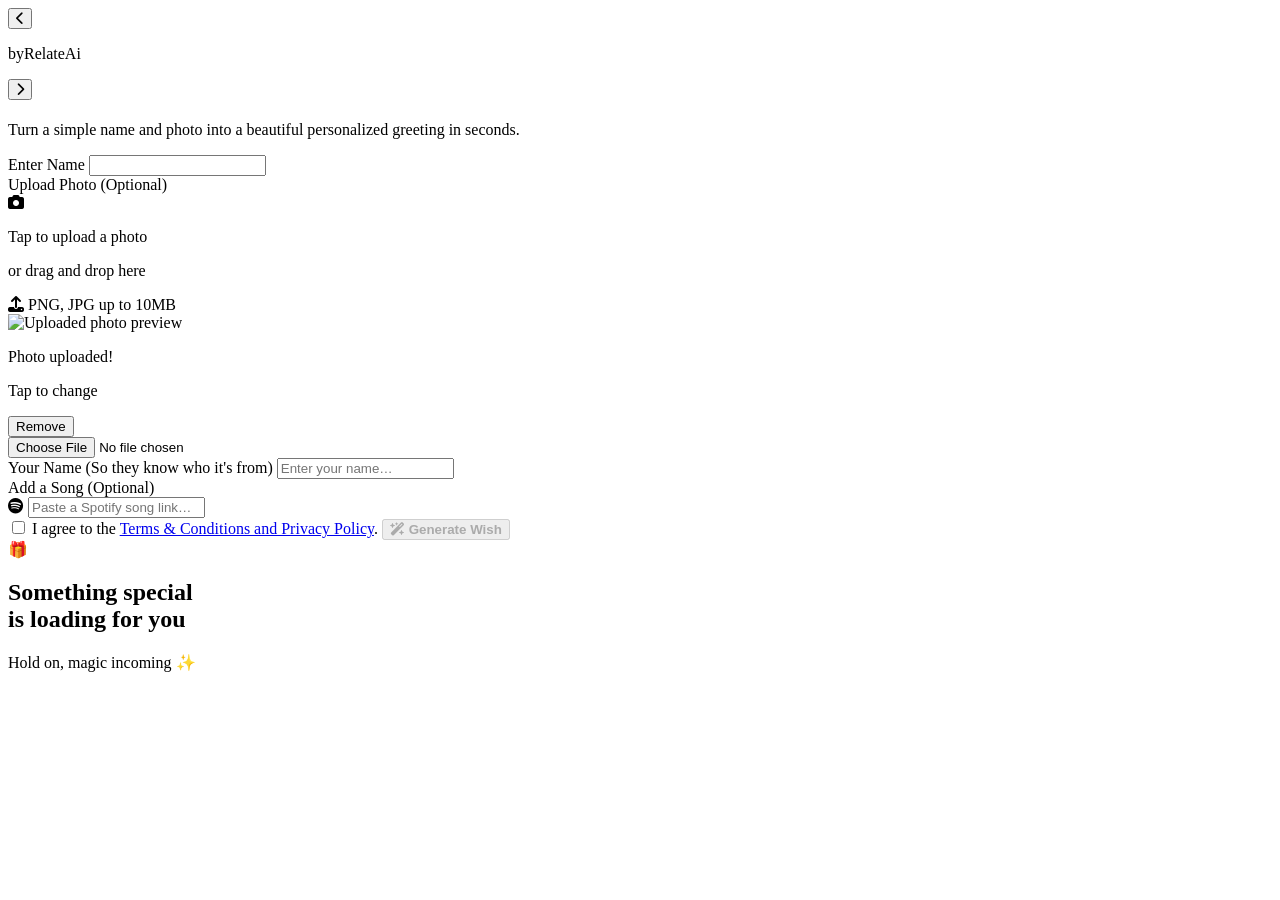
==== greetings-generator/index.html @ ff9b3c39 "Add initial implementation of the Greetings Generator App with create and reveal screens" ====
<!DOCTYPE html>
<html lang="en">
<head>
  <meta charset="UTF-8" />
  <meta name="viewport" content="width=device-width, initial-scale=1.0" />
  <title>Greetings Generator App</title>
  <meta name="description" content="Create personalized, elegant birthday and occasion wishes in seconds. Free, no sign-up required." />
  <meta name="theme-color" content="#0d1117" />
  <!-- Preconnect to external CDNs so connections start immediately -->
  <link rel="preconnect" href="https://fonts.googleapis.com" />
  <link rel="preconnect" href="https://fonts.gstatic.com" crossorigin />
  <link rel="preconnect" href="https://www.gstatic.com" crossorigin />
  <link rel="preconnect" href="https://cdn.jsdelivr.net" crossorigin />
  <!-- Google Fonts -->
  <link href="https://fonts.googleapis.com/css2?family=Playfair+Display:wght@700;800;900&family=Nunito:wght@400;500;600;700&display=swap" rel="stylesheet" />
  <!-- Font Awesome -->
  <link rel="stylesheet" href="https://cdnjs.cloudflare.com/ajax/libs/font-awesome/6.5.1/css/all.min.css" crossorigin="anonymous" />
  <!-- App styles -->
  <link rel="stylesheet" href="style.css" />
  <!-- Instantly hide create screen if this is a shared link — runs before first paint -->
  <script>if(location.search.includes('id='))document.documentElement.classList.add('is-shared');</script>
  <!-- Scripts — defer so they download in parallel without blocking render -->
  <script defer src="https://cdn.jsdelivr.net/npm/canvas-confetti@1.9.4/dist/confetti.browser.min.js"></script>
  <script defer src="https://www.gstatic.com/firebasejs/10.12.2/firebase-app-compat.js"></script>
  <script defer src="https://www.gstatic.com/firebasejs/10.12.2/firebase-firestore-compat.js"></script>
  <script defer src="firebase.js"></script>
  <script defer src="script.js"></script>
</head>
<body>
  <div id="app">

    <!-- ===================== CREATE SCREEN ===================== -->
    <div id="create-screen" class="screen">
      <div class="floating-elements" id="create-floats" aria-hidden="true"></div>

      <div class="screen-inner">
        <!-- Theme Carousel -->
        <div class="carousel-wrap" role="group" aria-label="Select occasion">
          <button class="carousel-btn" id="prev-btn" aria-label="Previous occasion theme">
            <i class="fa-solid fa-chevron-left" aria-hidden="true"></i>
          </button>
          <div class="carousel-label-wrap">
            <p class="by-relateai" id="by-relateai"><span class="by-word">by</span><span class="relateai-word">RelateAi</span></p>
            <div class="carousel-label" id="carousel-label">
              <span class="carousel-emoji" id="carousel-emoji"></span>
              <span class="carousel-text" id="carousel-text"></span>
            </div>
          </div>
          <button class="carousel-btn" id="next-btn" aria-label="Next occasion theme">
            <i class="fa-solid fa-chevron-right" aria-hidden="true"></i>
          </button>
        </div>
        <div class="carousel-dots" id="carousel-dots" role="tablist" aria-label="Occasion themes"></div>

        <!-- Heading -->
        <div class="heading-wrap">
          <h1 class="main-heading" id="create-heading">
            <span class="heading-line1" id="heading-line1"></span>
            <span class="heading-line2" id="heading-line2"></span>
          </h1>
          <p class="heading-sub" id="heading-sub">Turn a simple name and photo into a beautiful personalized greeting in seconds.</p>
        </div>

        <!-- Form Card -->
        <form class="glass-card create-form" id="create-form" novalidate>
          <!-- Name input -->
          <div class="form-group">
            <label class="field-label" for="name-input">Enter Name</label>
            <input
              type="text"
              class="name-input"
              id="name-input"
              maxlength="40"
              autocomplete="off"
              spellcheck="false"
              autocapitalize="words"
            />
            <span class="char-counter" id="char-counter" aria-live="polite"></span>
          </div>

          <!-- Photo upload -->
          <div class="form-group">
            <label class="field-label">
              Upload Photo
              <span class="optional-tag">(Optional)</span>
            </label>
            <div class="drop-zone" id="drop-zone" role="button" tabindex="0" aria-label="Upload photo by clicking or dragging a file here">
              <!-- Empty state -->
              <div class="dz-empty" id="dz-empty">
                <div class="dz-icon-wrap" id="dz-icon-wrap">
                  <i class="fa-solid fa-camera dz-camera-icon" id="dz-camera-icon" aria-hidden="true"></i>
                </div>
                <div class="dz-text">
                  <p class="dz-primary">Tap to upload a photo</p>
                  <p class="dz-secondary">or drag and drop here</p>
                </div>
                <div class="dz-hint" aria-hidden="true">
                  <i class="fa-solid fa-upload"></i>
                  <span>PNG, JPG up to 10MB</span>
                </div>
              </div>
              <!-- Preview state -->
              <div class="dz-preview" id="dz-preview">
                <img class="preview-img" id="preview-img" src="" alt="Uploaded photo preview" />
                <div class="preview-info">
                  <p class="preview-uploaded" id="preview-uploaded">Photo uploaded!</p>
                  <p class="preview-change">Tap to change</p>
                </div>
                <button type="button" class="preview-remove" id="preview-remove" aria-label="Remove uploaded photo">Remove</button>
              </div>
            </div>
            <input type="file" id="file-input" accept="image/*" aria-hidden="true" tabindex="-1" />
          </div>

          <!-- Sender name -->
          <div class="form-group">
            <label class="field-label" for="sender-input">
              Your Name
              <span class="optional-tag">(So they know who it's from)</span>
            </label>
            <input
              type="text"
              class="name-input"
              id="sender-input"
              maxlength="40"
              placeholder="Enter your name…"
              autocomplete="off"
              spellcheck="false"
              autocapitalize="words"
            />
          </div>

          <!-- Spotify link -->
          <div class="form-group">
            <label class="field-label" for="spotify-input">
              Add a Song
              <span class="optional-tag">(Optional)</span>
            </label>
            <div class="spotify-input-wrap">
              <i class="fa-brands fa-spotify spotify-input-icon" aria-hidden="true"></i>
              <input
                type="url"
                class="spotify-input"
                id="spotify-input"
                placeholder="Paste a Spotify song link…"
                autocomplete="off"
              />
            </div>
          </div>

          <!-- Terms checkbox -->
          <label class="terms-checkbox-wrap">
            <input type="checkbox" id="terms-checkbox" />
            <span class="terms-checkbox-text">I agree to the <a href="privacy.html" target="_blank" class="terms-link">Terms &amp; Conditions and Privacy Policy</a>.</span>
          </label>

          <!-- Generate Button -->
          <button type="submit" class="generate-btn" id="generate-btn" disabled>
            <i class="fa-solid fa-wand-magic-sparkles" aria-hidden="true"></i>
            <strong id="generate-label">Generate Wish</strong>
          </button>
        </form>
      </div>
    </div>

    <!-- ===================== REVEAL SCREEN ===================== -->
    <div id="reveal-screen" class="screen" style="display:none">
      <div class="floating-elements" id="reveal-floats" aria-hidden="true"></div>
      <div class="avatar-glow" id="avatar-glow" aria-hidden="true"></div>

      <div class="screen-inner reveal-inner">
        <!-- Avatar -->
        <div class="avatar-wrap" id="avatar-wrap">
          <div class="avatar-ring" id="avatar-ring" aria-hidden="true"></div>
          <div class="avatar-circle" id="avatar-circle">
            <img class="avatar-img" id="avatar-img" src="" alt="" />
            <i class="fa-solid fa-heart avatar-heart" id="avatar-heart" aria-hidden="true"></i>
          </div>
          <div class="emoji-badge" id="emoji-badge" aria-hidden="true"></div>
        </div>

        <!-- Greeting -->
        <div class="greeting-section">
          <h1 class="greeting-heading" id="greeting-heading"></h1>
        </div>

        <!-- Wish Card -->
        <div class="wish-card glass-card" id="wish-card">
          <div class="card-accent-line" id="card-accent-line" aria-hidden="true"></div>
          <div class="card-badge-row">
            <div class="card-emoji-box" id="card-emoji-box" aria-hidden="true"></div>
            <p class="card-badge-text" id="card-badge-text"></p>
          </div>
          <p class="wish-text" id="wish-text"></p>
            <div class="card-footer-row"></div>
        </div>

            <!-- Reserved AdSense area -->
            <div class="sponsor-zone" id="sponsor-zone">
                Sponsored Message
            </div>
        <!-- Spotify Player -->
        <div class="spotify-player-wrap" id="spotify-player-wrap" style="display:none">
          <p class="spotify-player-label">
            <i class="fa-brands fa-spotify" aria-hidden="true"></i>
            Now Playing
          </p>
          <div id="spotify-player-container"></div>
        </div>


        <!-- Action Buttons -->
        <div class="reveal-actions">
          <button class="btn-primary-action" id="share-btn">
            <i class="fa-solid fa-envelope" aria-hidden="true"></i>
            Share Your Wish
          </button>
          <button class="btn-secondary-action" id="new-wish-btn">
            <i class="fa-solid fa-rotate-right" aria-hidden="true"></i>
            Try a Different Message
          </button>
          <button class="btn-ghost-action" id="reset-btn">
            <i class="fa-solid fa-rotate-left" aria-hidden="true"></i>
            Start over
          </button>
        </div>
      </div>
    </div>

    <div class="toast" id="toast" role="status" aria-live="polite"></div>
  </div><!-- /#app -->

<!-- Shared-link loading overlay -->
<div class="shared-loader" id="shared-loader">
  <div class="loader-box">
    <span class="loader-icon" id="loader-icon">🎁</span>
    <h2 class="loader-heading">Something special<br>is loading for you</h2>
    <div class="l-spinner">
      <div class="l-bar"></div><div class="l-bar"></div><div class="l-bar"></div>
      <div class="l-bar"></div><div class="l-bar"></div><div class="l-bar"></div>
      <div class="l-bar"></div><div class="l-bar"></div><div class="l-bar"></div>
      <div class="l-bar"></div><div class="l-bar"></div><div class="l-bar"></div>
    </div>
    <p class="loader-sub" id="loader-sub">Hold on, magic incoming ✨</p>
  </div>
</div>


</body>
</html>
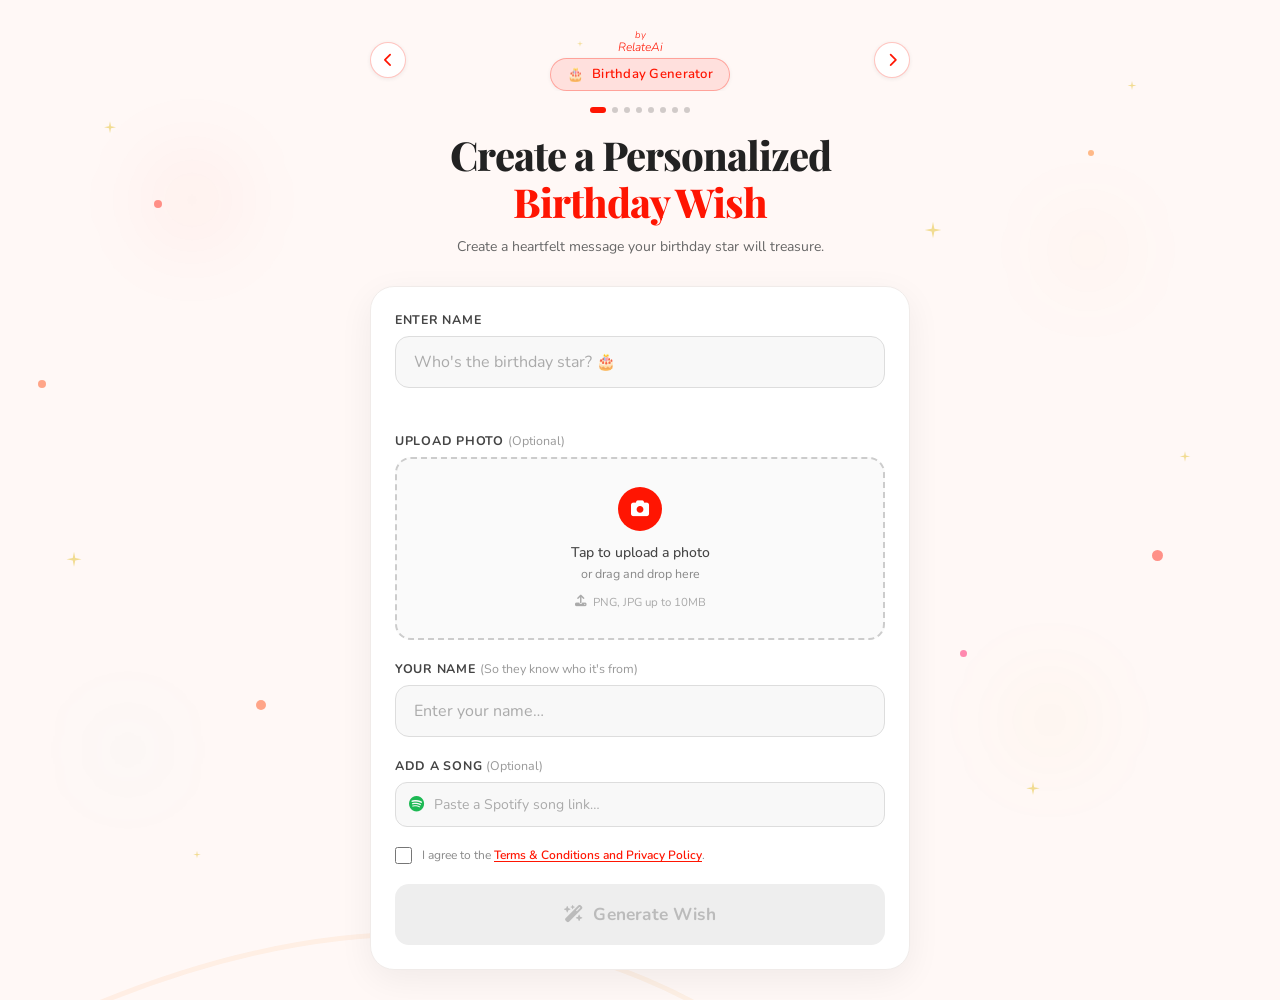
==== commit 43b48caa: "Add base href for Greetings Generator to ensure correct relative paths" ====
--- a/greetings-generator/index.html
+++ b/greetings-generator/index.html
@@ -6,6 +6,7 @@
   <title>Greetings Generator App</title>
   <meta name="description" content="Create personalized, elegant birthday and occasion wishes in seconds. Free, no sign-up required." />
   <meta name="theme-color" content="#0d1117" />
+  <base href="/greetings-generator/">
   <!-- Preconnect to external CDNs so connections start immediately -->
   <link rel="preconnect" href="https://fonts.googleapis.com" />
   <link rel="preconnect" href="https://fonts.gstatic.com" crossorigin />
--- a/greetings-generator/style.css
+++ b/greetings-generator/style.css
@@ -0,0 +1,1297 @@
+/* ============================================================
+   BRAND PALETTE & CUSTOM PROPERTIES
+   ============================================================ */
+:root {
+  --brand-red:      #ff1502;
+  --brand-orange:   #ff6d02;
+  --brand-coral:    #ff4002;
+  --brand-pink:     #ff0259;
+  --brand-darkred:  #d00416;
+  --brand-gold:     #dfb400;
+  --brand-gold-dark:#d37d00;
+  --brand-teal:     #00aeba;
+  --brand-green:    #0c8745;
+
+  /* Default theme vars — overridden per theme body class */
+  --page-bg:       #f3f3f3;
+  --card-bg:       #ffffff;
+  --card-border:   #e9e9e9;
+  --primary:       #ff1502;
+  --primary-hover: #d00416;
+  --secondary:     #ff6d02;
+  --accent:        #00aeba;
+
+  --font-display: 'Playfair Display', Georgia, 'Times New Roman', serif;
+  --font-body:    'Nunito', system-ui, -apple-system, sans-serif;
+  --ease-spring:  cubic-bezier(0.16, 1, 0.3, 1);
+}
+
+/* ============================================================
+   THEME BODY CLASSES — set by JS on <body>
+   ============================================================ */
+.theme-birthday {
+  --page-bg:       #fff8f6;
+  --card-bg:       #ffffff;
+  --card-border:   #f0ebe9;
+  --primary:       #ff1502;
+  --primary-hover: #d00416;
+  --secondary:     #ff6d02;
+  --accent:        #00aeba;
+  --floating1:     #ff150220;
+  --floating2:     #ff025920;
+  --floating3:     #dfb40020;
+}
+.theme-christmas {
+  --page-bg:       #fff5f5;
+  --card-bg:       #ffffff;
+  --card-border:   #fecdd3;
+  --primary:       #e11d48;
+  --primary-hover: #be123c;
+  --secondary:     #16a34a;
+  --accent:        #fbbf24;
+  --floating1:     #e11d4822;
+  --floating2:     #16a34a22;
+  --floating3:     #fbbf2420;
+}
+.theme-easter {
+  --page-bg:       #faf8f4;
+  --card-bg:       #ffffff;
+  --card-border:   #ede8e0;
+  --primary:       #ff6d02;
+  --primary-hover: #d37d00;
+  --secondary:     #00aeba;
+  --accent:        #ff0259;
+  --floating1:     #ff6d0220;
+  --floating2:     #00aeba20;
+  --floating3:     #ff025920;
+}
+.theme-mothers {
+  --page-bg:       #fff8fa;
+  --card-bg:       #ffffff;
+  --card-border:   #f0e8ec;
+  --primary:       #ff0259;
+  --primary-hover: #d00416;
+  --secondary:     #ff6d02;
+  --accent:        #dfb400;
+  --floating1:     #ff025920;
+  --floating2:     #ff6d0220;
+  --floating3:     #dfb40020;
+}
+.theme-fathers {
+  --page-bg:       #eff8ff;
+  --card-bg:       #ffffff;
+  --card-border:   #bfdbfe;
+  --primary:       #2563eb;
+  --primary-hover: #1d4ed8;
+  --secondary:     #f97316;
+  --accent:        #fbbf24;
+  --floating1:     #2563eb25;
+  --floating2:     #f9731625;
+  --floating3:     #fbbf2420;
+}
+.theme-eid {
+  --page-bg:       #f0f9ff;
+  --card-bg:       #ffffff;
+  --card-border:   #bae6fd;
+  --primary:       #0ea5e9;
+  --primary-hover: #0284c7;
+  --secondary:     #d4a017;
+  --accent:        #fbbf24;
+  --floating1:     #0ea5e922;
+  --floating2:     #d4a01722;
+  --floating3:     #fbbf2420;
+}
+.theme-newyear {
+  --page-bg:       #fdf4ff;
+  --card-bg:       #ffffff;
+  --card-border:   #e9d5ff;
+  --primary:       #9333ea;
+  --primary-hover: #7e22ce;
+  --secondary:     #f59e0b;
+  --accent:        #dc2626;
+  --floating1:     #9333ea25;
+  --floating2:     #f59e0b25;
+  --floating3:     #dc262620;
+}
+.theme-holidays {
+  --page-bg:       #f8f8f6;
+  --card-bg:       #ffffff;
+  --card-border:   #edeae4;
+  --primary:       #ff6d02;
+  --primary-hover: #d37d00;
+  --secondary:     #00aeba;
+  --accent:        #ff0259;
+  --floating1:     #ff6d0220;
+  --floating2:     #00aeba20;
+  --floating3:     #ff025920;
+}
+
+/* ============================================================
+   RESET
+   ============================================================ */
+*, *::before, *::after {
+  box-sizing: border-box;
+  margin: 0;
+  padding: 0;
+}
+
+html, body {
+  height: 100%;
+  scrollbar-width: none;
+}
+
+html::-webkit-scrollbar,
+body::-webkit-scrollbar { display: none; }
+
+body {
+  font-family: var(--font-body);
+  -webkit-font-smoothing: antialiased;
+  -moz-osx-font-smoothing: grayscale;
+  background: var(--page-bg);
+  color: #333333;
+  overflow-x: hidden;
+  transition: background 0.45s ease;
+}
+
+button { font-family: var(--font-body); cursor: pointer; }
+input  { font-family: var(--font-body); }
+
+/* ============================================================
+   APP SHELL
+   ============================================================ */
+#app {
+  position: relative;
+  min-height: 100vh;
+  width: 100%;
+  opacity: 0;
+}
+#app.app-ready {
+  opacity: 1;
+  transition: opacity 0.25s ease;
+}
+
+/* ============================================================
+   SCREENS
+   ============================================================ */
+.screen {
+  position: relative;
+  width: 100%;
+  min-height: 100vh;
+  padding: 30px;
+  display: flex;
+  flex-direction: column;
+  align-items: center;
+  justify-content: center;
+  overflow: hidden;
+  will-change: opacity, transform;
+}
+
+.screen-inner {
+  position: relative;
+  z-index: 10;
+  width: 100%;
+  max-width: 360px;
+  display: flex;
+  flex-direction: column;
+  align-items: center;
+}
+
+.reveal-inner { align-items: center; }
+
+.screen-fade-out { opacity: 0 !important; }
+
+/* ============================================================
+   FLOATING BACKGROUND ELEMENTS
+   ============================================================ */
+.floating-elements {
+  position: absolute;
+  inset: 0;
+  overflow: hidden;
+  pointer-events: none;
+  z-index: 1;
+}
+
+.float-blob {
+  position: absolute;
+  border-radius: 50%;
+  transform: translate(-50%, -50%);
+  filter: blur(40px);
+  animation: blobPulse ease-in-out infinite;
+}
+
+.float-sparkle {
+  position: absolute;
+  line-height: 0;
+  animation: sparkleTwinkle ease-in-out infinite;
+  opacity: 0.55;
+}
+
+/* dots are small, no glow on light bg */
+.float-dot {
+  position: absolute;
+  border-radius: 50%;
+  animation: dotFloat ease-in-out infinite;
+  box-shadow: none !important;
+  opacity: 0.45;
+}
+
+.float-dot.intense { animation-name: dotFloatIntense; }
+
+.float-ribbons {
+  position: absolute;
+  inset: 0;
+  width: 100%;
+  height: 100%;
+  opacity: 0.07;
+}
+
+/* ---- Floating keyframes — calm, no seizure triggers ---- */
+@keyframes blobPulse {
+  0%, 100% { transform: translate(-50%, -50%) scale(1);    opacity: 0.6; }
+  50%       { transform: translate(-50%, -50%) scale(1.15); opacity: 0.9; }
+}
+
+@keyframes sparkleTwinkle {
+  0%, 100% { transform: scale(0.8) rotate(0deg);   opacity: 0.35; }
+  50%       { transform: scale(1.2) rotate(15deg);  opacity: 0.7;  }
+}
+
+@keyframes dotFloat {
+  0%, 100% { transform: translateY(0);    }
+  50%       { transform: translateY(-8px); }
+}
+
+@keyframes dotFloatIntense {
+  0%, 100% { transform: translate(0, 0);        }
+  40%       { transform: translate(6px, -8px);   }
+  70%       { transform: translate(-5px, -14px); }
+}
+
+/* ============================================================
+   THEME CAROUSEL
+   ============================================================ */
+.carousel-wrap {
+  display: flex;
+  align-items: center;
+  justify-content: center;
+  gap: 12px;
+  width: 100%;
+  margin-bottom: 10px;
+}
+
+.carousel-btn {
+  width: 36px;
+  height: 36px;
+  border-radius: 50%;
+  display: flex;
+  align-items: center;
+  justify-content: center;
+  background: #ffffff;
+  border: 1px solid rgba(0,0,0,0.1);
+  flex-shrink: 0;
+  font-size: 14px;
+  box-shadow: 0 1px 4px rgba(0,0,0,0.07);
+  transition: border-color 0.4s, color 0.4s, transform 0.15s, background 0.2s;
+}
+
+.carousel-btn:hover  { transform: scale(1.08); background: #f8f8f8; }
+.carousel-btn:active { transform: scale(0.92); }
+
+.carousel-label-wrap {
+  flex: 1;
+  display: flex;
+  flex-direction: column;
+  align-items: center;
+  justify-content: center;
+  gap: 4px;
+  overflow: hidden;
+  min-width: 0;
+  position: relative;
+}
+
+/* "by RelateAi" — color driven by JS */
+.by-relateai {
+  display: flex;
+  flex-direction: column;
+  align-items: center;
+  line-height: 1.1;
+  text-align: center;
+  transition: color 0.4s;
+}
+
+.by-word    { font-size: 0.6rem;  font-weight: 300; font-style: italic; }
+.relateai-word { font-size: 0.75rem; font-weight: 300; font-style: italic; }
+
+.carousel-label {
+  display: inline-flex;
+  align-items: center;
+  gap: 8px;
+  padding: 6px 16px;
+  border-radius: 999px;
+  border: 1px solid;
+  background: #ffffff;
+  white-space: nowrap;
+  box-shadow: 0 1px 4px rgba(0,0,0,0.06);
+  transition: opacity 0.2s ease, transform 0.2s ease, background 0.4s, border-color 0.4s;
+}
+
+.carousel-label.fade-out { opacity: 0; transform: translateY(-6px); }
+.carousel-label.fade-in  { opacity: 0; transform: translateY(6px);  }
+
+.carousel-emoji { font-size: 0.85rem; }
+
+.carousel-text {
+  font-size: 0.82rem;
+  font-weight: 600;
+  letter-spacing: 0.02em;
+  transition: color 0.4s;
+}
+
+/* ============================================================
+   HEADING
+   ============================================================ */
+.heading-wrap {
+  text-align: center;
+  margin-bottom: 28px;
+  width: 100%;
+}
+
+.main-heading {
+  font-family: var(--font-display);
+  font-size: 2rem;
+  font-weight: 800;
+  line-height: 1.18;
+  letter-spacing: -0.025em;
+  margin-bottom: 10px;
+  transition: opacity 0.25s ease, transform 0.25s ease;
+}
+
+.heading-line1 {
+  display: block;
+  color: #222222;
+}
+
+.heading-line2 {
+  display: block;
+  color: var(--primary);
+  transition: color 0.4s;
+}
+
+.heading-sub {
+  color: #666666;
+  font-size: 0.875rem;
+  line-height: 1.65;
+}
+
+/* ============================================================
+   GLASS CARD — now a clean white card
+   ============================================================ */
+.glass-card {
+  background: var(--card-bg);
+  border-radius: 24px;
+  padding: 24px;
+  border: 1px solid var(--card-border);
+  box-shadow: 0 10px 35px rgba(0,0,0,0.06);
+  transition: background 0.4s, border-color 0.4s;
+}
+
+/* ============================================================
+   CREATE FORM
+   ============================================================ */
+.create-form {
+  display: flex;
+  flex-direction: column;
+  gap: 20px;
+  width: 100%;
+}
+
+.form-group {
+  display: flex;
+  flex-direction: column;
+  gap: 8px;
+}
+
+.field-label {
+  color: #444444;
+  font-size: 0.78rem;
+  font-weight: 700;
+  letter-spacing: 0.06em;
+  text-transform: uppercase;
+}
+
+.optional-tag {
+  color: #999999;
+  font-weight: 400;
+  text-transform: none;
+  letter-spacing: normal;
+  font-size: 0.78rem;
+}
+
+.name-input {
+  width: 100%;
+  padding: 14px 18px;
+  border-radius: 14px;
+  background: #f8f8f8;
+  border: 1.5px solid #dddddd;
+  color: #222222;
+  font-size: 1rem;
+  font-family: var(--font-body);
+  outline: none;
+  transition: border-color 0.22s, box-shadow 0.22s, background 0.22s;
+  -webkit-appearance: none;
+}
+
+.name-input::placeholder { color: #aaaaaa; }
+
+/* border/shadow on filled/focused state set by JS via theme.primaryColor */
+
+/* ============================================================
+   PHOTO DROP ZONE
+   ============================================================ */
+.drop-zone {
+  border-radius: 16px;
+  overflow: hidden;
+  cursor: pointer;
+  border: 2px dashed #cccccc;
+  background: #fafafa;
+  min-height: 110px;
+  transition: border-color 0.2s, background 0.2s;
+  position: relative;
+}
+
+.drop-zone:hover    { background: #f4f4f4; border-color: #bbbbbb; }
+.drop-zone.dragging { background: #f0f0f0; }
+.drop-zone:focus-visible { outline: 2px solid rgba(0,0,0,0.2); outline-offset: 2px; }
+
+.dz-empty {
+  display: flex;
+  flex-direction: column;
+  align-items: center;
+  justify-content: center;
+  gap: 12px;
+  padding: 28px 20px;
+}
+
+.dz-icon-wrap {
+  width: 44px;
+  height: 44px;
+  border-radius: 50%;
+  display: flex;
+  align-items: center;
+  justify-content: center;
+  font-size: 18px;
+  background: var(--primary);
+  transition: background 0.4s;
+}
+
+.dz-camera-icon { color: #ffffff; }
+
+.dz-text { text-align: center; }
+
+.dz-primary {
+  color: #444444;
+  font-size: 0.875rem;
+  font-weight: 500;
+}
+
+.dz-secondary {
+  color: #888888;
+  font-size: 0.78rem;
+  margin-top: 3px;
+}
+
+.dz-hint {
+  display: flex;
+  align-items: center;
+  gap: 6px;
+  color: #aaaaaa;
+  font-size: 0.72rem;
+}
+
+.dz-preview {
+  display: none;
+  align-items: center;
+  gap: 16px;
+  padding: 16px;
+}
+
+.dz-preview.visible { display: flex; }
+
+.preview-img {
+  width: 60px;
+  height: 60px;
+  border-radius: 50%;
+  object-fit: cover;
+  flex-shrink: 0;
+  border: 2px solid;
+  transition: border-color 0.4s;
+}
+
+.preview-info { flex: 1; min-width: 0; }
+
+/* preview-uploaded color set by JS via theme.primaryColor */
+.preview-uploaded {
+  font-size: 0.875rem;
+  font-weight: 600;
+  transition: color 0.4s;
+}
+
+.preview-change {
+  color: #999999;
+  font-size: 0.78rem;
+  margin-top: 2px;
+}
+
+.preview-remove {
+  background: none;
+  border: none;
+  color: #aaaaaa;
+  font-size: 0.8rem;
+  cursor: pointer;
+  padding: 4px 8px;
+  border-radius: 6px;
+  transition: color 0.2s, background 0.2s;
+  flex-shrink: 0;
+}
+
+.preview-remove:hover { color: #333333; background: rgba(0,0,0,0.06); }
+
+#file-input { display: none; }
+
+/* ============================================================
+   GENERATE BUTTON
+   ============================================================ */
+.generate-btn {
+  width: 100%;
+  padding: 19px 24px;
+  border-radius: 14px;
+  display: flex;
+  align-items: center;
+  justify-content: center;
+  gap: 10px;
+  font-size: 1.08rem;
+  font-weight: 700;
+  letter-spacing: 0.01em;
+  border: none;
+  color: #bbbbbb;
+  background: #eeeeee;
+  box-shadow: none;
+  transition: background 0.25s, color 0.25s, transform 0.15s;
+}
+
+.generate-btn:not(:disabled) {
+  background: var(--primary);
+  color: #ffffff;
+  cursor: pointer;
+}
+
+.generate-btn:not(:disabled):hover  { background: var(--primary-hover); transform: translateY(-2px); }
+.generate-btn:not(:disabled):active { transform: translateY(0) scale(0.98); }
+.generate-btn:disabled { cursor: not-allowed; }
+
+/* ============================================================
+   SPOTIFY INPUT
+   ============================================================ */
+.spotify-input-wrap {
+  position: relative;
+  display: flex;
+  align-items: center;
+}
+
+.spotify-input-icon {
+  position: absolute;
+  left: 14px;
+  color: #1DB954;
+  font-size: 1rem;
+  pointer-events: none;
+}
+
+.spotify-input {
+  width: 100%;
+  padding: 12px 16px 12px 38px;
+  border-radius: 12px;
+  border: 1.5px solid #dddddd;
+  background: #f8f8f8;
+  color: #222222;
+  font-size: 0.875rem;
+  font-family: var(--font-body);
+  transition: border 0.2s, box-shadow 0.2s;
+  outline: none;
+}
+
+.spotify-input:focus {
+  border-color: rgba(29,185,84,0.7);
+  box-shadow: 0 0 0 4px rgba(29,185,84,0.12);
+}
+
+.spotify-input::placeholder { color: #aaaaaa; }
+
+/* ============================================================
+   SPOTIFY REVEAL PLAYER
+   ============================================================ */
+.spotify-player-wrap {
+  width: 100%;
+  margin-top: 16px;
+}
+
+.spotify-player-label {
+  font-size: 0.72rem;
+  font-weight: 700;
+  letter-spacing: 0.06em;
+  text-transform: uppercase;
+  color: #1DB954;
+  margin-bottom: 8px;
+  display: flex;
+  align-items: center;
+  gap: 6px;
+}
+
+/* ============================================================
+   TERMS CHECKBOX
+   ============================================================ */
+.terms-checkbox-wrap {
+  display: flex;
+  align-items: center;
+  gap: 10px;
+  cursor: pointer;
+}
+
+.terms-checkbox-wrap input[type="checkbox"] {
+  width: 17px;
+  height: 17px;
+  flex-shrink: 0;
+  accent-color: var(--primary);
+  cursor: pointer;
+}
+
+.terms-checkbox-text {
+  color: #888888;
+  font-size: 0.75rem;
+  line-height: 1.4;
+  user-select: none;
+}
+
+.terms-link {
+  color: var(--primary);
+  font-weight: 600;
+  text-decoration: underline;
+  text-underline-offset: 2px;
+}
+
+.terms-link:hover { opacity: 0.8; }
+
+/* ============================================================
+   REVEAL — AVATAR GLOW (very subtle on light bg)
+   ============================================================ */
+.avatar-glow {
+  position: absolute;
+  top: 5%;
+  left: 50%;
+  transform: translateX(-50%);
+  width: 220px;
+  height: 220px;
+  filter: blur(50px);
+  pointer-events: none;
+  z-index: 2;
+  opacity: 0.45;
+  transition: background 0.4s;
+}
+
+/* ============================================================
+   AVATAR
+   ============================================================ */
+.avatar-wrap {
+  position: relative;
+  margin-bottom: 20px;
+  animation: avatarEntry 0.5s var(--ease-spring) 0.1s both;
+}
+
+@keyframes avatarEntry {
+  from { transform: scale(0) rotate(-12deg); opacity: 0; }
+  to   { transform: scale(1) rotate(0deg);   opacity: 1; }
+}
+
+.avatar-ring {
+  position: absolute;
+  inset: -4px;
+  border-radius: 50%;
+  background: conic-gradient(
+    var(--primary),
+    var(--secondary),
+    var(--primary)
+  );
+  animation: ringRotate 8s linear infinite;
+  transition: background 0.4s;
+}
+
+@keyframes ringRotate {
+  from { transform: rotate(0deg); }
+  to   { transform: rotate(360deg); }
+}
+
+.avatar-circle {
+  position: relative;
+  width: 108px;
+  height: 108px;
+  border-radius: 50%;
+  overflow: hidden;
+  display: flex;
+  align-items: center;
+  justify-content: center;
+  border: 3px solid rgba(255,255,255,0.9);
+  box-shadow: 0 4px 20px rgba(0,0,0,0.12);
+  z-index: 1;
+  transition: background 0.4s;
+}
+
+.avatar-img {
+  width: 100%;
+  height: 100%;
+  object-fit: cover;
+}
+
+/* heart icon color — white is fine since circle bg is brand gradient */
+.avatar-heart {
+  color: #ffffff;
+  font-size: 30px;
+}
+
+.emoji-badge {
+  position: absolute;
+  bottom: -4px;
+  right: -4px;
+  width: 32px;
+  height: 32px;
+  border-radius: 50%;
+  display: flex;
+  align-items: center;
+  justify-content: center;
+  border: 2px solid #ffffff;
+  box-shadow: 0 2px 8px rgba(0,0,0,0.15);
+  font-size: 0.9rem;
+  z-index: 2;
+  animation: badgePulse 2s ease-in-out infinite;
+  transition: background 0.4s;
+  user-select: none;
+}
+
+@keyframes badgePulse {
+  0%, 100% { transform: scale(1);    }
+  50%       { transform: scale(1.12); }
+}
+
+/* ============================================================
+   REVEAL — GREETING
+   ============================================================ */
+.greeting-section {
+  text-align: center;
+  margin-bottom: 4px;
+  animation: fadeSlideUp 0.6s var(--ease-spring) 0.3s both;
+}
+
+@keyframes fadeSlideUp {
+  from { opacity: 0; transform: translateY(16px); }
+  to   { opacity: 1; transform: translateY(0);    }
+}
+
+.greeting-heading {
+  font-family: var(--font-display);
+  font-size: 2.3rem;
+  font-weight: 900;
+  line-height: 1.15;
+  letter-spacing: -0.025em;
+  background-clip: text;
+  -webkit-background-clip: text;
+  -webkit-text-fill-color: transparent;
+  word-break: break-word;
+}
+
+/* ============================================================
+   REVEAL — WISH CARD
+   ============================================================ */
+.wish-card {
+  width: 100%;
+  margin-top: 16px;
+  position: relative;
+  box-shadow: 0 6px 30px rgba(0,0,0,0.08), 0 1px 4px rgba(0,0,0,0.04);
+  animation: wishCardEntry 0.65s var(--ease-spring) 0.45s both;
+}
+
+@keyframes wishCardEntry {
+  from { opacity: 0; transform: translateY(24px) scale(0.97); }
+  to   { opacity: 1; transform: translateY(0)     scale(1);   }
+}
+
+.card-accent-line {
+  position: absolute;
+  top: 0;
+  left: 24px;
+  right: 24px;
+  height: 4px;
+  border-radius: 0 0 4px 4px;
+  background: var(--primary);
+  transition: background 0.4s;
+}
+
+.card-badge-row {
+  display: flex;
+  align-items: center;
+  gap: 12px;
+  margin-bottom: 16px;
+}
+
+/* emoji box bg/border set by JS */
+.card-emoji-box {
+  width: 36px;
+  height: 36px;
+  border-radius: 10px;
+  display: flex;
+  align-items: center;
+  justify-content: center;
+  font-size: 1rem;
+  flex-shrink: 0;
+  border: 1px solid;
+  transition: background 0.4s, border-color 0.4s;
+  user-select: none;
+}
+
+.card-badge-text {
+  font-size: 0.72rem;
+  font-weight: 700;
+  letter-spacing: 0.1em;
+  text-transform: uppercase;
+  color: var(--primary);
+  transition: color 0.4s;
+}
+
+.wish-text {
+  color: #444444;
+  font-size: 0.97rem;
+  line-height: 1.82;
+  font-weight: 400;
+  transition: opacity 0.2s ease;
+}
+
+.card-footer-row {
+  margin-top: 18px;
+  padding-top: 14px;
+  border-top: 1px solid #f0f0f0;
+  display: flex;
+  align-items: center;
+  justify-content: flex-end;
+  gap: 8px;
+}
+
+/* ============================================================
+   REVEAL — ACTION BUTTONS
+   ============================================================ */
+.reveal-actions {
+  width: 100%;
+  display: flex;
+  flex-direction: column;
+  gap: 10px;
+  margin-top: 16px;
+  animation: fadeSlideUp 0.45s var(--ease-spring) 0.7s both;
+}
+
+.btn-primary-action {
+  width: 100%;
+  padding: 15px 24px;
+  border-radius: 14px;
+  display: flex;
+  align-items: center;
+  justify-content: center;
+  gap: 10px;
+  font-size: 1rem;
+  font-weight: 700;
+  letter-spacing: 0.01em;
+  border: none;
+  color: #ffffff;
+  background: var(--primary);
+  transition: background 0.4s, transform 0.15s;
+}
+
+.btn-primary-action:hover  { background: var(--primary-hover); transform: translateY(-2px); }
+.btn-primary-action:active { transform: translateY(0) scale(0.98); }
+
+.btn-secondary-action {
+  width: 100%;
+  padding: 14px 24px;
+  border-radius: 14px;
+  display: flex;
+  align-items: center;
+  justify-content: center;
+  gap: 10px;
+  font-size: 0.95rem;
+  font-weight: 600;
+  letter-spacing: 0.01em;
+  background: #ffffff;
+  border: 2px solid #dddddd;
+  color: #444444;
+  transition: transform 0.15s, background 0.2s, border-color 0.2s;
+}
+
+.btn-secondary-action:hover  { transform: translateY(-1px); background: #f8f8f8; }
+.btn-secondary-action:active { transform: scale(0.98); }
+
+.btn-ghost-action {
+  background: none;
+  border: none;
+  color: #aaaaaa;
+  font-size: 0.82rem;
+  font-family: var(--font-body);
+  display: flex;
+  align-items: center;
+  justify-content: center;
+  gap: 6px;
+  padding-top: 4px;
+  width: 100%;
+  transition: color 0.2s;
+}
+
+.btn-ghost-action:hover { color: #555555; }
+
+/* ============================================================
+   RESPONSIVE — Tablet
+   ============================================================ */
+@media (min-width: 480px) {
+  .screen-inner      { max-width: 384px; }
+  .main-heading      { font-size: 2.2rem; }
+  .greeting-heading  { font-size: 2.5rem; }
+}
+
+/* ============================================================
+   RESPONSIVE — Small desktop
+   ============================================================ */
+@media (min-width: 768px) {
+  .screen-inner     { max-width: 420px; }
+  .main-heading     { font-size: 2.4rem; }
+  .greeting-heading { font-size: 2.7rem; }
+  .wish-text        { font-size: 1rem; }
+}
+
+/* ============================================================
+   RESPONSIVE — Desktop
+   ============================================================ */
+@media (min-width: 1024px) {
+  .screen-inner { max-width: 540px; }
+  .main-heading { font-size: 2.5rem; }
+}
+
+/* ============================================================
+   CAROUSEL DOTS
+   ============================================================ */
+.carousel-dots {
+  display: flex;
+  align-items: center;
+  justify-content: center;
+  gap: 6px;
+  margin-top: 6px;
+  margin-bottom: 18px;
+}
+
+.carousel-dot {
+  width: 6px;
+  height: 6px;
+  border-radius: 50%;
+  background: rgba(0,0,0,0.18);
+  border: none;
+  padding: 0;
+  cursor: pointer;
+  transition: background 0.3s, width 0.25s, border-radius 0.25s;
+  flex-shrink: 0;
+}
+
+/* active dot background set by JS via theme.primaryColor */
+.carousel-dot.active { width: 16px; border-radius: 3px; }
+.carousel-dot:hover:not(.active) { background: rgba(0,0,0,0.35); }
+
+/* ============================================================
+   CHARACTER COUNTER
+   ============================================================ */
+.char-counter {
+  display: block;
+  text-align: right;
+  font-size: 0.72rem;
+  color: #aaaaaa;
+  opacity: 0;
+  transition: opacity 0.2s;
+  margin-top: 4px;
+  min-height: 1em;
+}
+
+/* ============================================================
+   DROP ZONE ERROR
+   ============================================================ */
+.dz-error {
+  color: #cc2200;
+  font-size: 0.78rem;
+  font-weight: 500;
+  text-align: center;
+  margin-top: 4px;
+  animation: fadeSlideUp 0.2s ease both;
+}
+
+/* ============================================================
+   CARD COPY BUTTON
+   ============================================================ */
+.card-copy-btn {
+  margin-left: 0;
+  background: none;
+  border: none;
+  color: #cccccc;
+  font-size: 0.8rem;
+  cursor: pointer;
+  padding: 4px 6px;
+  border-radius: 6px;
+  flex-shrink: 0;
+  transition: color 0.2s, background 0.2s;
+}
+
+.card-copy-btn:hover { color: #555555; background: rgba(0,0,0,0.06); }
+
+/* ============================================================
+   TOAST NOTIFICATION
+   ============================================================ */
+.toast {
+  position: fixed;
+  bottom: 32px;
+  left: 50%;
+  transform: translateX(-50%) translateY(12px);
+  background: #222222;
+  border: 1px solid rgba(255,255,255,0.08);
+  color: #f5f5f5;
+  font-size: 0.875rem;
+  font-weight: 500;
+  padding: 11px 20px;
+  border-radius: 999px;
+  pointer-events: none;
+  opacity: 0;
+  transition: opacity 0.22s ease, transform 0.22s var(--ease-spring);
+  z-index: 1000;
+  white-space: nowrap;
+  box-shadow: 0 8px 24px rgba(0,0,0,0.22);
+}
+
+.toast.toast-visible {
+  opacity: 1;
+  transform: translateX(-50%) translateY(0);
+}
+
+/* ============================================================
+   SHARED-LINK LOADER — instant overlay while Firestore loads
+   ============================================================ */
+html.is-shared #create-screen { opacity: 0; pointer-events: none; }
+
+.shared-loader {
+  display: none;
+  position: fixed;
+  inset: 0;
+  z-index: 9998;
+  background: linear-gradient(160deg, #fff8f6 0%, #fff0f8 55%, #f6f0ff 100%);
+  align-items: center;
+  justify-content: center;
+  opacity: 1;
+  transition: opacity 0.5s ease;
+}
+html.is-shared .shared-loader { display: flex; }
+.shared-loader.loader-out    { opacity: 0; pointer-events: none; }
+
+.loader-box {
+  display: flex;
+  flex-direction: column;
+  align-items: center;
+  gap: 18px;
+  text-align: center;
+  padding: 40px 32px;
+}
+
+.loader-icon {
+  font-size: 4rem;
+  animation: loaderFloat 2s ease-in-out infinite;
+  display: block;
+  filter: drop-shadow(0 8px 24px rgba(255,21,2,0.18));
+}
+@keyframes loaderFloat {
+  0%, 100% { transform: translateY(0) scale(1); }
+  50%       { transform: translateY(-12px) scale(1.06); }
+}
+
+.loader-heading {
+  font-family: var(--font-display, 'Playfair Display', serif);
+  font-size: 1.65rem;
+  font-weight: 800;
+  line-height: 1.25;
+  margin: 0;
+  background: linear-gradient(135deg, #ff1502 0%, #ff4002 50%, #ff6d02 100%);
+  -webkit-background-clip: text;
+  -webkit-text-fill-color: transparent;
+  background-clip: text;
+}
+
+/* iOS-style radiating bars spinner */
+.l-spinner {
+  position: relative;
+  width: 48px;
+  height: 48px;
+}
+.l-bar {
+  position: absolute;
+  width: 3.5px;
+  height: 12px;
+  background: linear-gradient(180deg, #ff1502, #ff6d02);
+  border-radius: 3px;
+  left: calc(50% - 1.75px);
+  top: 3px;
+  transform-origin: 1.75px 21px;
+  animation: lBarFade 1.2s linear infinite;
+}
+.l-bar:nth-child(1)  { transform: rotate(0deg);   animation-delay: -1.10s; }
+.l-bar:nth-child(2)  { transform: rotate(30deg);  animation-delay: -1.00s; }
+.l-bar:nth-child(3)  { transform: rotate(60deg);  animation-delay: -0.90s; }
+.l-bar:nth-child(4)  { transform: rotate(90deg);  animation-delay: -0.80s; }
+.l-bar:nth-child(5)  { transform: rotate(120deg); animation-delay: -0.70s; }
+.l-bar:nth-child(6)  { transform: rotate(150deg); animation-delay: -0.60s; }
+.l-bar:nth-child(7)  { transform: rotate(180deg); animation-delay: -0.50s; }
+.l-bar:nth-child(8)  { transform: rotate(210deg); animation-delay: -0.40s; }
+.l-bar:nth-child(9)  { transform: rotate(240deg); animation-delay: -0.30s; }
+.l-bar:nth-child(10) { transform: rotate(270deg); animation-delay: -0.20s; }
+.l-bar:nth-child(11) { transform: rotate(300deg); animation-delay: -0.10s; }
+.l-bar:nth-child(12) { transform: rotate(330deg); animation-delay:  0.00s; }
+@keyframes lBarFade {
+  0%   { opacity: 1; }
+  100% { opacity: 0.08; }
+}
+
+.loader-sub {
+  font-size: 0.875rem;
+  font-weight: 600;
+  color: #aaaaaa;
+  margin: 0;
+  transition: opacity 0.2s ease;
+  letter-spacing: 0.01em;
+}
+
+/* ============================================================
+   AD SPACE — inline between wish card and Spotify player
+   ============================================================ */
+.sponsor-zone {
+  width: 100%;
+  min-height: 80px;
+  border-radius: 16px;
+  margin-top: 16px;
+  margin-bottom: 4px;
+  background: rgba(255, 255, 255, 0.5);
+  border: 1.5px dashed #c0b4b4;
+  display: flex;
+  align-items: center;
+  justify-content: center;
+  font-size: 0.62rem;
+  font-weight: 700;
+  letter-spacing: 0.14em;
+  text-transform: uppercase;
+  color: #c0b4b4;
+}
+
+
+/* ============================================================
+   WISH CARD BOUNCE (on regenerate)
+   ============================================================ */
+@keyframes cardBounce {
+  0%   { transform: translateY(0)    scale(1);    }
+  35%  { transform: translateY(-5px) scale(1.02); }
+  70%  { transform: translateY(1px)  scale(0.99); }
+  100% { transform: translateY(0)    scale(1);    }
+}
+
+.wish-card.bouncing { animation: cardBounce 0.42s var(--ease-spring); }
+
+/* ============================================================
+   MOBILE — hide drag-and-drop copy on pure touch
+   ============================================================ */
+@media (hover: none) {
+  .dz-secondary { display: none; }
+}
+
+/* ============================================================
+   VERY SMALL SCREENS (≤ 360px  — iPhone SE, Galaxy A)
+   Reduce padding so content is never clipped
+   ============================================================ */
+@media (max-width: 360px) {
+  .screen { padding: 20px 16px; }
+
+  .glass-card { padding: 20px 16px; }
+
+  .screen-inner { width: 100%; }
+
+  .main-heading {
+    font-size: 1.6rem;
+    line-height: 1.25;
+  }
+
+  .greeting-heading {
+    font-size: 1.8rem;
+  }
+
+  /* Tighter carousel on narrow screens */
+  .carousel-wrap { gap: 8px; }
+  .carousel-label-wrap { min-width: 0; overflow: hidden; }
+  .carousel-text { font-size: 0.8rem; }
+
+  /* Smaller form inputs */
+  .name-input,
+  .spotify-input {
+    font-size: 0.88rem;
+    padding: 12px 14px;
+  }
+
+  /* Generate button */
+  .generate-btn {
+    padding: 14px 20px;
+    font-size: 0.92rem;
+  }
+
+  /* Reveal screen heading */
+  .greeting-heading {
+    font-size: 1.75rem;
+  }
+
+  /* Wish text */
+  .wish-text {
+    font-size: 0.85rem;
+    line-height: 1.65;
+  }
+
+  /* Action buttons */
+  .btn-primary-action,
+  .btn-secondary-action {
+    padding: 13px 16px;
+    font-size: 0.88rem;
+  }
+
+  /* Drop zone */
+  .drop-zone {
+    padding: 16px 12px;
+  }
+
+  /* Toast — avoid home indicator overlap */
+  .toast { bottom: 20px; }
+
+  /* Loader box on narrow screens */
+  .loader-box {
+    padding: 32px 20px;
+    gap: 14px;
+  }
+
+  .loader-heading { font-size: 1.3rem; }
+}
+
+/* ============================================================
+   REDUCED MOTION
+   ============================================================ */
+@media (prefers-reduced-motion: reduce) {
+  *, *::before, *::after {
+    animation-duration: 0.01ms !important;
+    transition-duration: 0.01ms !important;
+  }
+}
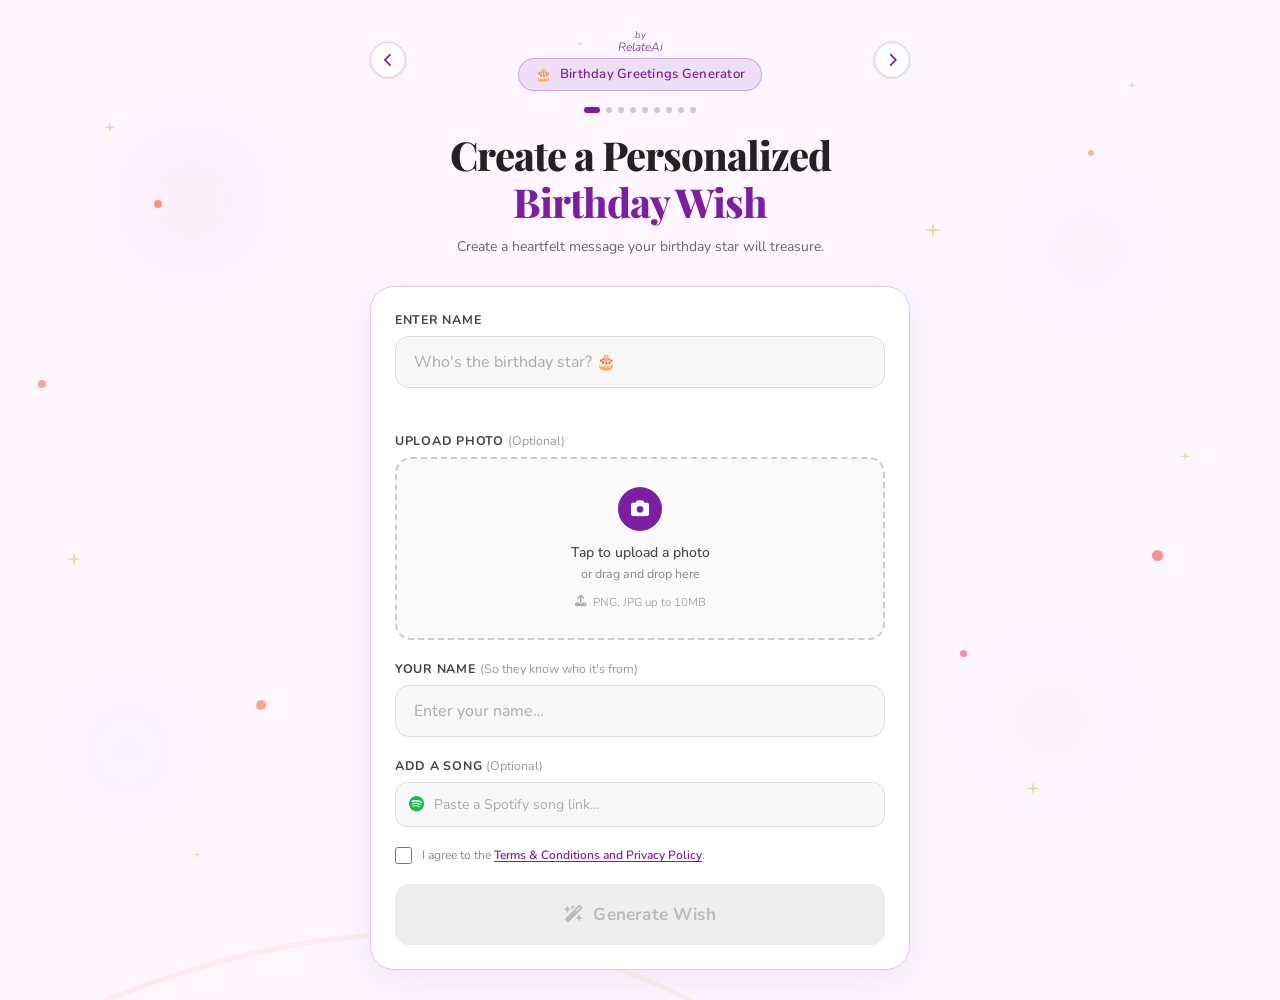
==== commit cb87c3de: "Change button label from 'Generate Wish' to 'Generate Greetings'" ====
--- a/greetings-generator/index.html
+++ b/greetings-generator/index.html
@@ -158,7 +158,7 @@
           <!-- Generate Button -->
           <button type="submit" class="generate-btn" id="generate-btn" disabled>
             <i class="fa-solid fa-wand-magic-sparkles" aria-hidden="true"></i>
-            <strong id="generate-label">Generate Wish</strong>
+            <strong id="generate-label">Generate Greetings</strong>
           </button>
         </form>
       </div>
--- a/greetings-generator/style.css
+++ b/greetings-generator/style.css
@@ -30,100 +30,112 @@
    THEME BODY CLASSES — set by JS on <body>
    ============================================================ */
 .theme-birthday {
-  --page-bg:       #fff8f6;
+  --page-bg:       #fdf5ff;
   --card-bg:       #ffffff;
-  --card-border:   #f0ebe9;
-  --primary:       #ff1502;
-  --primary-hover: #d00416;
-  --secondary:     #ff6d02;
-  --accent:        #00aeba;
-  --floating1:     #ff150220;
-  --floating2:     #ff025920;
-  --floating3:     #dfb40020;
+  --card-border:   #e4c4f0;
+  --primary:       #7B1FA2;
+  --primary-hover: #6a1b9a;
+  --secondary:     #ff8c00;
+  --accent:        #ff8c00;
+  --floating1:     #7B1FA222;
+  --floating2:     #ff8c0020;
+  --floating3:     #7B1FA215;
 }
 .theme-christmas {
   --page-bg:       #fff5f5;
   --card-bg:       #ffffff;
   --card-border:   #fecdd3;
-  --primary:       #e11d48;
-  --primary-hover: #be123c;
+  --primary:       #C8102E;
+  --primary-hover: #a00d25;
   --secondary:     #16a34a;
   --accent:        #fbbf24;
-  --floating1:     #e11d4822;
+  --floating1:     #C8102E22;
   --floating2:     #16a34a22;
   --floating3:     #fbbf2420;
 }
 .theme-easter {
-  --page-bg:       #faf8f4;
+  --page-bg:       #f3fbfa;
   --card-bg:       #ffffff;
-  --card-border:   #ede8e0;
-  --primary:       #ff6d02;
-  --primary-hover: #d37d00;
-  --secondary:     #00aeba;
-  --accent:        #ff0259;
-  --floating1:     #ff6d0220;
-  --floating2:     #00aeba20;
-  --floating3:     #ff025920;
+  --card-border:   #b2dfdb;
+  --primary:       #00897B;
+  --primary-hover: #00695C;
+  --secondary:     #dfb400;
+  --accent:        #dfb400;
+  --floating1:     #00897B22;
+  --floating2:     #dfb40020;
+  --floating3:     #00897B15;
 }
 .theme-mothers {
-  --page-bg:       #fff8fa;
+  --page-bg:       #fff5f8;
   --card-bg:       #ffffff;
-  --card-border:   #f0e8ec;
-  --primary:       #ff0259;
-  --primary-hover: #d00416;
+  --card-border:   #f8c8d8;
+  --primary:       #E91E63;
+  --primary-hover: #c2185b;
   --secondary:     #ff6d02;
   --accent:        #dfb400;
-  --floating1:     #ff025920;
+  --floating1:     #E91E6322;
   --floating2:     #ff6d0220;
   --floating3:     #dfb40020;
 }
 .theme-fathers {
-  --page-bg:       #eff8ff;
+  --page-bg:       #f5f7fc;
   --card-bg:       #ffffff;
-  --card-border:   #bfdbfe;
-  --primary:       #2563eb;
-  --primary-hover: #1d4ed8;
+  --card-border:   #c8d8f0;
+  --primary:       #003DA5;
+  --primary-hover: #002d7a;
   --secondary:     #f97316;
-  --accent:        #fbbf24;
-  --floating1:     #2563eb25;
-  --floating2:     #f9731625;
-  --floating3:     #fbbf2420;
+  --accent:        #f97316;
+  --floating1:     #003DA520;
+  --floating2:     #f9731620;
+  --floating3:     #003DA515;
 }
 .theme-eid {
-  --page-bg:       #f0f9ff;
+  --page-bg:       #f5fbf7;
   --card-bg:       #ffffff;
-  --card-border:   #bae6fd;
-  --primary:       #0ea5e9;
-  --primary-hover: #0284c7;
-  --secondary:     #d4a017;
-  --accent:        #fbbf24;
-  --floating1:     #0ea5e922;
-  --floating2:     #d4a01722;
-  --floating3:     #fbbf2420;
+  --card-border:   #b8e0ca;
+  --primary:       #00843D;
+  --primary-hover: #006630;
+  --secondary:     #dfb400;
+  --accent:        #dfb400;
+  --floating1:     #00843D22;
+  --floating2:     #dfb40020;
+  --floating3:     #00843D18;
 }
 .theme-newyear {
-  --page-bg:       #fdf4ff;
+  --page-bg:       #fff8f0;
   --card-bg:       #ffffff;
-  --card-border:   #e9d5ff;
-  --primary:       #9333ea;
-  --primary-hover: #7e22ce;
-  --secondary:     #f59e0b;
-  --accent:        #dc2626;
-  --floating1:     #9333ea25;
-  --floating2:     #f59e0b25;
-  --floating3:     #dc262620;
+  --card-border:   #ffe0b2;
+  --primary:       #FF8F00;
+  --primary-hover: #e65100;
+  --secondary:     #ff4500;
+  --accent:        #ff4500;
+  --floating1:     #FF8F0025;
+  --floating2:     #e6510020;
+  --floating3:     #FF8F0018;
 }
 .theme-holidays {
-  --page-bg:       #f8f8f6;
+  --page-bg:       #fdf5f8;
   --card-bg:       #ffffff;
-  --card-border:   #edeae4;
-  --primary:       #ff6d02;
-  --primary-hover: #d37d00;
-  --secondary:     #00aeba;
-  --accent:        #ff0259;
-  --floating1:     #ff6d0220;
-  --floating2:     #00aeba20;
-  --floating3:     #ff025920;
+  --card-border:   #f0c0d0;
+  --primary:       #AD1457;
+  --primary-hover: #880e4f;
+  --secondary:     #dfb400;
+  --accent:        #dfb400;
+  --floating1:     #AD145722;
+  --floating2:     #dfb40020;
+  --floating3:     #AD145715;
+}
+.theme-vday {
+  --page-bg:       #fff5f8;
+  --card-bg:       #ffffff;
+  --card-border:   #f8c8d8;
+  --primary:       #C2185B;
+  --primary-hover: #880e4f;
+  --secondary:     #FF8F00;
+  --accent:        #FF8F00;
+  --floating1:     #C2185B22;
+  --floating2:     #FF8F0020;
+  --floating3:     #C2185B15;
 }
 
 /* ============================================================
@@ -583,6 +595,10 @@
   background: var(--primary);
   color: #ffffff;
   cursor: pointer;
+}
+/* Light-background themes need dark button text */
+.theme-newyear   .generate-btn:not(:disabled) {
+  color: #1a1a1a;
 }
 
 .generate-btn:not(:disabled):hover  { background: var(--primary-hover); transform: translateY(-2px); }
@@ -913,6 +929,7 @@
 
 .btn-primary-action:hover  { background: var(--primary-hover); transform: translateY(-2px); }
 .btn-primary-action:active { transform: translateY(0) scale(0.98); }
+.theme-newyear   .btn-primary-action { color: #1a1a1a; }
 
 .btn-secondary-action {
   width: 100%;
@@ -937,7 +954,7 @@
 .btn-ghost-action {
   background: none;
   border: none;
-  color: #aaaaaa;
+  color: var(--primary);
   font-size: 0.82rem;
   font-family: var(--font-body);
   display: flex;
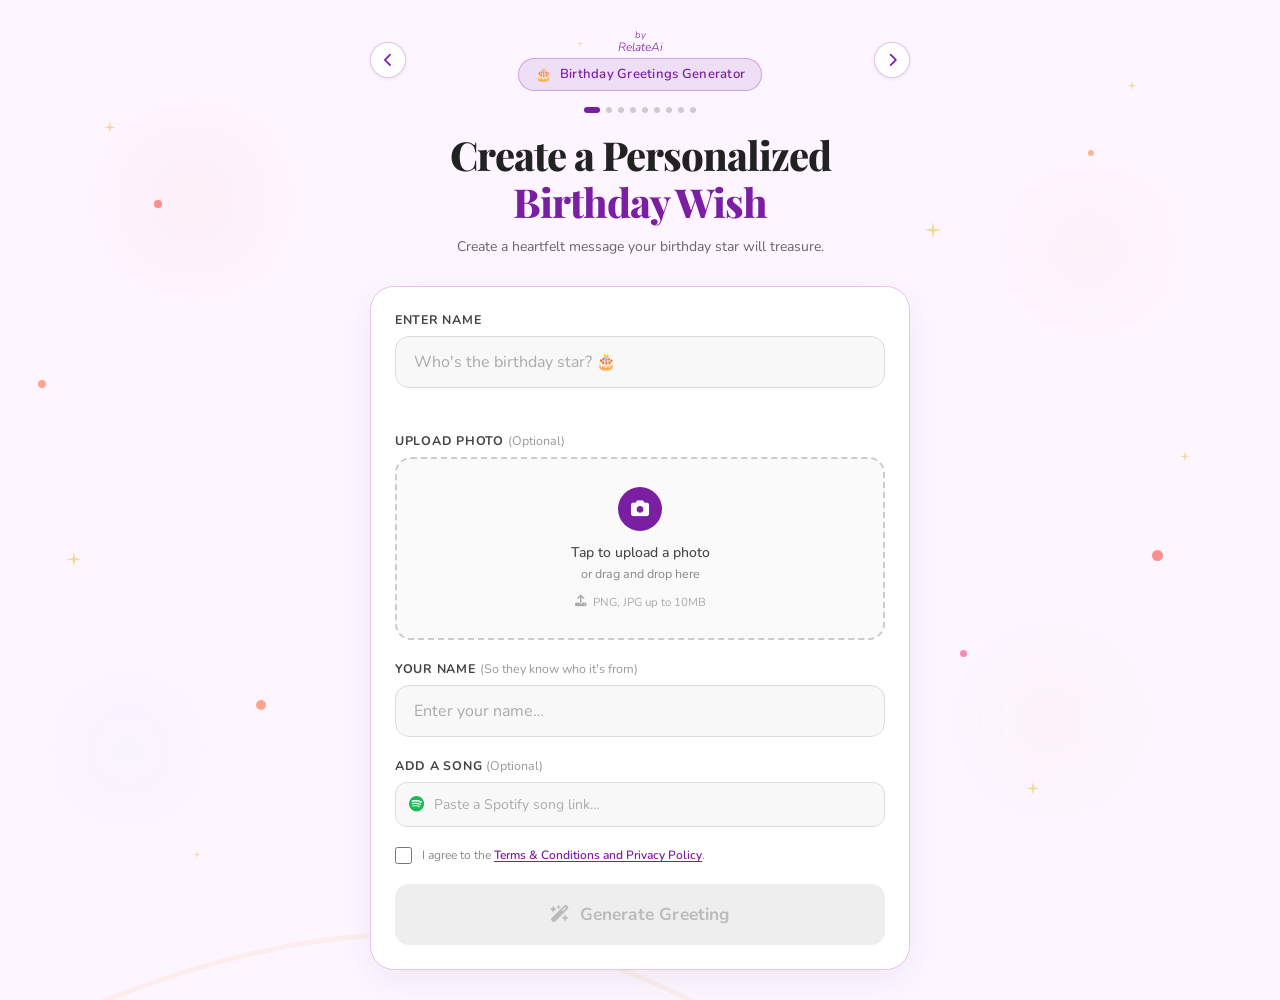
==== commit 24e408e2: "Refactor HTML structure for improved readability and consistency" ====
--- a/greetings-generator/index.html
+++ b/greetings-generator/index.html
@@ -1,252 +1,309 @@
-<!DOCTYPE html>
+<!doctype html>
 <html lang="en">
-<head>
-  <meta charset="UTF-8" />
-  <meta name="viewport" content="width=device-width, initial-scale=1.0" />
-  <title>Greetings Generator App</title>
-  <meta name="description" content="Create personalized, elegant birthday and occasion wishes in seconds. Free, no sign-up required." />
-  <meta name="theme-color" content="#0d1117" />
-  <base href="/greetings-generator/">
-  <!-- Preconnect to external CDNs so connections start immediately -->
-  <link rel="preconnect" href="https://fonts.googleapis.com" />
-  <link rel="preconnect" href="https://fonts.gstatic.com" crossorigin />
-  <link rel="preconnect" href="https://www.gstatic.com" crossorigin />
-  <link rel="preconnect" href="https://cdn.jsdelivr.net" crossorigin />
-  <!-- Google Fonts -->
-  <link href="https://fonts.googleapis.com/css2?family=Playfair+Display:wght@700;800;900&family=Nunito:wght@400;500;600;700&display=swap" rel="stylesheet" />
-  <!-- Font Awesome -->
-  <link rel="stylesheet" href="https://cdnjs.cloudflare.com/ajax/libs/font-awesome/6.5.1/css/all.min.css" crossorigin="anonymous" />
-  <!-- App styles -->
-  <link rel="stylesheet" href="style.css" />
-  <!-- Instantly hide create screen if this is a shared link — runs before first paint -->
-  <script>if(location.search.includes('id='))document.documentElement.classList.add('is-shared');</script>
-  <!-- Scripts — defer so they download in parallel without blocking render -->
-  <script defer src="https://cdn.jsdelivr.net/npm/canvas-confetti@1.9.4/dist/confetti.browser.min.js"></script>
-  <script defer src="https://www.gstatic.com/firebasejs/10.12.2/firebase-app-compat.js"></script>
-  <script defer src="https://www.gstatic.com/firebasejs/10.12.2/firebase-firestore-compat.js"></script>
-  <script defer src="firebase.js"></script>
-  <script defer src="script.js"></script>
-</head>
-<body>
-  <div id="app">
-
-    <!-- ===================== CREATE SCREEN ===================== -->
-    <div id="create-screen" class="screen">
-      <div class="floating-elements" id="create-floats" aria-hidden="true"></div>
-
-      <div class="screen-inner">
-        <!-- Theme Carousel -->
-        <div class="carousel-wrap" role="group" aria-label="Select occasion">
-          <button class="carousel-btn" id="prev-btn" aria-label="Previous occasion theme">
-            <i class="fa-solid fa-chevron-left" aria-hidden="true"></i>
-          </button>
-          <div class="carousel-label-wrap">
-            <p class="by-relateai" id="by-relateai"><span class="by-word">by</span><span class="relateai-word">RelateAi</span></p>
-            <div class="carousel-label" id="carousel-label">
-              <span class="carousel-emoji" id="carousel-emoji"></span>
-              <span class="carousel-text" id="carousel-text"></span>
-            </div>
-          </div>
-          <button class="carousel-btn" id="next-btn" aria-label="Next occasion theme">
-            <i class="fa-solid fa-chevron-right" aria-hidden="true"></i>
-          </button>
-        </div>
-        <div class="carousel-dots" id="carousel-dots" role="tablist" aria-label="Occasion themes"></div>
-
-        <!-- Heading -->
-        <div class="heading-wrap">
-          <h1 class="main-heading" id="create-heading">
-            <span class="heading-line1" id="heading-line1"></span>
-            <span class="heading-line2" id="heading-line2"></span>
-          </h1>
-          <p class="heading-sub" id="heading-sub">Turn a simple name and photo into a beautiful personalized greeting in seconds.</p>
-        </div>
-
-        <!-- Form Card -->
-        <form class="glass-card create-form" id="create-form" novalidate>
-          <!-- Name input -->
-          <div class="form-group">
-            <label class="field-label" for="name-input">Enter Name</label>
-            <input
-              type="text"
-              class="name-input"
-              id="name-input"
-              maxlength="40"
-              autocomplete="off"
-              spellcheck="false"
-              autocapitalize="words"
-            />
-            <span class="char-counter" id="char-counter" aria-live="polite"></span>
-          </div>
-
-          <!-- Photo upload -->
-          <div class="form-group">
-            <label class="field-label">
-              Upload Photo
-              <span class="optional-tag">(Optional)</span>
-            </label>
-            <div class="drop-zone" id="drop-zone" role="button" tabindex="0" aria-label="Upload photo by clicking or dragging a file here">
-              <!-- Empty state -->
-              <div class="dz-empty" id="dz-empty">
-                <div class="dz-icon-wrap" id="dz-icon-wrap">
-                  <i class="fa-solid fa-camera dz-camera-icon" id="dz-camera-icon" aria-hidden="true"></i>
+  <head>
+    <meta charset="UTF-8" />
+    <meta name="viewport" content="width=device-width, initial-scale=1.0" />
+    <title>Greetings Generator App</title>
+    <meta
+      name="description"
+      content="Create personalized, elegant birthday and occasion greetings in seconds. Free, no sign-up required."
+    />
+    <meta name="theme-color" content="#0d1117" />
+    <base href="/greetings-generator/" />
+    <!-- Preconnect to external CDNs so connections start immediately -->
+    <link rel="preconnect" href="https://fonts.googleapis.com" />
+    <link rel="preconnect" href="https://fonts.gstatic.com" crossorigin />
+    <link rel="preconnect" href="https://www.gstatic.com" crossorigin />
+    <link rel="preconnect" href="https://cdn.jsdelivr.net" crossorigin />
+    <!-- Google Fonts -->
+    <link
+      href="https://fonts.googleapis.com/css2?family=Playfair+Display:wght@700;800;900&family=Nunito:wght@400;500;600;700&display=swap"
+      rel="stylesheet"
+    />
+    <!-- Font Awesome -->
+    <link
+      rel="stylesheet"
+      href="https://cdnjs.cloudflare.com/ajax/libs/font-awesome/6.5.1/css/all.min.css"
+      crossorigin="anonymous"
+    />
+    <!-- App styles -->
+    <link rel="stylesheet" href="style.css" />
+    <!-- Instantly hide create screen if this is a shared link — runs before first paint -->
+    <script>
+      if (location.search.includes("id=")) document.documentElement.classList.add("is-shared");
+    </script>
+    <!-- Scripts — defer so they download in parallel without blocking render -->
+    <script
+      defer
+      src="https://cdn.jsdelivr.net/npm/canvas-confetti@1.9.4/dist/confetti.browser.min.js"
+    ></script>
+    <script defer src="https://www.gstatic.com/firebasejs/10.12.2/firebase-app-compat.js"></script>
+    <script
+      defer
+      src="https://www.gstatic.com/firebasejs/10.12.2/firebase-firestore-compat.js"
+    ></script>
+    <script defer src="firebase.js"></script>
+    <script defer src="script.js"></script>
+  </head>
+  <body>
+    <div id="app">
+      <!-- ===================== CREATE SCREEN ===================== -->
+      <div id="create-screen" class="screen">
+        <div class="floating-elements" id="create-floats" aria-hidden="true"></div>
+
+        <div class="screen-inner">
+          <!-- Theme Carousel -->
+          <div class="carousel-wrap" role="group" aria-label="Select occasion">
+            <button class="carousel-btn" id="prev-btn" aria-label="Previous occasion theme">
+              <i class="fa-solid fa-chevron-left" aria-hidden="true"></i>
+            </button>
+            <div class="carousel-label-wrap">
+              <p class="by-relateai" id="by-relateai">
+                <span class="by-word">by</span><span class="relateai-word">RelateAi</span>
+              </p>
+              <div class="carousel-label" id="carousel-label">
+                <span class="carousel-emoji" id="carousel-emoji"></span>
+                <span class="carousel-text" id="carousel-text"></span>
+              </div>
+            </div>
+            <button class="carousel-btn" id="next-btn" aria-label="Next occasion theme">
+              <i class="fa-solid fa-chevron-right" aria-hidden="true"></i>
+            </button>
+          </div>
+          <div
+            class="carousel-dots"
+            id="carousel-dots"
+            role="tablist"
+            aria-label="Occasion themes"
+          ></div>
+
+          <!-- Heading -->
+          <div class="heading-wrap">
+            <h1 class="main-heading" id="create-heading">
+              <span class="heading-line1" id="heading-line1"></span>
+              <span class="heading-line2" id="heading-line2"></span>
+            </h1>
+            <p class="heading-sub" id="heading-sub">
+              Turn a simple name and photo into a beautiful personalized greeting in seconds.
+            </p>
+          </div>
+
+          <!-- Form Card -->
+          <form class="glass-card create-form" id="create-form" novalidate>
+            <!-- Name input -->
+            <div class="form-group">
+              <label class="field-label" for="name-input">Enter Name</label>
+              <input
+                type="text"
+                class="name-input"
+                id="name-input"
+                maxlength="40"
+                autocomplete="off"
+                spellcheck="false"
+                autocapitalize="words"
+              />
+              <span class="char-counter" id="char-counter" aria-live="polite"></span>
+            </div>
+
+            <!-- Photo upload -->
+            <div class="form-group">
+              <label class="field-label">
+                Upload Photo
+                <span class="optional-tag">(Optional)</span>
+              </label>
+              <div
+                class="drop-zone"
+                id="drop-zone"
+                role="button"
+                tabindex="0"
+                aria-label="Upload photo by clicking or dragging a file here"
+              >
+                <!-- Empty state -->
+                <div class="dz-empty" id="dz-empty">
+                  <div class="dz-icon-wrap" id="dz-icon-wrap">
+                    <i
+                      class="fa-solid fa-camera dz-camera-icon"
+                      id="dz-camera-icon"
+                      aria-hidden="true"
+                    ></i>
+                  </div>
+                  <div class="dz-text">
+                    <p class="dz-primary">Tap to upload a photo</p>
+                    <p class="dz-secondary">or drag and drop here</p>
+                  </div>
+                  <div class="dz-hint" aria-hidden="true">
+                    <i class="fa-solid fa-upload"></i>
+                    <span>PNG, JPG up to 10MB</span>
+                  </div>
                 </div>
-                <div class="dz-text">
-                  <p class="dz-primary">Tap to upload a photo</p>
-                  <p class="dz-secondary">or drag and drop here</p>
-                </div>
-                <div class="dz-hint" aria-hidden="true">
-                  <i class="fa-solid fa-upload"></i>
-                  <span>PNG, JPG up to 10MB</span>
+                <!-- Preview state -->
+                <div class="dz-preview" id="dz-preview">
+                  <img class="preview-img" id="preview-img" src="" alt="Uploaded photo preview" />
+                  <div class="preview-info">
+                    <p class="preview-uploaded" id="preview-uploaded">Photo uploaded!</p>
+                    <p class="preview-change">Tap to change</p>
+                  </div>
+                  <button
+                    type="button"
+                    class="preview-remove"
+                    id="preview-remove"
+                    aria-label="Remove uploaded photo"
+                  >
+                    Remove
+                  </button>
                 </div>
               </div>
-              <!-- Preview state -->
-              <div class="dz-preview" id="dz-preview">
-                <img class="preview-img" id="preview-img" src="" alt="Uploaded photo preview" />
-                <div class="preview-info">
-                  <p class="preview-uploaded" id="preview-uploaded">Photo uploaded!</p>
-                  <p class="preview-change">Tap to change</p>
-                </div>
-                <button type="button" class="preview-remove" id="preview-remove" aria-label="Remove uploaded photo">Remove</button>
+              <input
+                type="file"
+                id="file-input"
+                accept="image/*"
+                aria-hidden="true"
+                tabindex="-1"
+              />
+            </div>
+
+            <!-- Sender name -->
+            <div class="form-group">
+              <label class="field-label" for="sender-input">
+                Your Name
+                <span class="optional-tag">(So they know who it's from)</span>
+              </label>
+              <input
+                type="text"
+                class="name-input"
+                id="sender-input"
+                maxlength="40"
+                placeholder="Enter your name…"
+                autocomplete="off"
+                spellcheck="false"
+                autocapitalize="words"
+              />
+            </div>
+
+            <!-- Spotify link -->
+            <div class="form-group">
+              <label class="field-label" for="spotify-input">
+                Add a Song
+                <span class="optional-tag">(Optional)</span>
+              </label>
+              <div class="spotify-input-wrap">
+                <i class="fa-brands fa-spotify spotify-input-icon" aria-hidden="true"></i>
+                <input
+                  type="url"
+                  class="spotify-input"
+                  id="spotify-input"
+                  placeholder="Paste a Spotify song link…"
+                  autocomplete="off"
+                />
               </div>
             </div>
-            <input type="file" id="file-input" accept="image/*" aria-hidden="true" tabindex="-1" />
-          </div>
-
-          <!-- Sender name -->
-          <div class="form-group">
-            <label class="field-label" for="sender-input">
-              Your Name
-              <span class="optional-tag">(So they know who it's from)</span>
+
+            <!-- Terms checkbox -->
+            <label class="terms-checkbox-wrap">
+              <input type="checkbox" id="terms-checkbox" />
+              <span class="terms-checkbox-text"
+                >I agree to the
+                <a href="privacy.html" target="_blank" class="terms-link"
+                  >Terms &amp; Conditions and Privacy Policy</a
+                >.</span
+              >
             </label>
-            <input
-              type="text"
-              class="name-input"
-              id="sender-input"
-              maxlength="40"
-              placeholder="Enter your name…"
-              autocomplete="off"
-              spellcheck="false"
-              autocapitalize="words"
-            />
-          </div>
-
-          <!-- Spotify link -->
-          <div class="form-group">
-            <label class="field-label" for="spotify-input">
-              Add a Song
-              <span class="optional-tag">(Optional)</span>
-            </label>
-            <div class="spotify-input-wrap">
-              <i class="fa-brands fa-spotify spotify-input-icon" aria-hidden="true"></i>
-              <input
-                type="url"
-                class="spotify-input"
-                id="spotify-input"
-                placeholder="Paste a Spotify song link…"
-                autocomplete="off"
-              />
-            </div>
-          </div>
-
-          <!-- Terms checkbox -->
-          <label class="terms-checkbox-wrap">
-            <input type="checkbox" id="terms-checkbox" />
-            <span class="terms-checkbox-text">I agree to the <a href="privacy.html" target="_blank" class="terms-link">Terms &amp; Conditions and Privacy Policy</a>.</span>
-          </label>
-
-          <!-- Generate Button -->
-          <button type="submit" class="generate-btn" id="generate-btn" disabled>
-            <i class="fa-solid fa-wand-magic-sparkles" aria-hidden="true"></i>
-            <strong id="generate-label">Generate Greetings</strong>
-          </button>
-        </form>
+
+            <!-- Generate Button -->
+            <button type="submit" class="generate-btn" id="generate-btn" disabled>
+              <i class="fa-solid fa-wand-magic-sparkles" aria-hidden="true"></i>
+              <strong id="generate-label">Generate Greetings</strong>
+            </button>
+          </form>
+        </div>
+      </div>
+
+      <!-- ===================== REVEAL SCREEN ===================== -->
+      <div id="reveal-screen" class="screen" style="display: none">
+        <div class="floating-elements" id="reveal-floats" aria-hidden="true"></div>
+        <div class="avatar-glow" id="avatar-glow" aria-hidden="true"></div>
+
+        <div class="screen-inner reveal-inner">
+          <!-- Avatar -->
+          <div class="avatar-wrap" id="avatar-wrap">
+            <div class="avatar-ring" id="avatar-ring" aria-hidden="true"></div>
+            <div class="avatar-circle" id="avatar-circle">
+              <img class="avatar-img" id="avatar-img" src="" alt="" />
+              <i class="fa-solid fa-heart avatar-heart" id="avatar-heart" aria-hidden="true"></i>
+            </div>
+            <div class="emoji-badge" id="emoji-badge" aria-hidden="true"></div>
+          </div>
+
+          <!-- Greeting -->
+          <div class="greeting-section">
+            <h1 class="greeting-heading" id="greeting-heading"></h1>
+          </div>
+
+          <!-- Greeting Card -->
+          <div class="greeting-card glass-card" id="greeting-card">
+            <div class="card-accent-line" id="card-accent-line" aria-hidden="true"></div>
+            <div class="card-badge-row">
+              <div class="card-emoji-box" id="card-emoji-box" aria-hidden="true"></div>
+              <p class="card-badge-text" id="card-badge-text"></p>
+            </div>
+            <p class="greeting-text" id="greeting-text"></p>
+            <div class="card-footer-row"></div>
+          </div>
+
+          <!-- Reserved AdSense area -->
+          <div class="sponsor-zone" id="sponsor-zone">Sponsored Message</div>
+          <!-- Spotify Player -->
+          <div class="spotify-player-wrap" id="spotify-player-wrap" style="display: none">
+            <p class="spotify-player-label">
+              <i class="fa-brands fa-spotify" aria-hidden="true"></i>
+              Now Playing
+            </p>
+            <div id="spotify-player-container"></div>
+          </div>
+
+          <!-- Action Buttons -->
+          <div class="reveal-actions">
+            <button class="btn-primary-action" id="share-btn">
+              <i class="fa-solid fa-envelope" aria-hidden="true"></i>
+              Share Your Greeting
+            </button>
+            <button class="btn-secondary-action" id="new-greeting-btn">
+              <i class="fa-solid fa-rotate-right" aria-hidden="true"></i>
+              Try a Different Message
+            </button>
+            <button class="btn-ghost-action" id="reset-btn">
+              <i class="fa-solid fa-rotate-left" aria-hidden="true"></i>
+              Start over
+            </button>
+          </div>
+        </div>
+      </div>
+
+      <div class="toast" id="toast" role="status" aria-live="polite"></div>
+    </div>
+    <!-- /#app -->
+
+    <!-- Shared-link loading overlay -->
+    <div class="shared-loader" id="shared-loader">
+      <div class="loader-box">
+        <span class="loader-icon" id="loader-icon">🎁</span>
+        <h2 class="loader-heading">Something special<br />is loading for you</h2>
+        <div class="l-spinner">
+          <div class="l-bar"></div>
+          <div class="l-bar"></div>
+          <div class="l-bar"></div>
+          <div class="l-bar"></div>
+          <div class="l-bar"></div>
+          <div class="l-bar"></div>
+          <div class="l-bar"></div>
+          <div class="l-bar"></div>
+          <div class="l-bar"></div>
+          <div class="l-bar"></div>
+          <div class="l-bar"></div>
+          <div class="l-bar"></div>
+        </div>
+        <p class="loader-sub" id="loader-sub">Hold on, magic incoming ✨</p>
       </div>
     </div>
-
-    <!-- ===================== REVEAL SCREEN ===================== -->
-    <div id="reveal-screen" class="screen" style="display:none">
-      <div class="floating-elements" id="reveal-floats" aria-hidden="true"></div>
-      <div class="avatar-glow" id="avatar-glow" aria-hidden="true"></div>
-
-      <div class="screen-inner reveal-inner">
-        <!-- Avatar -->
-        <div class="avatar-wrap" id="avatar-wrap">
-          <div class="avatar-ring" id="avatar-ring" aria-hidden="true"></div>
-          <div class="avatar-circle" id="avatar-circle">
-            <img class="avatar-img" id="avatar-img" src="" alt="" />
-            <i class="fa-solid fa-heart avatar-heart" id="avatar-heart" aria-hidden="true"></i>
-          </div>
-          <div class="emoji-badge" id="emoji-badge" aria-hidden="true"></div>
-        </div>
-
-        <!-- Greeting -->
-        <div class="greeting-section">
-          <h1 class="greeting-heading" id="greeting-heading"></h1>
-        </div>
-
-        <!-- Wish Card -->
-        <div class="wish-card glass-card" id="wish-card">
-          <div class="card-accent-line" id="card-accent-line" aria-hidden="true"></div>
-          <div class="card-badge-row">
-            <div class="card-emoji-box" id="card-emoji-box" aria-hidden="true"></div>
-            <p class="card-badge-text" id="card-badge-text"></p>
-          </div>
-          <p class="wish-text" id="wish-text"></p>
-            <div class="card-footer-row"></div>
-        </div>
-
-            <!-- Reserved AdSense area -->
-            <div class="sponsor-zone" id="sponsor-zone">
-                Sponsored Message
-            </div>
-        <!-- Spotify Player -->
-        <div class="spotify-player-wrap" id="spotify-player-wrap" style="display:none">
-          <p class="spotify-player-label">
-            <i class="fa-brands fa-spotify" aria-hidden="true"></i>
-            Now Playing
-          </p>
-          <div id="spotify-player-container"></div>
-        </div>
-
-
-        <!-- Action Buttons -->
-        <div class="reveal-actions">
-          <button class="btn-primary-action" id="share-btn">
-            <i class="fa-solid fa-envelope" aria-hidden="true"></i>
-            Share Your Wish
-          </button>
-          <button class="btn-secondary-action" id="new-wish-btn">
-            <i class="fa-solid fa-rotate-right" aria-hidden="true"></i>
-            Try a Different Message
-          </button>
-          <button class="btn-ghost-action" id="reset-btn">
-            <i class="fa-solid fa-rotate-left" aria-hidden="true"></i>
-            Start over
-          </button>
-        </div>
-      </div>
-    </div>
-
-    <div class="toast" id="toast" role="status" aria-live="polite"></div>
-  </div><!-- /#app -->
-
-<!-- Shared-link loading overlay -->
-<div class="shared-loader" id="shared-loader">
-  <div class="loader-box">
-    <span class="loader-icon" id="loader-icon">🎁</span>
-    <h2 class="loader-heading">Something special<br>is loading for you</h2>
-    <div class="l-spinner">
-      <div class="l-bar"></div><div class="l-bar"></div><div class="l-bar"></div>
-      <div class="l-bar"></div><div class="l-bar"></div><div class="l-bar"></div>
-      <div class="l-bar"></div><div class="l-bar"></div><div class="l-bar"></div>
-      <div class="l-bar"></div><div class="l-bar"></div><div class="l-bar"></div>
-    </div>
-    <p class="loader-sub" id="loader-sub">Hold on, magic incoming ✨</p>
-  </div>
-</div>
-
-
-</body>
+  </body>
 </html>
-
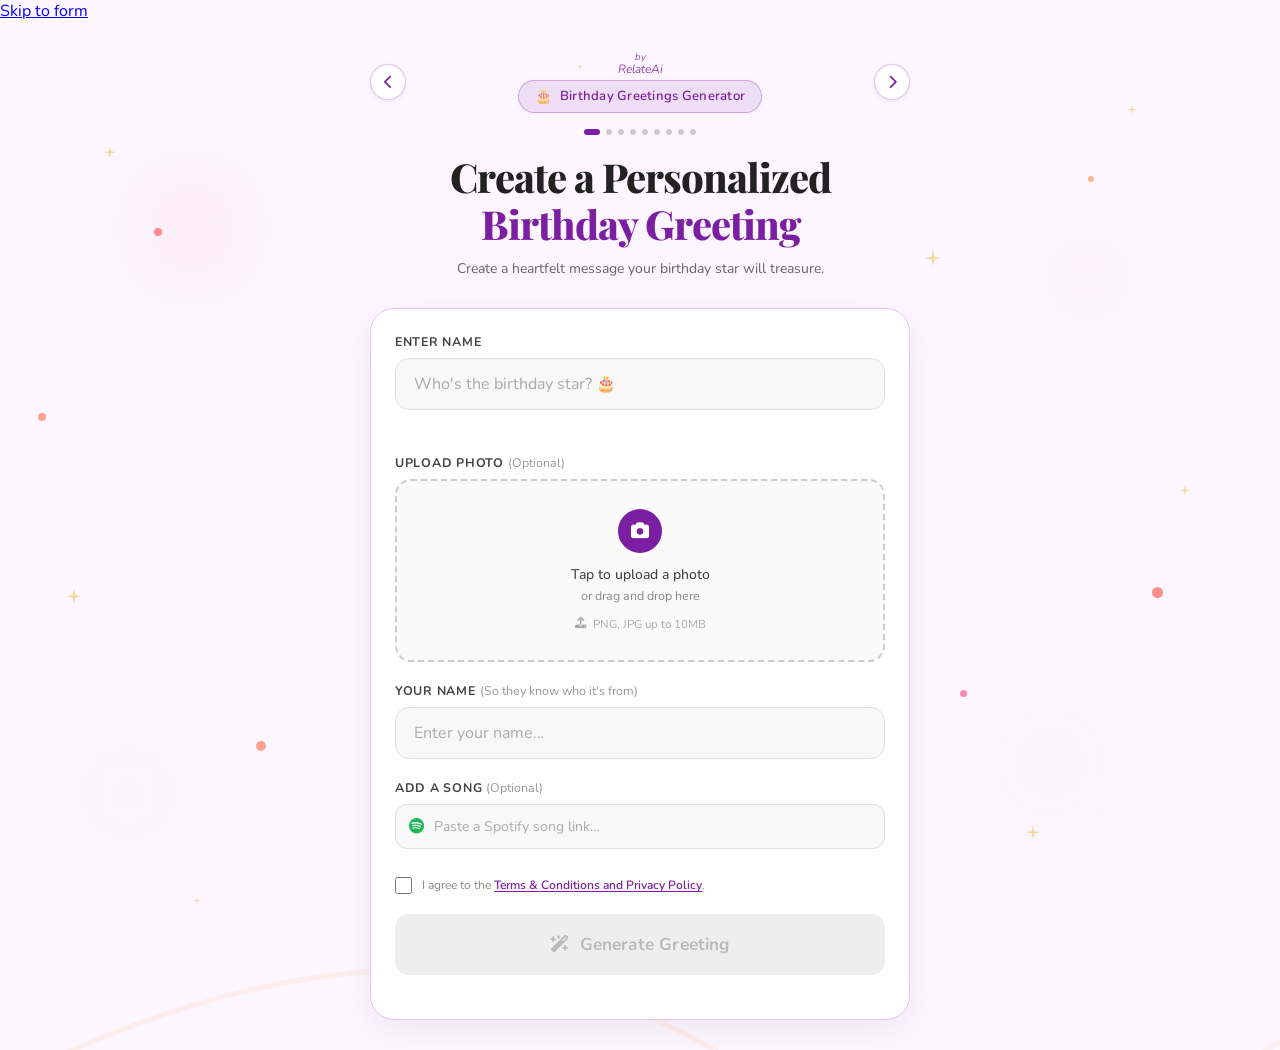
==== commit ec5017b5: "Enhance HTML structure with Open Graph and Twitter metadata; add noscript message and accessibility " ====
--- a/greetings-generator/index.html
+++ b/greetings-generator/index.html
@@ -9,6 +9,10 @@
       content="Create personalized, elegant birthday and occasion greetings in seconds. Free, no sign-up required."
     />
     <meta name="theme-color" content="#0d1117" />
+    <meta property="og:title" content="Greetings Generator by RelateAi" />
+    <meta property="og:description" content="Create personalized, heartfelt greetings in seconds. Free, no sign-up required." />
+    <meta property="og:type" content="website" />
+    <meta name="twitter:card" content="summary_large_image" />
     <base href="/greetings-generator/" />
     <!-- Preconnect to external CDNs so connections start immediately -->
     <link rel="preconnect" href="https://fonts.googleapis.com" />
@@ -17,7 +21,7 @@
     <link rel="preconnect" href="https://cdn.jsdelivr.net" crossorigin />
     <!-- Google Fonts -->
     <link
-      href="https://fonts.googleapis.com/css2?family=Playfair+Display:wght@700;800;900&family=Nunito:wght@400;500;600;700&display=swap"
+      href="https://fonts.googleapis.com/css2?family=Playfair+Display:ital,wght@0,700;0,800;0,900;1,700&family=Nunito:wght@400;500;600;700;800&display=swap"
       rel="stylesheet"
     />
     <!-- Font Awesome -->
@@ -46,6 +50,15 @@
     <script defer src="script.js"></script>
   </head>
   <body>
+    <noscript>
+      <div style="padding:60px 24px;text-align:center;font-family:sans-serif;background:#fff8f6;min-height:100vh;display:flex;align-items:center;justify-content:center;flex-direction:column;gap:16px">
+        <p style="font-size:2rem">💌</p>
+        <p style="font-size:1.1rem;font-weight:700;color:#333">JavaScript is required</p>
+        <p style="font-size:0.9rem;color:#666;max-width:300px;line-height:1.6">Please enable JavaScript in your browser settings to use the Greetings Generator.</p>
+      </div>
+    </noscript>
+    <a href="#create-form" class="skip-link">Skip to form</a>
+    <div id="theme-announce" class="sr-only" aria-live="assertive" aria-atomic="true"></div>
     <div id="app">
       <!-- ===================== CREATE SCREEN ===================== -->
       <div id="create-screen" class="screen">
@@ -189,13 +202,15 @@
               <div class="spotify-input-wrap">
                 <i class="fa-brands fa-spotify spotify-input-icon" aria-hidden="true"></i>
                 <input
-                  type="url"
+                  type="text"
                   class="spotify-input"
                   id="spotify-input"
                   placeholder="Paste a Spotify song link…"
                   autocomplete="off"
+                  spellcheck="false"
                 />
               </div>
+              <p class="spotify-hint" id="spotify-hint" aria-live="polite"></p>
             </div>
 
             <!-- Terms checkbox -->
@@ -214,6 +229,7 @@
               <i class="fa-solid fa-wand-magic-sparkles" aria-hidden="true"></i>
               <strong id="generate-label">Generate Greetings</strong>
             </button>
+            <p class="generate-hint" id="generate-hint" aria-live="polite"></p>
           </form>
         </div>
       </div>
@@ -243,15 +259,19 @@
           <div class="greeting-card glass-card" id="greeting-card">
             <div class="card-accent-line" id="card-accent-line" aria-hidden="true"></div>
             <div class="card-badge-row">
-              <div class="card-emoji-box" id="card-emoji-box" aria-hidden="true"></div>
-              <p class="card-badge-text" id="card-badge-text"></p>
+              <div class="card-badge-pill" id="card-badge-pill">
+                <div class="card-emoji-box" id="card-emoji-box" aria-hidden="true"></div>
+                <p class="card-badge-text" id="card-badge-text"></p>
+              </div>
             </div>
             <p class="greeting-text" id="greeting-text"></p>
             <div class="card-footer-row"></div>
           </div>
 
           <!-- Reserved AdSense area -->
-          <div class="sponsor-zone" id="sponsor-zone">Sponsored Message</div>
+          <div class="sponsor-zone" id="sponsor-zone">
+            <span class="sponsor-label">Sponsored</span>
+          </div>
           <!-- Spotify Player -->
           <div class="spotify-player-wrap" id="spotify-player-wrap" style="display: none">
             <p class="spotify-player-label">
@@ -285,7 +305,7 @@
 
     <!-- Shared-link loading overlay -->
     <div class="shared-loader" id="shared-loader">
-      <div class="loader-box">
+      <div class="loader-box" tabindex="-1">
         <span class="loader-icon" id="loader-icon">🎁</span>
         <h2 class="loader-heading">Something special<br />is loading for you</h2>
         <div class="l-spinner">
--- a/greetings-generator/style.css
+++ b/greetings-generator/style.css
@@ -2,158 +2,163 @@
    BRAND PALETTE & CUSTOM PROPERTIES
    ============================================================ */
 :root {
-  --brand-red:      #ff1502;
-  --brand-orange:   #ff6d02;
-  --brand-coral:    #ff4002;
-  --brand-pink:     #ff0259;
-  --brand-darkred:  #d00416;
-  --brand-gold:     #dfb400;
-  --brand-gold-dark:#d37d00;
-  --brand-teal:     #00aeba;
-  --brand-green:    #0c8745;
+  --brand-red: #ff1502;
+  --brand-orange: #ff6d02;
+  --brand-coral: #ff4002;
+  --brand-pink: #ff0259;
+  --brand-darkred: #d00416;
+  --brand-gold: #dfb400;
+  --brand-gold-dark: #d37d00;
+  --brand-teal: #00aeba;
+  --brand-green: #0c8745;
 
   /* Default theme vars — overridden per theme body class */
-  --page-bg:       #f3f3f3;
-  --card-bg:       #ffffff;
-  --card-border:   #e9e9e9;
-  --primary:       #ff1502;
+  --page-bg: #f3f3f3;
+  --card-bg: #ffffff;
+  --card-border: #e9e9e9;
+  --primary: #ff1502;
   --primary-hover: #d00416;
-  --secondary:     #ff6d02;
-  --accent:        #00aeba;
-
-  --font-display: 'Playfair Display', Georgia, 'Times New Roman', serif;
-  --font-body:    'Nunito', system-ui, -apple-system, sans-serif;
-  --ease-spring:  cubic-bezier(0.16, 1, 0.3, 1);
+  --secondary: #ff6d02;
+  --accent: #00aeba;
+
+  --font-display: "Playfair Display", Georgia, "Times New Roman", serif;
+  --font-body: "Nunito", system-ui, -apple-system, sans-serif;
+  --ease-spring: cubic-bezier(0.16, 1, 0.3, 1);
 }
 
 /* ============================================================
    THEME BODY CLASSES — set by JS on <body>
    ============================================================ */
 .theme-birthday {
-  --page-bg:       #fdf5ff;
-  --card-bg:       #ffffff;
-  --card-border:   #e4c4f0;
-  --primary:       #7B1FA2;
+  --page-bg: #fdf5ff;
+  --card-bg: #ffffff;
+  --card-border: #e4c4f0;
+  --primary: #7b1fa2;
   --primary-hover: #6a1b9a;
-  --secondary:     #ff8c00;
-  --accent:        #ff8c00;
-  --floating1:     #7B1FA222;
-  --floating2:     #ff8c0020;
-  --floating3:     #7B1FA215;
+  --secondary: #ff8c00;
+  --accent: #ff8c00;
+  --floating1: #7b1fa222;
+  --floating2: #ff8c0020;
+  --floating3: #7b1fa215;
 }
 .theme-christmas {
-  --page-bg:       #fff5f5;
-  --card-bg:       #ffffff;
-  --card-border:   #fecdd3;
-  --primary:       #C8102E;
+  --page-bg: #fff5f5;
+  --card-bg: #ffffff;
+  --card-border: #fecdd3;
+  --primary: #c8102e;
   --primary-hover: #a00d25;
-  --secondary:     #16a34a;
-  --accent:        #fbbf24;
-  --floating1:     #C8102E22;
-  --floating2:     #16a34a22;
-  --floating3:     #fbbf2420;
+  --secondary: #16a34a;
+  --accent: #fbbf24;
+  --floating1: #c8102e22;
+  --floating2: #16a34a22;
+  --floating3: #fbbf2420;
 }
 .theme-easter {
-  --page-bg:       #f3fbfa;
-  --card-bg:       #ffffff;
-  --card-border:   #b2dfdb;
-  --primary:       #00897B;
-  --primary-hover: #00695C;
-  --secondary:     #dfb400;
-  --accent:        #dfb400;
-  --floating1:     #00897B22;
-  --floating2:     #dfb40020;
-  --floating3:     #00897B15;
+  --page-bg: #f3fbfa;
+  --card-bg: #ffffff;
+  --card-border: #b2dfdb;
+  --primary: #00897b;
+  --primary-hover: #00695c;
+  --secondary: #dfb400;
+  --accent: #dfb400;
+  --floating1: #00897b22;
+  --floating2: #dfb40020;
+  --floating3: #00897b15;
 }
 .theme-mothers {
-  --page-bg:       #fff5f8;
-  --card-bg:       #ffffff;
-  --card-border:   #f8c8d8;
-  --primary:       #E91E63;
+  --page-bg: #fff5f8;
+  --card-bg: #ffffff;
+  --card-border: #f8c8d8;
+  --primary: #e91e63;
   --primary-hover: #c2185b;
-  --secondary:     #ff6d02;
-  --accent:        #dfb400;
-  --floating1:     #E91E6322;
-  --floating2:     #ff6d0220;
-  --floating3:     #dfb40020;
+  --secondary: #ff6d02;
+  --accent: #dfb400;
+  --floating1: #e91e6322;
+  --floating2: #ff6d0220;
+  --floating3: #dfb40020;
 }
 .theme-fathers {
-  --page-bg:       #f5f7fc;
-  --card-bg:       #ffffff;
-  --card-border:   #c8d8f0;
-  --primary:       #003DA5;
+  --page-bg: #f5f7fc;
+  --card-bg: #ffffff;
+  --card-border: #c8d8f0;
+  --primary: #003da5;
   --primary-hover: #002d7a;
-  --secondary:     #f97316;
-  --accent:        #f97316;
-  --floating1:     #003DA520;
-  --floating2:     #f9731620;
-  --floating3:     #003DA515;
+  --secondary: #f97316;
+  --accent: #f97316;
+  --floating1: #003da520;
+  --floating2: #f9731620;
+  --floating3: #003da515;
 }
 .theme-eid {
-  --page-bg:       #f5fbf7;
-  --card-bg:       #ffffff;
-  --card-border:   #b8e0ca;
-  --primary:       #00843D;
+  --page-bg: #f5fbf7;
+  --card-bg: #ffffff;
+  --card-border: #b8e0ca;
+  --primary: #00843d;
   --primary-hover: #006630;
-  --secondary:     #dfb400;
-  --accent:        #dfb400;
-  --floating1:     #00843D22;
-  --floating2:     #dfb40020;
-  --floating3:     #00843D18;
+  --secondary: #dfb400;
+  --accent: #dfb400;
+  --floating1: #00843d22;
+  --floating2: #dfb40020;
+  --floating3: #00843d18;
 }
 .theme-newyear {
-  --page-bg:       #fff8f0;
-  --card-bg:       #ffffff;
-  --card-border:   #ffe0b2;
-  --primary:       #FF8F00;
+  --page-bg: #fff8f0;
+  --card-bg: #ffffff;
+  --card-border: #ffe0b2;
+  --primary: #ff8f00;
   --primary-hover: #e65100;
-  --secondary:     #ff4500;
-  --accent:        #ff4500;
-  --floating1:     #FF8F0025;
-  --floating2:     #e6510020;
-  --floating3:     #FF8F0018;
+  --secondary: #ff4500;
+  --accent: #ff4500;
+  --floating1: #ff8f0025;
+  --floating2: #e6510020;
+  --floating3: #ff8f0018;
 }
 .theme-holidays {
-  --page-bg:       #fdf5f8;
-  --card-bg:       #ffffff;
-  --card-border:   #f0c0d0;
-  --primary:       #AD1457;
+  --page-bg: #fdf5f8;
+  --card-bg: #ffffff;
+  --card-border: #f0c0d0;
+  --primary: #ad1457;
   --primary-hover: #880e4f;
-  --secondary:     #dfb400;
-  --accent:        #dfb400;
-  --floating1:     #AD145722;
-  --floating2:     #dfb40020;
-  --floating3:     #AD145715;
+  --secondary: #dfb400;
+  --accent: #dfb400;
+  --floating1: #ad145722;
+  --floating2: #dfb40020;
+  --floating3: #ad145715;
 }
 .theme-vday {
-  --page-bg:       #fff5f8;
-  --card-bg:       #ffffff;
-  --card-border:   #f8c8d8;
-  --primary:       #C2185B;
+  --page-bg: #fff5f8;
+  --card-bg: #ffffff;
+  --card-border: #f8c8d8;
+  --primary: #c2185b;
   --primary-hover: #880e4f;
-  --secondary:     #FF8F00;
-  --accent:        #FF8F00;
-  --floating1:     #C2185B22;
-  --floating2:     #FF8F0020;
-  --floating3:     #C2185B15;
+  --secondary: #ff8f00;
+  --accent: #ff8f00;
+  --floating1: #c2185b22;
+  --floating2: #ff8f0020;
+  --floating3: #c2185b15;
 }
 
 /* ============================================================
    RESET
    ============================================================ */
-*, *::before, *::after {
+*,
+*::before,
+*::after {
   box-sizing: border-box;
   margin: 0;
   padding: 0;
 }
 
-html, body {
+html,
+body {
   height: 100%;
   scrollbar-width: none;
 }
 
 html::-webkit-scrollbar,
-body::-webkit-scrollbar { display: none; }
+body::-webkit-scrollbar {
+  display: none;
+}
 
 body {
   font-family: var(--font-body);
@@ -165,8 +170,13 @@
   transition: background 0.45s ease;
 }
 
-button { font-family: var(--font-body); cursor: pointer; }
-input  { font-family: var(--font-body); }
+button {
+  font-family: var(--font-body);
+  cursor: pointer;
+}
+input {
+  font-family: var(--font-body);
+}
 
 /* ============================================================
    APP SHELL
@@ -208,9 +218,13 @@
   align-items: center;
 }
 
-.reveal-inner { align-items: center; }
-
-.screen-fade-out { opacity: 0 !important; }
+.reveal-inner {
+  align-items: center;
+}
+
+.screen-fade-out {
+  opacity: 0 !important;
+}
 
 /* ============================================================
    FLOATING BACKGROUND ELEMENTS
@@ -247,7 +261,9 @@
   opacity: 0.45;
 }
 
-.float-dot.intense { animation-name: dotFloatIntense; }
+.float-dot.intense {
+  animation-name: dotFloatIntense;
+}
 
 .float-ribbons {
   position: absolute;
@@ -259,24 +275,50 @@
 
 /* ---- Floating keyframes — calm, no seizure triggers ---- */
 @keyframes blobPulse {
-  0%, 100% { transform: translate(-50%, -50%) scale(1);    opacity: 0.6; }
-  50%       { transform: translate(-50%, -50%) scale(1.15); opacity: 0.9; }
+  0%,
+  100% {
+    transform: translate(-50%, -50%) scale(1);
+    opacity: 0.6;
+  }
+  50% {
+    transform: translate(-50%, -50%) scale(1.15);
+    opacity: 0.9;
+  }
 }
 
 @keyframes sparkleTwinkle {
-  0%, 100% { transform: scale(0.8) rotate(0deg);   opacity: 0.35; }
-  50%       { transform: scale(1.2) rotate(15deg);  opacity: 0.7;  }
+  0%,
+  100% {
+    transform: scale(0.8) rotate(0deg);
+    opacity: 0.35;
+  }
+  50% {
+    transform: scale(1.2) rotate(15deg);
+    opacity: 0.7;
+  }
 }
 
 @keyframes dotFloat {
-  0%, 100% { transform: translateY(0);    }
-  50%       { transform: translateY(-8px); }
+  0%,
+  100% {
+    transform: translateY(0);
+  }
+  50% {
+    transform: translateY(-8px);
+  }
 }
 
 @keyframes dotFloatIntense {
-  0%, 100% { transform: translate(0, 0);        }
-  40%       { transform: translate(6px, -8px);   }
-  70%       { transform: translate(-5px, -14px); }
+  0%,
+  100% {
+    transform: translate(0, 0);
+  }
+  40% {
+    transform: translate(6px, -8px);
+  }
+  70% {
+    transform: translate(-5px, -14px);
+  }
 }
 
 /* ============================================================
@@ -299,15 +341,24 @@
   align-items: center;
   justify-content: center;
   background: #ffffff;
-  border: 1px solid rgba(0,0,0,0.1);
+  border: 1px solid rgba(0, 0, 0, 0.1);
   flex-shrink: 0;
   font-size: 14px;
-  box-shadow: 0 1px 4px rgba(0,0,0,0.07);
-  transition: border-color 0.4s, color 0.4s, transform 0.15s, background 0.2s;
-}
-
-.carousel-btn:hover  { transform: scale(1.08); background: #f8f8f8; }
-.carousel-btn:active { transform: scale(0.92); }
+  box-shadow: 0 1px 4px rgba(0, 0, 0, 0.07);
+  transition:
+    border-color 0.4s,
+    color 0.4s,
+    transform 0.15s,
+    background 0.2s;
+}
+
+.carousel-btn:hover {
+  transform: scale(1.08);
+  background: #f8f8f8;
+}
+.carousel-btn:active {
+  transform: scale(0.92);
+}
 
 .carousel-label-wrap {
   flex: 1;
@@ -331,8 +382,16 @@
   transition: color 0.4s;
 }
 
-.by-word    { font-size: 0.6rem;  font-weight: 300; font-style: italic; }
-.relateai-word { font-size: 0.75rem; font-weight: 300; font-style: italic; }
+.by-word {
+  font-size: 0.6rem;
+  font-weight: 300;
+  font-style: italic;
+}
+.relateai-word {
+  font-size: 0.75rem;
+  font-weight: 300;
+  font-style: italic;
+}
 
 .carousel-label {
   display: inline-flex;
@@ -343,14 +402,26 @@
   border: 1px solid;
   background: #ffffff;
   white-space: nowrap;
-  box-shadow: 0 1px 4px rgba(0,0,0,0.06);
-  transition: opacity 0.2s ease, transform 0.2s ease, background 0.4s, border-color 0.4s;
-}
-
-.carousel-label.fade-out { opacity: 0; transform: translateY(-6px); }
-.carousel-label.fade-in  { opacity: 0; transform: translateY(6px);  }
-
-.carousel-emoji { font-size: 0.85rem; }
+  box-shadow: 0 1px 4px rgba(0, 0, 0, 0.06);
+  transition:
+    opacity 0.2s ease,
+    transform 0.2s ease,
+    background 0.4s,
+    border-color 0.4s;
+}
+
+.carousel-label.fade-out {
+  opacity: 0;
+  transform: translateY(-6px);
+}
+.carousel-label.fade-in {
+  opacity: 0;
+  transform: translateY(6px);
+}
+
+.carousel-emoji {
+  font-size: 0.85rem;
+}
 
 .carousel-text {
   font-size: 0.82rem;
@@ -375,7 +446,9 @@
   line-height: 1.18;
   letter-spacing: -0.025em;
   margin-bottom: 10px;
-  transition: opacity 0.25s ease, transform 0.25s ease;
+  transition:
+    opacity 0.25s ease,
+    transform 0.25s ease;
 }
 
 .heading-line1 {
@@ -403,8 +476,10 @@
   border-radius: 24px;
   padding: 24px;
   border: 1px solid var(--card-border);
-  box-shadow: 0 10px 35px rgba(0,0,0,0.06);
-  transition: background 0.4s, border-color 0.4s;
+  box-shadow: 0 10px 35px rgba(0, 0, 0, 0.06);
+  transition:
+    background 0.4s,
+    border-color 0.4s;
 }
 
 /* ============================================================
@@ -449,11 +524,16 @@
   font-size: 1rem;
   font-family: var(--font-body);
   outline: none;
-  transition: border-color 0.22s, box-shadow 0.22s, background 0.22s;
+  transition:
+    border-color 0.22s,
+    box-shadow 0.22s,
+    background 0.22s;
   -webkit-appearance: none;
 }
 
-.name-input::placeholder { color: #aaaaaa; }
+.name-input::placeholder {
+  color: #aaaaaa;
+}
 
 /* border/shadow on filled/focused state set by JS via theme.primaryColor */
 
@@ -467,13 +547,23 @@
   border: 2px dashed #cccccc;
   background: #fafafa;
   min-height: 110px;
-  transition: border-color 0.2s, background 0.2s;
+  transition:
+    border-color 0.2s,
+    background 0.2s;
   position: relative;
 }
 
-.drop-zone:hover    { background: #f4f4f4; border-color: #bbbbbb; }
-.drop-zone.dragging { background: #f0f0f0; }
-.drop-zone:focus-visible { outline: 2px solid rgba(0,0,0,0.2); outline-offset: 2px; }
+.drop-zone:hover {
+  background: #f4f4f4;
+  border-color: #bbbbbb;
+}
+.drop-zone.dragging {
+  background: #f0f0f0;
+}
+.drop-zone:focus-visible {
+  outline: 2px solid rgba(0, 0, 0, 0.2);
+  outline-offset: 2px;
+}
 
 .dz-empty {
   display: flex;
@@ -496,9 +586,13 @@
   transition: background 0.4s;
 }
 
-.dz-camera-icon { color: #ffffff; }
-
-.dz-text { text-align: center; }
+.dz-camera-icon {
+  color: #ffffff;
+}
+
+.dz-text {
+  text-align: center;
+}
 
 .dz-primary {
   color: #444444;
@@ -527,7 +621,9 @@
   padding: 16px;
 }
 
-.dz-preview.visible { display: flex; }
+.dz-preview.visible {
+  display: flex;
+}
 
 .preview-img {
   width: 60px;
@@ -539,7 +635,10 @@
   transition: border-color 0.4s;
 }
 
-.preview-info { flex: 1; min-width: 0; }
+.preview-info {
+  flex: 1;
+  min-width: 0;
+}
 
 /* preview-uploaded color set by JS via theme.primaryColor */
 .preview-uploaded {
@@ -562,13 +661,20 @@
   cursor: pointer;
   padding: 4px 8px;
   border-radius: 6px;
-  transition: color 0.2s, background 0.2s;
+  transition:
+    color 0.2s,
+    background 0.2s;
   flex-shrink: 0;
 }
 
-.preview-remove:hover { color: #333333; background: rgba(0,0,0,0.06); }
-
-#file-input { display: none; }
+.preview-remove:hover {
+  color: #333333;
+  background: rgba(0, 0, 0, 0.06);
+}
+
+#file-input {
+  display: none;
+}
 
 /* ============================================================
    GENERATE BUTTON
@@ -588,7 +694,10 @@
   color: #bbbbbb;
   background: #eeeeee;
   box-shadow: none;
-  transition: background 0.25s, color 0.25s, transform 0.15s;
+  transition:
+    background 0.25s,
+    color 0.25s,
+    transform 0.15s;
 }
 
 .generate-btn:not(:disabled) {
@@ -597,13 +706,20 @@
   cursor: pointer;
 }
 /* Light-background themes need dark button text */
-.theme-newyear   .generate-btn:not(:disabled) {
+.theme-newyear .generate-btn:not(:disabled) {
   color: #1a1a1a;
 }
 
-.generate-btn:not(:disabled):hover  { background: var(--primary-hover); transform: translateY(-2px); }
-.generate-btn:not(:disabled):active { transform: translateY(0) scale(0.98); }
-.generate-btn:disabled { cursor: not-allowed; }
+.generate-btn:not(:disabled):hover {
+  background: var(--primary-hover);
+  transform: translateY(-2px);
+}
+.generate-btn:not(:disabled):active {
+  transform: translateY(0) scale(0.98);
+}
+.generate-btn:disabled {
+  cursor: not-allowed;
+}
 
 /* ============================================================
    SPOTIFY INPUT
@@ -617,7 +733,7 @@
 .spotify-input-icon {
   position: absolute;
   left: 14px;
-  color: #1DB954;
+  color: #1db954;
   font-size: 1rem;
   pointer-events: none;
 }
@@ -631,16 +747,20 @@
   color: #222222;
   font-size: 0.875rem;
   font-family: var(--font-body);
-  transition: border 0.2s, box-shadow 0.2s;
+  transition:
+    border 0.2s,
+    box-shadow 0.2s;
   outline: none;
 }
 
 .spotify-input:focus {
-  border-color: rgba(29,185,84,0.7);
-  box-shadow: 0 0 0 4px rgba(29,185,84,0.12);
-}
-
-.spotify-input::placeholder { color: #aaaaaa; }
+  border-color: rgba(29, 185, 84, 0.7);
+  box-shadow: 0 0 0 4px rgba(29, 185, 84, 0.12);
+}
+
+.spotify-input::placeholder {
+  color: #aaaaaa;
+}
 
 /* ============================================================
    SPOTIFY REVEAL PLAYER
@@ -655,7 +775,7 @@
   font-weight: 700;
   letter-spacing: 0.06em;
   text-transform: uppercase;
-  color: #1DB954;
+  color: #1db954;
   margin-bottom: 8px;
   display: flex;
   align-items: center;
@@ -694,7 +814,9 @@
   text-underline-offset: 2px;
 }
 
-.terms-link:hover { opacity: 0.8; }
+.terms-link:hover {
+  opacity: 0.8;
+}
 
 /* ============================================================
    REVEAL — AVATAR GLOW (very subtle on light bg)
@@ -723,26 +845,32 @@
 }
 
 @keyframes avatarEntry {
-  from { transform: scale(0) rotate(-12deg); opacity: 0; }
-  to   { transform: scale(1) rotate(0deg);   opacity: 1; }
+  from {
+    transform: scale(0) rotate(-12deg);
+    opacity: 0;
+  }
+  to {
+    transform: scale(1) rotate(0deg);
+    opacity: 1;
+  }
 }
 
 .avatar-ring {
   position: absolute;
   inset: -4px;
   border-radius: 50%;
-  background: conic-gradient(
-    var(--primary),
-    var(--secondary),
-    var(--primary)
-  );
+  background: conic-gradient(var(--primary), var(--secondary), var(--primary));
   animation: ringRotate 8s linear infinite;
   transition: background 0.4s;
 }
 
 @keyframes ringRotate {
-  from { transform: rotate(0deg); }
-  to   { transform: rotate(360deg); }
+  from {
+    transform: rotate(0deg);
+  }
+  to {
+    transform: rotate(360deg);
+  }
 }
 
 .avatar-circle {
@@ -754,8 +882,8 @@
   display: flex;
   align-items: center;
   justify-content: center;
-  border: 3px solid rgba(255,255,255,0.9);
-  box-shadow: 0 4px 20px rgba(0,0,0,0.12);
+  border: 3px solid rgba(255, 255, 255, 0.9);
+  box-shadow: 0 4px 20px rgba(0, 0, 0, 0.12);
   z-index: 1;
   transition: background 0.4s;
 }
@@ -783,7 +911,7 @@
   align-items: center;
   justify-content: center;
   border: 2px solid #ffffff;
-  box-shadow: 0 2px 8px rgba(0,0,0,0.15);
+  box-shadow: 0 2px 8px rgba(0, 0, 0, 0.15);
   font-size: 0.9rem;
   z-index: 2;
   animation: badgePulse 2s ease-in-out infinite;
@@ -792,8 +920,13 @@
 }
 
 @keyframes badgePulse {
-  0%, 100% { transform: scale(1);    }
-  50%       { transform: scale(1.12); }
+  0%,
+  100% {
+    transform: scale(1);
+  }
+  50% {
+    transform: scale(1.12);
+  }
 }
 
 /* ============================================================
@@ -806,8 +939,14 @@
 }
 
 @keyframes fadeSlideUp {
-  from { opacity: 0; transform: translateY(16px); }
-  to   { opacity: 1; transform: translateY(0);    }
+  from {
+    opacity: 0;
+    transform: translateY(16px);
+  }
+  to {
+    opacity: 1;
+    transform: translateY(0);
+  }
 }
 
 .greeting-heading {
@@ -823,19 +962,27 @@
 }
 
 /* ============================================================
-   REVEAL — WISH CARD
-   ============================================================ */
-.wish-card {
+   REVEAL — GREETING CARD
+   ============================================================ */
+.greeting-card {
   width: 100%;
   margin-top: 16px;
   position: relative;
-  box-shadow: 0 6px 30px rgba(0,0,0,0.08), 0 1px 4px rgba(0,0,0,0.04);
-  animation: wishCardEntry 0.65s var(--ease-spring) 0.45s both;
-}
-
-@keyframes wishCardEntry {
-  from { opacity: 0; transform: translateY(24px) scale(0.97); }
-  to   { opacity: 1; transform: translateY(0)     scale(1);   }
+  box-shadow:
+    0 6px 30px rgba(0, 0, 0, 0.08),
+    0 1px 4px rgba(0, 0, 0, 0.04);
+  animation: greetingCardEntry 0.65s var(--ease-spring) 0.45s both;
+}
+
+@keyframes greetingCardEntry {
+  from {
+    opacity: 0;
+    transform: translateY(24px) scale(0.97);
+  }
+  to {
+    opacity: 1;
+    transform: translateY(0) scale(1);
+  }
 }
 
 .card-accent-line {
@@ -867,7 +1014,9 @@
   font-size: 1rem;
   flex-shrink: 0;
   border: 1px solid;
-  transition: background 0.4s, border-color 0.4s;
+  transition:
+    background 0.4s,
+    border-color 0.4s;
   user-select: none;
 }
 
@@ -880,7 +1029,7 @@
   transition: color 0.4s;
 }
 
-.wish-text {
+.greeting-text {
   color: #444444;
   font-size: 0.97rem;
   line-height: 1.82;
@@ -924,12 +1073,21 @@
   border: none;
   color: #ffffff;
   background: var(--primary);
-  transition: background 0.4s, transform 0.15s;
-}
-
-.btn-primary-action:hover  { background: var(--primary-hover); transform: translateY(-2px); }
-.btn-primary-action:active { transform: translateY(0) scale(0.98); }
-.theme-newyear   .btn-primary-action { color: #1a1a1a; }
+  transition:
+    background 0.4s,
+    transform 0.15s;
+}
+
+.btn-primary-action:hover {
+  background: var(--primary-hover);
+  transform: translateY(-2px);
+}
+.btn-primary-action:active {
+  transform: translateY(0) scale(0.98);
+}
+.theme-newyear .btn-primary-action {
+  color: #1a1a1a;
+}
 
 .btn-secondary-action {
   width: 100%;
@@ -945,11 +1103,19 @@
   background: #ffffff;
   border: 2px solid #dddddd;
   color: #444444;
-  transition: transform 0.15s, background 0.2s, border-color 0.2s;
-}
-
-.btn-secondary-action:hover  { transform: translateY(-1px); background: #f8f8f8; }
-.btn-secondary-action:active { transform: scale(0.98); }
+  transition:
+    transform 0.15s,
+    background 0.2s,
+    border-color 0.2s;
+}
+
+.btn-secondary-action:hover {
+  transform: translateY(-1px);
+  background: #f8f8f8;
+}
+.btn-secondary-action:active {
+  transform: scale(0.98);
+}
 
 .btn-ghost-action {
   background: none;
@@ -966,33 +1132,53 @@
   transition: color 0.2s;
 }
 
-.btn-ghost-action:hover { color: #555555; }
+.btn-ghost-action:hover {
+  color: #555555;
+}
 
 /* ============================================================
    RESPONSIVE — Tablet
    ============================================================ */
 @media (min-width: 480px) {
-  .screen-inner      { max-width: 384px; }
-  .main-heading      { font-size: 2.2rem; }
-  .greeting-heading  { font-size: 2.5rem; }
+  .screen-inner {
+    max-width: 384px;
+  }
+  .main-heading {
+    font-size: 2.2rem;
+  }
+  .greeting-heading {
+    font-size: 2.5rem;
+  }
 }
 
 /* ============================================================
    RESPONSIVE — Small desktop
    ============================================================ */
 @media (min-width: 768px) {
-  .screen-inner     { max-width: 420px; }
-  .main-heading     { font-size: 2.4rem; }
-  .greeting-heading { font-size: 2.7rem; }
-  .wish-text        { font-size: 1rem; }
+  .screen-inner {
+    max-width: 420px;
+  }
+  .main-heading {
+    font-size: 2.4rem;
+  }
+  .greeting-heading {
+    font-size: 2.7rem;
+  }
+  .greeting-text {
+    font-size: 1rem;
+  }
 }
 
 /* ============================================================
    RESPONSIVE — Desktop
    ============================================================ */
 @media (min-width: 1024px) {
-  .screen-inner { max-width: 540px; }
-  .main-heading { font-size: 2.5rem; }
+  .screen-inner {
+    max-width: 540px;
+  }
+  .main-heading {
+    font-size: 2.5rem;
+  }
 }
 
 /* ============================================================
@@ -1011,17 +1197,25 @@
   width: 6px;
   height: 6px;
   border-radius: 50%;
-  background: rgba(0,0,0,0.18);
+  background: rgba(0, 0, 0, 0.18);
   border: none;
   padding: 0;
   cursor: pointer;
-  transition: background 0.3s, width 0.25s, border-radius 0.25s;
+  transition:
+    background 0.3s,
+    width 0.25s,
+    border-radius 0.25s;
   flex-shrink: 0;
 }
 
 /* active dot background set by JS via theme.primaryColor */
-.carousel-dot.active { width: 16px; border-radius: 3px; }
-.carousel-dot:hover:not(.active) { background: rgba(0,0,0,0.35); }
+.carousel-dot.active {
+  width: 16px;
+  border-radius: 3px;
+}
+.carousel-dot:hover:not(.active) {
+  background: rgba(0, 0, 0, 0.35);
+}
 
 /* ============================================================
    CHARACTER COUNTER
@@ -1062,10 +1256,15 @@
   padding: 4px 6px;
   border-radius: 6px;
   flex-shrink: 0;
-  transition: color 0.2s, background 0.2s;
-}
-
-.card-copy-btn:hover { color: #555555; background: rgba(0,0,0,0.06); }
+  transition:
+    color 0.2s,
+    background 0.2s;
+}
+
+.card-copy-btn:hover {
+  color: #555555;
+  background: rgba(0, 0, 0, 0.06);
+}
 
 /* ============================================================
    TOAST NOTIFICATION
@@ -1076,7 +1275,7 @@
   left: 50%;
   transform: translateX(-50%) translateY(12px);
   background: #222222;
-  border: 1px solid rgba(255,255,255,0.08);
+  border: 1px solid rgba(255, 255, 255, 0.08);
   color: #f5f5f5;
   font-size: 0.875rem;
   font-weight: 500;
@@ -1084,10 +1283,12 @@
   border-radius: 999px;
   pointer-events: none;
   opacity: 0;
-  transition: opacity 0.22s ease, transform 0.22s var(--ease-spring);
+  transition:
+    opacity 0.22s ease,
+    transform 0.22s var(--ease-spring);
   z-index: 1000;
   white-space: nowrap;
-  box-shadow: 0 8px 24px rgba(0,0,0,0.22);
+  box-shadow: 0 8px 24px rgba(0, 0, 0, 0.22);
 }
 
 .toast.toast-visible {
@@ -1098,7 +1299,10 @@
 /* ============================================================
    SHARED-LINK LOADER — instant overlay while Firestore loads
    ============================================================ */
-html.is-shared #create-screen { opacity: 0; pointer-events: none; }
+html.is-shared #create-screen {
+  opacity: 0;
+  pointer-events: none;
+}
 
 .shared-loader {
   display: none;
@@ -1111,8 +1315,13 @@
   opacity: 1;
   transition: opacity 0.5s ease;
 }
-html.is-shared .shared-loader { display: flex; }
-.shared-loader.loader-out    { opacity: 0; pointer-events: none; }
+html.is-shared .shared-loader {
+  display: flex;
+}
+.shared-loader.loader-out {
+  opacity: 0;
+  pointer-events: none;
+}
 
 .loader-box {
   display: flex;
@@ -1127,15 +1336,20 @@
   font-size: 4rem;
   animation: loaderFloat 2s ease-in-out infinite;
   display: block;
-  filter: drop-shadow(0 8px 24px rgba(255,21,2,0.18));
+  filter: drop-shadow(0 8px 24px rgba(255, 21, 2, 0.18));
 }
 @keyframes loaderFloat {
-  0%, 100% { transform: translateY(0) scale(1); }
-  50%       { transform: translateY(-12px) scale(1.06); }
+  0%,
+  100% {
+    transform: translateY(0) scale(1);
+  }
+  50% {
+    transform: translateY(-12px) scale(1.06);
+  }
 }
 
 .loader-heading {
-  font-family: var(--font-display, 'Playfair Display', serif);
+  font-family: var(--font-display, "Playfair Display", serif);
   font-size: 1.65rem;
   font-weight: 800;
   line-height: 1.25;
@@ -1163,21 +1377,61 @@
   transform-origin: 1.75px 21px;
   animation: lBarFade 1.2s linear infinite;
 }
-.l-bar:nth-child(1)  { transform: rotate(0deg);   animation-delay: -1.10s; }
-.l-bar:nth-child(2)  { transform: rotate(30deg);  animation-delay: -1.00s; }
-.l-bar:nth-child(3)  { transform: rotate(60deg);  animation-delay: -0.90s; }
-.l-bar:nth-child(4)  { transform: rotate(90deg);  animation-delay: -0.80s; }
-.l-bar:nth-child(5)  { transform: rotate(120deg); animation-delay: -0.70s; }
-.l-bar:nth-child(6)  { transform: rotate(150deg); animation-delay: -0.60s; }
-.l-bar:nth-child(7)  { transform: rotate(180deg); animation-delay: -0.50s; }
-.l-bar:nth-child(8)  { transform: rotate(210deg); animation-delay: -0.40s; }
-.l-bar:nth-child(9)  { transform: rotate(240deg); animation-delay: -0.30s; }
-.l-bar:nth-child(10) { transform: rotate(270deg); animation-delay: -0.20s; }
-.l-bar:nth-child(11) { transform: rotate(300deg); animation-delay: -0.10s; }
-.l-bar:nth-child(12) { transform: rotate(330deg); animation-delay:  0.00s; }
+.l-bar:nth-child(1) {
+  transform: rotate(0deg);
+  animation-delay: -1.1s;
+}
+.l-bar:nth-child(2) {
+  transform: rotate(30deg);
+  animation-delay: -1s;
+}
+.l-bar:nth-child(3) {
+  transform: rotate(60deg);
+  animation-delay: -0.9s;
+}
+.l-bar:nth-child(4) {
+  transform: rotate(90deg);
+  animation-delay: -0.8s;
+}
+.l-bar:nth-child(5) {
+  transform: rotate(120deg);
+  animation-delay: -0.7s;
+}
+.l-bar:nth-child(6) {
+  transform: rotate(150deg);
+  animation-delay: -0.6s;
+}
+.l-bar:nth-child(7) {
+  transform: rotate(180deg);
+  animation-delay: -0.5s;
+}
+.l-bar:nth-child(8) {
+  transform: rotate(210deg);
+  animation-delay: -0.4s;
+}
+.l-bar:nth-child(9) {
+  transform: rotate(240deg);
+  animation-delay: -0.3s;
+}
+.l-bar:nth-child(10) {
+  transform: rotate(270deg);
+  animation-delay: -0.2s;
+}
+.l-bar:nth-child(11) {
+  transform: rotate(300deg);
+  animation-delay: -0.1s;
+}
+.l-bar:nth-child(12) {
+  transform: rotate(330deg);
+  animation-delay: 0s;
+}
 @keyframes lBarFade {
-  0%   { opacity: 1; }
-  100% { opacity: 0.08; }
+  0% {
+    opacity: 1;
+  }
+  100% {
+    opacity: 0.08;
+  }
 }
 
 .loader-sub {
@@ -1190,8 +1444,8 @@
 }
 
 /* ============================================================
-   AD SPACE — inline between wish card and Spotify player
-   ============================================================ */
+  AD SPACE — inline between greeting card and Spotify player
+  ============================================================ */
 .sponsor-zone {
   width: 100%;
   min-height: 80px;
@@ -1210,24 +1464,35 @@
   color: #c0b4b4;
 }
 
-
-/* ============================================================
-   WISH CARD BOUNCE (on regenerate)
-   ============================================================ */
+/* ============================================================
+  GREETING CARD BOUNCE (on regenerate)
+  ============================================================ */
 @keyframes cardBounce {
-  0%   { transform: translateY(0)    scale(1);    }
-  35%  { transform: translateY(-5px) scale(1.02); }
-  70%  { transform: translateY(1px)  scale(0.99); }
-  100% { transform: translateY(0)    scale(1);    }
-}
-
-.wish-card.bouncing { animation: cardBounce 0.42s var(--ease-spring); }
+  0% {
+    transform: translateY(0) scale(1);
+  }
+  35% {
+    transform: translateY(-5px) scale(1.02);
+  }
+  70% {
+    transform: translateY(1px) scale(0.99);
+  }
+  100% {
+    transform: translateY(0) scale(1);
+  }
+}
+
+.greeting-card.bouncing {
+  animation: cardBounce 0.42s var(--ease-spring);
+}
 
 /* ============================================================
    MOBILE — hide drag-and-drop copy on pure touch
    ============================================================ */
 @media (hover: none) {
-  .dz-secondary { display: none; }
+  .dz-secondary {
+    display: none;
+  }
 }
 
 /* ============================================================
@@ -1235,11 +1500,17 @@
    Reduce padding so content is never clipped
    ============================================================ */
 @media (max-width: 360px) {
-  .screen { padding: 20px 16px; }
-
-  .glass-card { padding: 20px 16px; }
-
-  .screen-inner { width: 100%; }
+  .screen {
+    padding: 20px 16px;
+  }
+
+  .glass-card {
+    padding: 20px 16px;
+  }
+
+  .screen-inner {
+    width: 100%;
+  }
 
   .main-heading {
     font-size: 1.6rem;
@@ -1251,9 +1522,16 @@
   }
 
   /* Tighter carousel on narrow screens */
-  .carousel-wrap { gap: 8px; }
-  .carousel-label-wrap { min-width: 0; overflow: hidden; }
-  .carousel-text { font-size: 0.8rem; }
+  .carousel-wrap {
+    gap: 8px;
+  }
+  .carousel-label-wrap {
+    min-width: 0;
+    overflow: hidden;
+  }
+  .carousel-text {
+    font-size: 0.8rem;
+  }
 
   /* Smaller form inputs */
   .name-input,
@@ -1273,8 +1551,8 @@
     font-size: 1.75rem;
   }
 
-  /* Wish text */
-  .wish-text {
+  /* Greeting text */
+  .greeting-text {
     font-size: 0.85rem;
     line-height: 1.65;
   }
@@ -1292,7 +1570,9 @@
   }
 
   /* Toast — avoid home indicator overlap */
-  .toast { bottom: 20px; }
+  .toast {
+    bottom: 20px;
+  }
 
   /* Loader box on narrow screens */
   .loader-box {
@@ -1300,14 +1580,18 @@
     gap: 14px;
   }
 
-  .loader-heading { font-size: 1.3rem; }
+  .loader-heading {
+    font-size: 1.3rem;
+  }
 }
 
 /* ============================================================
    REDUCED MOTION
    ============================================================ */
 @media (prefers-reduced-motion: reduce) {
-  *, *::before, *::after {
+  *,
+  *::before,
+  *::after {
     animation-duration: 0.01ms !important;
     transition-duration: 0.01ms !important;
   }
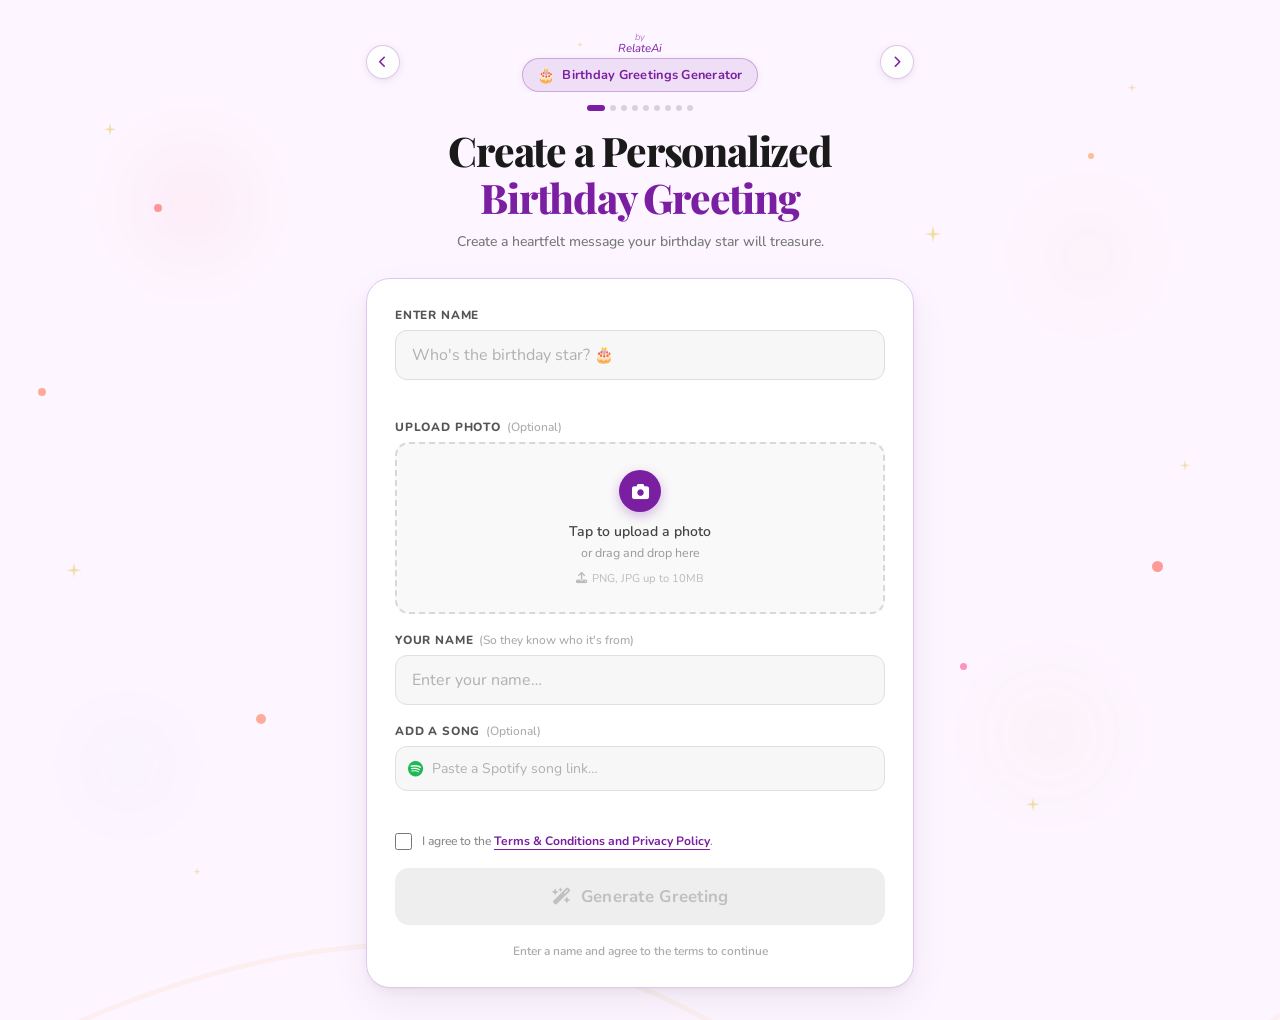
==== commit 202b117f: "Add shared teaser screen for personalized greeting notifications" ====
--- a/greetings-generator/index.html
+++ b/greetings-generator/index.html
@@ -299,6 +299,30 @@
         </div>
       </div>
 
+      <!-- ===================== SHARED TEASER SCREEN ===================== -->
+      <div id="shared-screen" class="screen" style="display: none">
+        <div class="floating-elements" id="shared-floats" aria-hidden="true"></div>
+
+        <div class="screen-inner shared-inner">
+          <!-- Big animated envelope -->
+          <div class="teaser-envelope" id="teaser-envelope" aria-hidden="true">💌</div>
+
+          <!-- Who sent it -->
+          <p class="teaser-from" id="teaser-from"></p>
+
+          <!-- Heading -->
+          <h1 class="teaser-heading" id="teaser-heading">You have a special greeting waiting for you</h1>
+
+          <p class="teaser-sub">Tap below to open your personal message</p>
+
+          <!-- Reveal button -->
+          <button class="generate-btn teaser-btn" id="shared-reveal-btn">
+            <i class="fa-solid fa-envelope-open-text" aria-hidden="true"></i>
+            <strong>Open Your Greeting</strong>
+          </button>
+        </div>
+      </div>
+
       <div class="toast" id="toast" role="status" aria-live="polite"></div>
     </div>
     <!-- /#app -->
--- a/greetings-generator/style.css
+++ b/greetings-generator/style.css
@@ -21,9 +21,20 @@
   --secondary: #ff6d02;
   --accent: #00aeba;
 
+  /* Button theming — overridden by JS via applyTheme() */
+  --btn-gradient: linear-gradient(135deg, #ff1502 0%, #d00416 100%);
+  --btn-shadow: 0 8px 28px rgba(255, 21, 2, 0.35);
+
+  /* Animation timing */
+  --dur-fast: 0.18s;
+  --dur-base: 0.35s;
+  --dur-slow: 0.55s;
+
   --font-display: "Playfair Display", Georgia, "Times New Roman", serif;
   --font-body: "Nunito", system-ui, -apple-system, sans-serif;
   --ease-spring: cubic-bezier(0.16, 1, 0.3, 1);
+  --ease-out: cubic-bezier(0, 0, 0.2, 1);
+  --ease-in-out: cubic-bezier(0.4, 0, 0.2, 1);
 }
 
 /* ============================================================
@@ -37,9 +48,6 @@
   --primary-hover: #6a1b9a;
   --secondary: #ff8c00;
   --accent: #ff8c00;
-  --floating1: #7b1fa222;
-  --floating2: #ff8c0020;
-  --floating3: #7b1fa215;
 }
 .theme-christmas {
   --page-bg: #fff5f5;
@@ -49,9 +57,6 @@
   --primary-hover: #a00d25;
   --secondary: #16a34a;
   --accent: #fbbf24;
-  --floating1: #c8102e22;
-  --floating2: #16a34a22;
-  --floating3: #fbbf2420;
 }
 .theme-easter {
   --page-bg: #f3fbfa;
@@ -61,9 +66,6 @@
   --primary-hover: #00695c;
   --secondary: #dfb400;
   --accent: #dfb400;
-  --floating1: #00897b22;
-  --floating2: #dfb40020;
-  --floating3: #00897b15;
 }
 .theme-mothers {
   --page-bg: #fff5f8;
@@ -73,9 +75,6 @@
   --primary-hover: #c2185b;
   --secondary: #ff6d02;
   --accent: #dfb400;
-  --floating1: #e91e6322;
-  --floating2: #ff6d0220;
-  --floating3: #dfb40020;
 }
 .theme-fathers {
   --page-bg: #f5f7fc;
@@ -85,9 +84,6 @@
   --primary-hover: #002d7a;
   --secondary: #f97316;
   --accent: #f97316;
-  --floating1: #003da520;
-  --floating2: #f9731620;
-  --floating3: #003da515;
 }
 .theme-eid {
   --page-bg: #f5fbf7;
@@ -97,9 +93,6 @@
   --primary-hover: #006630;
   --secondary: #dfb400;
   --accent: #dfb400;
-  --floating1: #00843d22;
-  --floating2: #dfb40020;
-  --floating3: #00843d18;
 }
 .theme-newyear {
   --page-bg: #fff8f0;
@@ -109,9 +102,6 @@
   --primary-hover: #e65100;
   --secondary: #ff4500;
   --accent: #ff4500;
-  --floating1: #ff8f0025;
-  --floating2: #e6510020;
-  --floating3: #ff8f0018;
 }
 .theme-holidays {
   --page-bg: #fdf5f8;
@@ -121,9 +111,6 @@
   --primary-hover: #880e4f;
   --secondary: #dfb400;
   --accent: #dfb400;
-  --floating1: #ad145722;
-  --floating2: #dfb40020;
-  --floating3: #ad145715;
 }
 .theme-vday {
   --page-bg: #fff5f8;
@@ -133,9 +120,6 @@
   --primary-hover: #880e4f;
   --secondary: #ff8f00;
   --accent: #ff8f00;
-  --floating1: #c2185b22;
-  --floating2: #ff8f0020;
-  --floating3: #c2185b15;
 }
 
 /* ============================================================
@@ -167,7 +151,7 @@
   background: var(--page-bg);
   color: #333333;
   overflow-x: hidden;
-  transition: background 0.45s ease;
+  transition: background var(--dur-base) var(--ease-in-out);
 }
 
 button {
@@ -179,6 +163,49 @@
 }
 
 /* ============================================================
+   ACCESSIBILITY — Skip link & screen-reader only
+   ============================================================ */
+.skip-link {
+  position: absolute;
+  top: -100%;
+  left: 16px;
+  z-index: 99999;
+  background: var(--primary);
+  color: #fff;
+  font-family: var(--font-body);
+  font-size: 0.875rem;
+  font-weight: 700;
+  padding: 10px 20px;
+  border-radius: 0 0 12px 12px;
+  text-decoration: none;
+  transition: top 0.2s;
+}
+.skip-link:focus {
+  top: 0;
+}
+
+.sr-only {
+  position: absolute;
+  width: 1px;
+  height: 1px;
+  padding: 0;
+  margin: -1px;
+  overflow: hidden;
+  clip: rect(0, 0, 0, 0);
+  white-space: nowrap;
+  border: 0;
+}
+
+/* ============================================================
+   GLOBAL FOCUS STYLES
+   ============================================================ */
+:focus-visible {
+  outline: 2.5px solid var(--primary);
+  outline-offset: 3px;
+  border-radius: 6px;
+}
+
+/* ============================================================
    APP SHELL
    ============================================================ */
 #app {
@@ -189,7 +216,7 @@
 }
 #app.app-ready {
   opacity: 1;
-  transition: opacity 0.25s ease;
+  transition: opacity 0.3s var(--ease-out);
 }
 
 /* ============================================================
@@ -199,7 +226,7 @@
   position: relative;
   width: 100%;
   min-height: 100vh;
-  padding: 30px;
+  padding: 32px 20px;
   display: flex;
   flex-direction: column;
   align-items: center;
@@ -212,7 +239,7 @@
   position: relative;
   z-index: 10;
   width: 100%;
-  max-width: 360px;
+  max-width: 368px;
   display: flex;
   flex-direction: column;
   align-items: center;
@@ -220,10 +247,6 @@
 
 .reveal-inner {
   align-items: center;
-}
-
-.screen-fade-out {
-  opacity: 0 !important;
 }
 
 /* ============================================================
@@ -241,24 +264,26 @@
   position: absolute;
   border-radius: 50%;
   transform: translate(-50%, -50%);
-  filter: blur(40px);
+  filter: blur(36px);
   animation: blobPulse ease-in-out infinite;
+  will-change: transform, opacity;
 }
 
 .float-sparkle {
   position: absolute;
   line-height: 0;
   animation: sparkleTwinkle ease-in-out infinite;
-  opacity: 0.55;
-}
-
-/* dots are small, no glow on light bg */
+  opacity: 0.5;
+  will-change: transform, opacity;
+}
+
 .float-dot {
   position: absolute;
   border-radius: 50%;
   animation: dotFloat ease-in-out infinite;
   box-shadow: none !important;
-  opacity: 0.45;
+  opacity: 0.4;
+  will-change: transform;
 }
 
 .float-dot.intense {
@@ -270,55 +295,28 @@
   inset: 0;
   width: 100%;
   height: 100%;
-  opacity: 0.07;
-}
-
-/* ---- Floating keyframes — calm, no seizure triggers ---- */
+  opacity: 0.06;
+}
+
 @keyframes blobPulse {
-  0%,
-  100% {
-    transform: translate(-50%, -50%) scale(1);
-    opacity: 0.6;
-  }
-  50% {
-    transform: translate(-50%, -50%) scale(1.15);
-    opacity: 0.9;
-  }
+  0%, 100% { transform: translate(-50%, -50%) scale(1); opacity: 0.55; }
+  50% { transform: translate(-50%, -50%) scale(1.18); opacity: 0.85; }
 }
 
 @keyframes sparkleTwinkle {
-  0%,
-  100% {
-    transform: scale(0.8) rotate(0deg);
-    opacity: 0.35;
-  }
-  50% {
-    transform: scale(1.2) rotate(15deg);
-    opacity: 0.7;
-  }
+  0%, 100% { transform: scale(0.75) rotate(0deg); opacity: 0.3; }
+  50% { transform: scale(1.25) rotate(18deg); opacity: 0.65; }
 }
 
 @keyframes dotFloat {
-  0%,
-  100% {
-    transform: translateY(0);
-  }
-  50% {
-    transform: translateY(-8px);
-  }
+  0%, 100% { transform: translateY(0); }
+  50% { transform: translateY(-9px); }
 }
 
 @keyframes dotFloatIntense {
-  0%,
-  100% {
-    transform: translate(0, 0);
-  }
-  40% {
-    transform: translate(6px, -8px);
-  }
-  70% {
-    transform: translate(-5px, -14px);
-  }
+  0%, 100% { transform: translate(0, 0); }
+  40% { transform: translate(6px, -9px); }
+  70% { transform: translate(-5px, -15px); }
 }
 
 /* ============================================================
@@ -328,36 +326,39 @@
   display: flex;
   align-items: center;
   justify-content: center;
-  gap: 12px;
-  width: 100%;
-  margin-bottom: 10px;
+  gap: 10px;
+  width: 100%;
+  margin-bottom: 8px;
 }
 
 .carousel-btn {
-  width: 36px;
-  height: 36px;
+  width: 34px;
+  height: 34px;
   border-radius: 50%;
   display: flex;
   align-items: center;
   justify-content: center;
+  background: rgba(255, 255, 255, 0.9);
+  border: 1.5px solid rgba(0, 0, 0, 0.08);
+  flex-shrink: 0;
+  font-size: 12px;
+  box-shadow: 0 2px 8px rgba(0, 0, 0, 0.08), 0 1px 2px rgba(0, 0, 0, 0.04);
+  transition:
+    border-color var(--dur-base) var(--ease-in-out),
+    color var(--dur-base) var(--ease-in-out),
+    transform var(--dur-fast),
+    box-shadow var(--dur-fast),
+    background var(--dur-fast);
+  backdrop-filter: blur(8px);
+}
+
+.carousel-btn:hover {
+  transform: scale(1.1);
+  box-shadow: 0 4px 14px rgba(0, 0, 0, 0.12);
   background: #ffffff;
-  border: 1px solid rgba(0, 0, 0, 0.1);
-  flex-shrink: 0;
-  font-size: 14px;
-  box-shadow: 0 1px 4px rgba(0, 0, 0, 0.07);
-  transition:
-    border-color 0.4s,
-    color 0.4s,
-    transform 0.15s,
-    background 0.2s;
-}
-
-.carousel-btn:hover {
-  transform: scale(1.08);
-  background: #f8f8f8;
 }
 .carousel-btn:active {
-  transform: scale(0.92);
+  transform: scale(0.9);
 }
 
 .carousel-label-wrap {
@@ -366,68 +367,69 @@
   flex-direction: column;
   align-items: center;
   justify-content: center;
-  gap: 4px;
+  gap: 3px;
   overflow: hidden;
   min-width: 0;
   position: relative;
 }
 
-/* "by RelateAi" — color driven by JS */
 .by-relateai {
   display: flex;
   flex-direction: column;
   align-items: center;
   line-height: 1.1;
   text-align: center;
-  transition: color 0.4s;
+  transition: color var(--dur-base) var(--ease-in-out);
 }
 
 .by-word {
-  font-size: 0.6rem;
+  font-size: 0.58rem;
   font-weight: 300;
   font-style: italic;
+  opacity: 0.7;
 }
 .relateai-word {
-  font-size: 0.75rem;
-  font-weight: 300;
+  font-size: 0.72rem;
+  font-weight: 400;
   font-style: italic;
 }
 
 .carousel-label {
   display: inline-flex;
   align-items: center;
-  gap: 8px;
-  padding: 6px 16px;
+  gap: 7px;
+  padding: 6px 14px;
   border-radius: 999px;
-  border: 1px solid;
-  background: #ffffff;
+  border: 1.5px solid;
+  background: rgba(255, 255, 255, 0.85);
   white-space: nowrap;
-  box-shadow: 0 1px 4px rgba(0, 0, 0, 0.06);
+  backdrop-filter: blur(8px);
+  box-shadow: 0 2px 8px rgba(0, 0, 0, 0.06);
   transition:
-    opacity 0.2s ease,
-    transform 0.2s ease,
-    background 0.4s,
-    border-color 0.4s;
+    opacity var(--dur-fast) var(--ease-out),
+    transform var(--dur-fast) var(--ease-out),
+    background var(--dur-base) var(--ease-in-out),
+    border-color var(--dur-base) var(--ease-in-out);
 }
 
 .carousel-label.fade-out {
   opacity: 0;
-  transform: translateY(-6px);
+  transform: translateY(-5px) scale(0.97);
 }
 .carousel-label.fade-in {
   opacity: 0;
-  transform: translateY(6px);
+  transform: translateY(5px) scale(0.97);
 }
 
 .carousel-emoji {
-  font-size: 0.85rem;
+  font-size: 0.9rem;
 }
 
 .carousel-text {
-  font-size: 0.82rem;
-  font-weight: 600;
+  font-size: 0.8rem;
+  font-weight: 700;
   letter-spacing: 0.02em;
-  transition: color 0.4s;
+  transition: color var(--dur-base) var(--ease-in-out);
 }
 
 /* ============================================================
@@ -435,7 +437,7 @@
    ============================================================ */
 .heading-wrap {
   text-align: center;
-  margin-bottom: 28px;
+  margin-bottom: 24px;
   width: 100%;
 }
 
@@ -443,43 +445,47 @@
   font-family: var(--font-display);
   font-size: 2rem;
   font-weight: 800;
-  line-height: 1.18;
-  letter-spacing: -0.025em;
+  line-height: 1.16;
+  letter-spacing: -0.03em;
   margin-bottom: 10px;
   transition:
-    opacity 0.25s ease,
-    transform 0.25s ease;
+    opacity var(--dur-fast) var(--ease-out),
+    transform var(--dur-fast) var(--ease-out);
 }
 
 .heading-line1 {
   display: block;
-  color: #222222;
+  color: #1a1a1a;
 }
 
 .heading-line2 {
   display: block;
   color: var(--primary);
-  transition: color 0.4s;
+  transition: color var(--dur-base) var(--ease-in-out);
 }
 
 .heading-sub {
-  color: #666666;
+  color: #777777;
   font-size: 0.875rem;
-  line-height: 1.65;
-}
-
-/* ============================================================
-   GLASS CARD — now a clean white card
+  font-weight: 500;
+  line-height: 1.6;
+}
+
+/* ============================================================
+   GLASS CARD — elevated white card
    ============================================================ */
 .glass-card {
   background: var(--card-bg);
   border-radius: 24px;
   padding: 24px;
   border: 1px solid var(--card-border);
-  box-shadow: 0 10px 35px rgba(0, 0, 0, 0.06);
+  box-shadow:
+    0 1px 2px rgba(0, 0, 0, 0.03),
+    0 4px 12px rgba(0, 0, 0, 0.05),
+    0 16px 40px rgba(0, 0, 0, 0.06);
   transition:
-    background 0.4s,
-    border-color 0.4s;
+    background var(--dur-base) var(--ease-in-out),
+    border-color var(--dur-base) var(--ease-in-out);
 }
 
 /* ============================================================
@@ -488,68 +494,76 @@
 .create-form {
   display: flex;
   flex-direction: column;
-  gap: 20px;
+  gap: 18px;
   width: 100%;
 }
 
 .form-group {
   display: flex;
   flex-direction: column;
-  gap: 8px;
+  gap: 7px;
 }
 
 .field-label {
-  color: #444444;
-  font-size: 0.78rem;
-  font-weight: 700;
-  letter-spacing: 0.06em;
+  color: #555555;
+  font-size: 0.74rem;
+  font-weight: 800;
+  letter-spacing: 0.07em;
   text-transform: uppercase;
+  display: flex;
+  align-items: center;
+  gap: 6px;
 }
 
 .optional-tag {
-  color: #999999;
-  font-weight: 400;
+  color: #aaaaaa;
+  font-weight: 500;
   text-transform: none;
   letter-spacing: normal;
-  font-size: 0.78rem;
+  font-size: 0.75rem;
 }
 
 .name-input {
   width: 100%;
-  padding: 14px 18px;
-  border-radius: 14px;
-  background: #f8f8f8;
-  border: 1.5px solid #dddddd;
-  color: #222222;
+  padding: 13px 16px;
+  border-radius: 12px;
+  background: #f7f7f8;
+  border: 1.5px solid #e0e0e0;
+  color: #1a1a1a;
   font-size: 1rem;
+  font-weight: 500;
   font-family: var(--font-body);
   outline: none;
   transition:
-    border-color 0.22s,
-    box-shadow 0.22s,
-    background 0.22s;
+    border-color var(--dur-fast) var(--ease-out),
+    box-shadow var(--dur-fast) var(--ease-out),
+    background var(--dur-fast) var(--ease-out);
   -webkit-appearance: none;
 }
 
 .name-input::placeholder {
-  color: #aaaaaa;
-}
-
-/* border/shadow on filled/focused state set by JS via theme.primaryColor */
+  color: #b0b0b0;
+  font-weight: 400;
+}
+
+.name-input:focus {
+  background: #ffffff;
+}
 
 /* ============================================================
    PHOTO DROP ZONE
    ============================================================ */
 .drop-zone {
-  border-radius: 16px;
+  border-radius: 14px;
   overflow: hidden;
   cursor: pointer;
-  border: 2px dashed #cccccc;
-  background: #fafafa;
-  min-height: 110px;
+  border: 2px dashed #d8d8d8;
+  background: #f9f9f9;
+  min-height: 106px;
   transition:
-    border-color 0.2s,
-    background 0.2s;
+    border-color var(--dur-fast) var(--ease-out),
+    background var(--dur-fast) var(--ease-out),
+    box-shadow var(--dur-fast) var(--ease-out);
   position: relative;
 }
 
@@ -559,9 +573,11 @@
 }
 .drop-zone.dragging {
   background: #f0f0f0;
+  border-color: var(--primary);
+  box-shadow: 0 0 0 3px color-mix(in srgb, var(--primary) 12%, transparent);
 }
 .drop-zone:focus-visible {
-  outline: 2px solid rgba(0, 0, 0, 0.2);
+  outline: 2.5px solid var(--primary);
   outline-offset: 2px;
 }
 
@@ -570,20 +586,25 @@
   flex-direction: column;
   align-items: center;
   justify-content: center;
-  gap: 12px;
-  padding: 28px 20px;
+  gap: 10px;
+  padding: 26px 20px;
 }
 
 .dz-icon-wrap {
-  width: 44px;
-  height: 44px;
+  width: 42px;
+  height: 42px;
   border-radius: 50%;
   display: flex;
   align-items: center;
   justify-content: center;
-  font-size: 18px;
+  font-size: 17px;
   background: var(--primary);
-  transition: background 0.4s;
+  transition: background var(--dur-base) var(--ease-in-out), transform var(--dur-fast);
+  box-shadow: 0 4px 12px color-mix(in srgb, var(--primary) 30%, transparent);
+}
+
+.drop-zone:hover .dz-icon-wrap {
+  transform: scale(1.08);
 }
 
 .dz-camera-icon {
@@ -597,11 +618,11 @@
 .dz-primary {
   color: #444444;
   font-size: 0.875rem;
-  font-weight: 500;
+  font-weight: 600;
 }
 
 .dz-secondary {
-  color: #888888;
+  color: #999999;
   font-size: 0.78rem;
   margin-top: 3px;
 }
@@ -609,16 +630,16 @@
 .dz-hint {
   display: flex;
   align-items: center;
-  gap: 6px;
-  color: #aaaaaa;
-  font-size: 0.72rem;
+  gap: 5px;
+  color: #bbbbbb;
+  font-size: 0.7rem;
 }
 
 .dz-preview {
   display: none;
   align-items: center;
-  gap: 16px;
-  padding: 16px;
+  gap: 14px;
+  padding: 14px 16px;
 }
 
 .dz-preview.visible {
@@ -626,13 +647,14 @@
 }
 
 .preview-img {
-  width: 60px;
-  height: 60px;
+  width: 56px;
+  height: 56px;
   border-radius: 50%;
   object-fit: cover;
   flex-shrink: 0;
-  border: 2px solid;
-  transition: border-color 0.4s;
+  border: 2.5px solid;
+  transition: border-color var(--dur-base) var(--ease-in-out);
+  box-shadow: 0 2px 8px rgba(0, 0, 0, 0.1);
 }
 
 .preview-info {
@@ -640,15 +662,14 @@
   min-width: 0;
 }
 
-/* preview-uploaded color set by JS via theme.primaryColor */
 .preview-uploaded {
   font-size: 0.875rem;
-  font-weight: 600;
-  transition: color 0.4s;
+  font-weight: 700;
+  transition: color var(--dur-base) var(--ease-in-out);
 }
 
 .preview-change {
-  color: #999999;
+  color: #aaaaaa;
   font-size: 0.78rem;
   margin-top: 2px;
 }
@@ -656,20 +677,21 @@
 .preview-remove {
   background: none;
   border: none;
-  color: #aaaaaa;
-  font-size: 0.8rem;
+  color: #bbbbbb;
+  font-size: 0.78rem;
+  font-weight: 600;
   cursor: pointer;
-  padding: 4px 8px;
-  border-radius: 6px;
+  padding: 5px 9px;
+  border-radius: 7px;
   transition:
-    color 0.2s,
-    background 0.2s;
+    color var(--dur-fast),
+    background var(--dur-fast);
   flex-shrink: 0;
 }
 
 .preview-remove:hover {
-  color: #333333;
-  background: rgba(0, 0, 0, 0.06);
+  color: #e53e3e;
+  background: rgba(229, 62, 62, 0.08);
 }
 
 #file-input {
@@ -677,51 +699,6 @@
 }
 
 /* ============================================================
-   GENERATE BUTTON
-   ============================================================ */
-.generate-btn {
-  width: 100%;
-  padding: 19px 24px;
-  border-radius: 14px;
-  display: flex;
-  align-items: center;
-  justify-content: center;
-  gap: 10px;
-  font-size: 1.08rem;
-  font-weight: 700;
-  letter-spacing: 0.01em;
-  border: none;
-  color: #bbbbbb;
-  background: #eeeeee;
-  box-shadow: none;
-  transition:
-    background 0.25s,
-    color 0.25s,
-    transform 0.15s;
-}
-
-.generate-btn:not(:disabled) {
-  background: var(--primary);
-  color: #ffffff;
-  cursor: pointer;
-}
-/* Light-background themes need dark button text */
-.theme-newyear .generate-btn:not(:disabled) {
-  color: #1a1a1a;
-}
-
-.generate-btn:not(:disabled):hover {
-  background: var(--primary-hover);
-  transform: translateY(-2px);
-}
-.generate-btn:not(:disabled):active {
-  transform: translateY(0) scale(0.98);
-}
-.generate-btn:disabled {
-  cursor: not-allowed;
-}
-
-/* ============================================================
    SPOTIFY INPUT
    ============================================================ */
 .spotify-input-wrap {
@@ -732,62 +709,59 @@
 
 .spotify-input-icon {
   position: absolute;
-  left: 14px;
+  left: 13px;
   color: #1db954;
   font-size: 1rem;
   pointer-events: none;
+  z-index: 1;
 }
 
 .spotify-input {
   width: 100%;
-  padding: 12px 16px 12px 38px;
+  padding: 12px 14px 12px 36px;
   border-radius: 12px;
-  border: 1.5px solid #dddddd;
-  background: #f8f8f8;
-  color: #222222;
+  border: 1.5px solid #e0e0e0;
+  background: #f7f7f8;
+  color: #1a1a1a;
   font-size: 0.875rem;
+  font-weight: 500;
   font-family: var(--font-body);
   transition:
-    border 0.2s,
-    box-shadow 0.2s;
+    border var(--dur-fast) var(--ease-out),
+    box-shadow var(--dur-fast) var(--ease-out),
+    background var(--dur-fast) var(--ease-out);
   outline: none;
+  -webkit-appearance: none;
 }
 
 .spotify-input:focus {
-  border-color: rgba(29, 185, 84, 0.7);
-  box-shadow: 0 0 0 4px rgba(29, 185, 84, 0.12);
+  border-color: rgba(29, 185, 84, 0.65);
+  box-shadow: 0 0 0 3px rgba(29, 185, 84, 0.12);
+  background: #ffffff;
 }
 
 .spotify-input::placeholder {
-  color: #aaaaaa;
-}
-
-/* ============================================================
-   SPOTIFY REVEAL PLAYER
-   ============================================================ */
-.spotify-player-wrap {
-  width: 100%;
-  margin-top: 16px;
-}
-
-.spotify-player-label {
+  color: #b0b0b0;
+  font-weight: 400;
+}
+
+.spotify-hint {
   font-size: 0.72rem;
-  font-weight: 700;
-  letter-spacing: 0.06em;
-  text-transform: uppercase;
-  color: #1db954;
-  margin-bottom: 8px;
-  display: flex;
-  align-items: center;
-  gap: 6px;
-}
+  font-weight: 500;
+  margin-top: 2px;
+  padding-left: 2px;
+  min-height: 1.2em;
+  transition: opacity var(--dur-fast);
+}
+.spotify-hint.error { color: #dc2626; }
+.spotify-hint.success { color: #16a34a; }
 
 /* ============================================================
    TERMS CHECKBOX
    ============================================================ */
 .terms-checkbox-wrap {
   display: flex;
-  align-items: center;
+  align-items: flex-start;
   gap: 10px;
   cursor: pointer;
 }
@@ -796,43 +770,162 @@
   width: 17px;
   height: 17px;
   flex-shrink: 0;
+  margin-top: 1px;
   accent-color: var(--primary);
   cursor: pointer;
 }
 
 .terms-checkbox-text {
   color: #888888;
-  font-size: 0.75rem;
-  line-height: 1.4;
+  font-size: 0.76rem;
+  font-weight: 500;
+  line-height: 1.5;
   user-select: none;
 }
 
 .terms-link {
   color: var(--primary);
+  font-weight: 700;
+  text-decoration: none;
+  border-bottom: 1px solid currentColor;
+  transition: opacity var(--dur-fast);
+}
+
+.terms-link:hover {
+  opacity: 0.72;
+}
+
+/* ============================================================
+   GENERATE BUTTON — premium gradient with shimmer
+   ============================================================ */
+.generate-btn {
+  width: 100%;
+  padding: 17px 24px;
+  border-radius: 14px;
+  display: flex;
+  align-items: center;
+  justify-content: center;
+  gap: 10px;
+  font-size: 1.05rem;
+  font-weight: 800;
+  letter-spacing: 0.015em;
+  border: none;
+  color: #c0c0c0;
+  background: #eeeeee;
+  box-shadow: none;
+  transition:
+    background var(--dur-base) var(--ease-in-out),
+    color var(--dur-base) var(--ease-in-out),
+    box-shadow var(--dur-base) var(--ease-in-out),
+    transform var(--dur-fast) var(--ease-spring);
+  position: relative;
+  overflow: hidden;
+}
+
+.generate-btn:not(:disabled) {
+  background: var(--primary);
+  color: #ffffff;
+  box-shadow: var(--btn-shadow, 0 8px 24px rgba(0, 0, 0, 0.2));
+  cursor: pointer;
+}
+
+/* Shimmer sweep on enabled state */
+.generate-btn:not(:disabled)::before {
+  content: '';
+  position: absolute;
+  top: 0;
+  left: -100%;
+  width: 60%;
+  height: 100%;
+  background: linear-gradient(
+    90deg,
+    transparent 0%,
+    rgba(255, 255, 255, 0.18) 50%,
+    transparent 100%
+  );
+  animation: btnShimmer 2.8s ease-in-out infinite;
+  pointer-events: none;
+}
+
+@keyframes btnShimmer {
+  0% { left: -80%; }
+  60%, 100% { left: 140%; }
+}
+
+.generate-btn:not(:disabled):hover {
+  transform: translateY(-2px);
+  box-shadow: var(--btn-shadow, 0 10px 30px rgba(0, 0, 0, 0.25));
+  filter: brightness(1.06);
+}
+.generate-btn:not(:disabled):active {
+  transform: translateY(0) scale(0.98);
+  filter: brightness(0.96);
+}
+.generate-btn:disabled {
+  cursor: not-allowed;
+}
+
+/* New Year theme has a light primary so button text must be dark */
+.theme-newyear .generate-btn:not(:disabled) {
+  color: #1a1a1a;
+}
+.theme-newyear .generate-btn:not(:disabled)::before {
+  background: linear-gradient(
+    90deg,
+    transparent 0%,
+    rgba(0, 0, 0, 0.07) 50%,
+    transparent 100%
+  );
+}
+
+/* ============================================================
+   GENERATE BUTTON HINT
+   ============================================================ */
+.generate-hint {
+  text-align: center;
+  font-size: 0.75rem;
   font-weight: 600;
-  text-decoration: underline;
-  text-underline-offset: 2px;
-}
-
-.terms-link:hover {
-  opacity: 0.8;
-}
-
-/* ============================================================
-   REVEAL — AVATAR GLOW (very subtle on light bg)
+  color: #aaaaaa;
+  min-height: 1.2em;
+  transition: opacity var(--dur-fast) var(--ease-out);
+  padding: 0 4px;
+}
+
+/* ============================================================
+   SPOTIFY REVEAL PLAYER
+   ============================================================ */
+.spotify-player-wrap {
+  width: 100%;
+  margin-top: 14px;
+}
+
+.spotify-player-label {
+  font-size: 0.7rem;
+  font-weight: 800;
+  letter-spacing: 0.07em;
+  text-transform: uppercase;
+  color: #1db954;
+  margin-bottom: 8px;
+  display: flex;
+  align-items: center;
+  gap: 6px;
+}
+
+/* ============================================================
+   REVEAL — AVATAR GLOW
    ============================================================ */
 .avatar-glow {
   position: absolute;
-  top: 5%;
+  top: 4%;
   left: 50%;
   transform: translateX(-50%);
-  width: 220px;
-  height: 220px;
-  filter: blur(50px);
+  width: 240px;
+  height: 240px;
+  filter: blur(55px);
   pointer-events: none;
   z-index: 2;
-  opacity: 0.45;
-  transition: background 0.4s;
+  opacity: 0.4;
+  transition: background var(--dur-base) var(--ease-in-out);
 }
 
 /* ============================================================
@@ -840,52 +933,43 @@
    ============================================================ */
 .avatar-wrap {
   position: relative;
-  margin-bottom: 20px;
-  animation: avatarEntry 0.5s var(--ease-spring) 0.1s both;
+  margin-bottom: 18px;
+  animation: avatarEntry 0.55s var(--ease-spring) 0.1s both;
 }
 
 @keyframes avatarEntry {
-  from {
-    transform: scale(0) rotate(-12deg);
-    opacity: 0;
-  }
-  to {
-    transform: scale(1) rotate(0deg);
-    opacity: 1;
-  }
+  from { transform: scale(0.1) rotate(-18deg); opacity: 0; }
+  to   { transform: scale(1) rotate(0deg);   opacity: 1; }
 }
 
 .avatar-ring {
   position: absolute;
-  inset: -4px;
+  inset: -5px;
   border-radius: 50%;
-  background: conic-gradient(var(--primary), var(--secondary), var(--primary));
-  animation: ringRotate 8s linear infinite;
-  transition: background 0.4s;
+  background: conic-gradient(var(--primary), var(--secondary), var(--accent, var(--primary)), var(--primary));
+  animation: ringRotate 7s linear infinite;
+  transition: background var(--dur-base) var(--ease-in-out);
 }
 
 @keyframes ringRotate {
-  from {
-    transform: rotate(0deg);
-  }
-  to {
-    transform: rotate(360deg);
-  }
+  to { transform: rotate(360deg); }
 }
 
 .avatar-circle {
   position: relative;
-  width: 108px;
-  height: 108px;
+  width: 112px;
+  height: 112px;
   border-radius: 50%;
   overflow: hidden;
   display: flex;
   align-items: center;
   justify-content: center;
-  border: 3px solid rgba(255, 255, 255, 0.9);
-  box-shadow: 0 4px 20px rgba(0, 0, 0, 0.12);
+  border: 3px solid rgba(255, 255, 255, 0.95);
+  box-shadow:
+    0 4px 20px rgba(0, 0, 0, 0.12),
+    0 0 0 1px rgba(255, 255, 255, 0.4) inset;
   z-index: 1;
-  transition: background 0.4s;
+  transition: background var(--dur-base) var(--ease-in-out);
 }
 
 .avatar-img {
@@ -894,67 +978,56 @@
   object-fit: cover;
 }
 
-/* heart icon color — white is fine since circle bg is brand gradient */
 .avatar-heart {
   color: #ffffff;
-  font-size: 30px;
+  font-size: 32px;
+  filter: drop-shadow(0 2px 4px rgba(0, 0, 0, 0.15));
 }
 
 .emoji-badge {
   position: absolute;
   bottom: -4px;
   right: -4px;
-  width: 32px;
-  height: 32px;
+  width: 34px;
+  height: 34px;
   border-radius: 50%;
   display: flex;
   align-items: center;
   justify-content: center;
-  border: 2px solid #ffffff;
-  box-shadow: 0 2px 8px rgba(0, 0, 0, 0.15);
-  font-size: 0.9rem;
+  border: 2.5px solid #ffffff;
+  box-shadow: 0 3px 10px rgba(0, 0, 0, 0.18);
+  font-size: 0.95rem;
   z-index: 2;
-  animation: badgePulse 2s ease-in-out infinite;
-  transition: background 0.4s;
+  animation: badgePulse 2.2s ease-in-out infinite;
+  transition: background var(--dur-base) var(--ease-in-out);
   user-select: none;
 }
 
 @keyframes badgePulse {
-  0%,
-  100% {
-    transform: scale(1);
-  }
-  50% {
-    transform: scale(1.12);
-  }
-}
-
-/* ============================================================
-   REVEAL — GREETING
+  0%, 100% { transform: scale(1); }
+  50%       { transform: scale(1.14); }
+}
+
+/* ============================================================
+   REVEAL — GREETING SECTION
    ============================================================ */
 .greeting-section {
   text-align: center;
-  margin-bottom: 4px;
+  margin-bottom: 2px;
   animation: fadeSlideUp 0.6s var(--ease-spring) 0.3s both;
 }
 
 @keyframes fadeSlideUp {
-  from {
-    opacity: 0;
-    transform: translateY(16px);
-  }
-  to {
-    opacity: 1;
-    transform: translateY(0);
-  }
+  from { opacity: 0; transform: translateY(18px); }
+  to   { opacity: 1; transform: translateY(0); }
 }
 
 .greeting-heading {
   font-family: var(--font-display);
   font-size: 2.3rem;
   font-weight: 900;
-  line-height: 1.15;
-  letter-spacing: -0.025em;
+  line-height: 1.12;
+  letter-spacing: -0.03em;
   background-clip: text;
   -webkit-background-clip: text;
   -webkit-text-fill-color: transparent;
@@ -962,133 +1035,204 @@
 }
 
 /* ============================================================
-   REVEAL — GREETING CARD
+   REVEAL — GREETING CARD (premium)
    ============================================================ */
 .greeting-card {
   width: 100%;
-  margin-top: 16px;
+  margin-top: 14px;
   position: relative;
   box-shadow:
-    0 6px 30px rgba(0, 0, 0, 0.08),
-    0 1px 4px rgba(0, 0, 0, 0.04);
+    0 2px 4px rgba(0, 0, 0, 0.04),
+    0 8px 24px rgba(0, 0, 0, 0.07),
+    0 24px 48px rgba(0, 0, 0, 0.05);
   animation: greetingCardEntry 0.65s var(--ease-spring) 0.45s both;
 }
 
 @keyframes greetingCardEntry {
-  from {
-    opacity: 0;
-    transform: translateY(24px) scale(0.97);
-  }
-  to {
-    opacity: 1;
-    transform: translateY(0) scale(1);
-  }
-}
-
+  from { opacity: 0; transform: translateY(28px) scale(0.96); }
+  to   { opacity: 1; transform: translateY(0) scale(1); }
+}
+
+/* Solid primary accent line at top of card */
 .card-accent-line {
   position: absolute;
   top: 0;
-  left: 24px;
-  right: 24px;
-  height: 4px;
+  left: 50%;
+  transform: translateX(-50%);
+  width: 48px;
+  height: 3px;
   border-radius: 0 0 4px 4px;
   background: var(--primary);
-  transition: background 0.4s;
+  transition: background var(--dur-base) var(--ease-in-out);
 }
 
 .card-badge-row {
   display: flex;
   align-items: center;
-  gap: 12px;
-  margin-bottom: 16px;
-}
-
-/* emoji box bg/border set by JS */
+  gap: 10px;
+  margin-bottom: 14px;
+}
+
+/* Pill badge: emoji + label side by side in one chip */
+.card-badge-pill {
+  display: inline-flex;
+  align-items: center;
+  gap: 7px;
+  padding: 5px 12px 5px 8px;
+  border-radius: 999px;
+  background: color-mix(in srgb, var(--primary) 10%, transparent);
+  border: 1px solid color-mix(in srgb, var(--primary) 22%, transparent);
+  transition:
+    background var(--dur-base) var(--ease-in-out),
+    border-color var(--dur-base) var(--ease-in-out);
+}
+
 .card-emoji-box {
-  width: 36px;
-  height: 36px;
-  border-radius: 10px;
+  width: 26px;
+  height: 26px;
+  border-radius: 50%;
   display: flex;
   align-items: center;
   justify-content: center;
-  font-size: 1rem;
+  font-size: 0.85rem;
   flex-shrink: 0;
-  border: 1px solid;
-  transition:
-    background 0.4s,
-    border-color 0.4s;
   user-select: none;
 }
 
 .card-badge-text {
-  font-size: 0.72rem;
-  font-weight: 700;
-  letter-spacing: 0.1em;
+  font-size: 0.68rem;
+  font-weight: 800;
+  letter-spacing: 0.08em;
   text-transform: uppercase;
   color: var(--primary);
-  transition: color 0.4s;
+  transition: color var(--dur-base) var(--ease-in-out);
 }
 
 .greeting-text {
-  color: #444444;
-  font-size: 0.97rem;
-  line-height: 1.82;
-  font-weight: 400;
-  transition: opacity 0.2s ease;
+  color: #3d3d3d;
+  font-size: 0.96rem;
+  line-height: 1.85;
+  font-weight: 500;
+  transition: opacity var(--dur-fast) var(--ease-out);
 }
 
 .card-footer-row {
-  margin-top: 18px;
-  padding-top: 14px;
+  margin-top: 16px;
+  padding-top: 12px;
   border-top: 1px solid #f0f0f0;
   display: flex;
   align-items: center;
-  justify-content: flex-end;
+  justify-content: flex-start;
   gap: 8px;
 }
 
 /* ============================================================
-   REVEAL — ACTION BUTTONS
+   AD SPONSOR ZONE
+   ============================================================ */
+.sponsor-zone {
+  width: 100%;
+  min-height: 76px;
+  border-radius: 14px;
+  margin-top: 14px;
+  margin-bottom: 2px;
+  background: rgba(255, 255, 255, 0.6);
+  border: 1.5px dashed #d8d0d0;
+  display: none;
+  align-items: center;
+  justify-content: center;
+  font-size: 0.6rem;
+  font-weight: 800;
+  letter-spacing: 0.14em;
+  text-transform: uppercase;
+  color: #c8b8b8;
+  position: relative;
+  opacity: 0;
+  transform: translateY(6px);
+  transition:
+    opacity 0.3s var(--ease-out),
+    transform 0.3s var(--ease-spring);
+}
+
+.sponsor-zone.ad-visible {
+  display: flex;
+  opacity: 1;
+  transform: translateY(0);
+}
+
+.sponsor-label {
+  pointer-events: none;
+}
+
+/* ============================================================
+   REVEAL — ACTION BUTTONS (clear hierarchy)
    ============================================================ */
 .reveal-actions {
   width: 100%;
   display: flex;
   flex-direction: column;
   gap: 10px;
-  margin-top: 16px;
+  margin-top: 14px;
   animation: fadeSlideUp 0.45s var(--ease-spring) 0.7s both;
 }
 
+/* Primary — Share (most important, most beautiful) */
 .btn-primary-action {
   width: 100%;
-  padding: 15px 24px;
+  padding: 16px 24px;
   border-radius: 14px;
   display: flex;
   align-items: center;
   justify-content: center;
   gap: 10px;
+  font-family: var(--font-body);
   font-size: 1rem;
-  font-weight: 700;
+  font-weight: 800;
   letter-spacing: 0.01em;
   border: none;
   color: #ffffff;
   background: var(--primary);
+  box-shadow: var(--btn-shadow, 0 6px 20px rgba(0, 0, 0, 0.18));
+  position: relative;
+  overflow: hidden;
   transition:
-    background 0.4s,
-    transform 0.15s;
+    transform var(--dur-fast) var(--ease-spring),
+    filter var(--dur-fast),
+    box-shadow var(--dur-fast);
+}
+
+.btn-primary-action i {
+  color: #ffffff;
+}
+
+.btn-primary-action::before {
+  content: '';
+  position: absolute;
+  top: 0; left: -100%;
+  width: 60%;
+  height: 100%;
+  background: linear-gradient(90deg, transparent, rgba(255,255,255,0.15), transparent);
+  animation: btnShimmer 3s ease-in-out infinite 1s;
+  pointer-events: none;
 }
 
 .btn-primary-action:hover {
-  background: var(--primary-hover);
   transform: translateY(-2px);
+  filter: brightness(1.07);
+  box-shadow: var(--btn-shadow, 0 10px 28px rgba(0, 0, 0, 0.22));
 }
 .btn-primary-action:active {
-  transform: translateY(0) scale(0.98);
-}
+  transform: scale(0.98) translateY(0);
+  filter: brightness(0.96);
+}
+
 .theme-newyear .btn-primary-action {
   color: #1a1a1a;
 }
-
+.theme-newyear .btn-primary-action::before {
+  background: linear-gradient(90deg, transparent, rgba(0,0,0,0.06), transparent);
+}
+
+/* Secondary — Try a Different Message */
 .btn-secondary-action {
   width: 100%;
   padding: 14px 24px;
@@ -1097,43 +1241,58 @@
   align-items: center;
   justify-content: center;
   gap: 10px;
-  font-size: 0.95rem;
-  font-weight: 600;
+  font-family: var(--font-body);
+  font-size: 0.93rem;
+  font-weight: 700;
   letter-spacing: 0.01em;
-  background: #ffffff;
-  border: 2px solid #dddddd;
-  color: #444444;
+  background: rgba(255, 255, 255, 0.9);
+  border: 2px solid;
+  border-color: color-mix(in srgb, var(--primary) 30%, transparent);
+  color: var(--primary);
   transition:
-    transform 0.15s,
-    background 0.2s,
-    border-color 0.2s;
+    transform var(--dur-fast) var(--ease-spring),
+    background var(--dur-fast),
+    border-color var(--dur-fast),
+    box-shadow var(--dur-fast);
+  backdrop-filter: blur(4px);
 }
 
 .btn-secondary-action:hover {
   transform: translateY(-1px);
-  background: #f8f8f8;
+  background: color-mix(in srgb, var(--primary) 6%, white);
+  border-color: color-mix(in srgb, var(--primary) 55%, transparent);
+  box-shadow: 0 4px 14px color-mix(in srgb, var(--primary) 14%, transparent);
 }
 .btn-secondary-action:active {
   transform: scale(0.98);
 }
 
+/* Ghost — Start over (least prominent) */
 .btn-ghost-action {
   background: none;
   border: none;
   color: var(--primary);
-  font-size: 0.82rem;
   font-family: var(--font-body);
+  font-size: 0.8rem;
+  font-weight: 700;
   display: flex;
   align-items: center;
   justify-content: center;
   gap: 6px;
-  padding-top: 4px;
-  width: 100%;
-  transition: color 0.2s;
+  padding: 6px;
+  width: 100%;
+  opacity: 0.75;
+  transition:
+    opacity var(--dur-fast),
+    transform var(--dur-fast);
 }
 
 .btn-ghost-action:hover {
-  color: #555555;
+  opacity: 1;
+  transform: translateY(-1px);
+}
+.btn-ghost-action:active {
+  transform: scale(0.97);
 }
 
 /* ============================================================
@@ -1141,13 +1300,13 @@
    ============================================================ */
 @media (min-width: 480px) {
   .screen-inner {
-    max-width: 384px;
+    max-width: 390px;
   }
   .main-heading {
     font-size: 2.2rem;
   }
   .greeting-heading {
-    font-size: 2.5rem;
+    font-size: 2.55rem;
   }
 }
 
@@ -1156,16 +1315,17 @@
    ============================================================ */
 @media (min-width: 768px) {
   .screen-inner {
-    max-width: 420px;
+    max-width: 424px;
   }
   .main-heading {
     font-size: 2.4rem;
   }
   .greeting-heading {
-    font-size: 2.7rem;
+    font-size: 2.75rem;
   }
   .greeting-text {
     font-size: 1rem;
+    line-height: 1.9;
   }
 }
 
@@ -1174,11 +1334,14 @@
    ============================================================ */
 @media (min-width: 1024px) {
   .screen-inner {
-    max-width: 540px;
+    max-width: 548px;
   }
   .main-heading {
-    font-size: 2.5rem;
+    font-size: 2.55rem;
   }
+  .glass-card {
+    padding: 28px;
+  }
 }
 
 /* ============================================================
@@ -1188,33 +1351,34 @@
   display: flex;
   align-items: center;
   justify-content: center;
-  gap: 6px;
-  margin-top: 6px;
-  margin-bottom: 18px;
+  gap: 5px;
+  margin-top: 5px;
+  margin-bottom: 16px;
 }
 
 .carousel-dot {
   width: 6px;
   height: 6px;
   border-radius: 50%;
-  background: rgba(0, 0, 0, 0.18);
+  background: rgba(0, 0, 0, 0.14);
   border: none;
   padding: 0;
   cursor: pointer;
   transition:
-    background 0.3s,
-    width 0.25s,
-    border-radius 0.25s;
+    background var(--dur-base) var(--ease-in-out),
+    width 0.28s var(--ease-spring),
+    border-radius 0.28s var(--ease-spring),
+    transform var(--dur-fast);
   flex-shrink: 0;
 }
 
-/* active dot background set by JS via theme.primaryColor */
 .carousel-dot.active {
-  width: 16px;
+  width: 18px;
   border-radius: 3px;
 }
 .carousel-dot:hover:not(.active) {
-  background: rgba(0, 0, 0, 0.35);
+  background: rgba(0, 0, 0, 0.3);
+  transform: scale(1.15);
 }
 
 /* ============================================================
@@ -1223,11 +1387,12 @@
 .char-counter {
   display: block;
   text-align: right;
-  font-size: 0.72rem;
-  color: #aaaaaa;
+  font-size: 0.7rem;
+  font-weight: 600;
+  color: #bbbbbb;
   opacity: 0;
-  transition: opacity 0.2s;
-  margin-top: 4px;
+  transition: opacity var(--dur-fast) var(--ease-out);
+  margin-top: 3px;
   min-height: 1em;
 }
 
@@ -1235,60 +1400,42 @@
    DROP ZONE ERROR
    ============================================================ */
 .dz-error {
-  color: #cc2200;
-  font-size: 0.78rem;
-  font-weight: 500;
+  color: #dc2626;
+  font-size: 0.76rem;
+  font-weight: 600;
   text-align: center;
   margin-top: 4px;
-  animation: fadeSlideUp 0.2s ease both;
-}
-
-/* ============================================================
-   CARD COPY BUTTON
-   ============================================================ */
-.card-copy-btn {
-  margin-left: 0;
-  background: none;
-  border: none;
-  color: #cccccc;
-  font-size: 0.8rem;
-  cursor: pointer;
-  padding: 4px 6px;
-  border-radius: 6px;
-  flex-shrink: 0;
-  transition:
-    color 0.2s,
-    background 0.2s;
-}
-
-.card-copy-btn:hover {
-  color: #555555;
-  background: rgba(0, 0, 0, 0.06);
-}
-
-/* ============================================================
-   TOAST NOTIFICATION
+  animation: fadeSlideUp 0.2s var(--ease-out) both;
+}
+
+/* ============================================================
+   TOAST NOTIFICATION (improved)
    ============================================================ */
 .toast {
   position: fixed;
   bottom: 32px;
   left: 50%;
-  transform: translateX(-50%) translateY(12px);
-  background: #222222;
-  border: 1px solid rgba(255, 255, 255, 0.08);
+  transform: translateX(-50%) translateY(14px);
+  background: #1a1a1a;
+  border: 1px solid rgba(255, 255, 255, 0.1);
   color: #f5f5f5;
-  font-size: 0.875rem;
-  font-weight: 500;
-  padding: 11px 20px;
+  font-family: var(--font-body);
+  font-size: 0.855rem;
+  font-weight: 600;
+  padding: 11px 22px;
   border-radius: 999px;
   pointer-events: none;
   opacity: 0;
   transition:
-    opacity 0.22s ease,
-    transform 0.22s var(--ease-spring);
+    opacity 0.22s var(--ease-out),
+    transform 0.28s var(--ease-spring);
   z-index: 1000;
-  white-space: nowrap;
-  box-shadow: 0 8px 24px rgba(0, 0, 0, 0.22);
+  max-width: min(92vw, 360px);
+  text-align: center;
+  line-height: 1.4;
+  box-shadow:
+    0 4px 16px rgba(0, 0, 0, 0.18),
+    0 1px 3px rgba(0, 0, 0, 0.12);
 }
 
 .toast.toast-visible {
@@ -1297,7 +1444,7 @@
 }
 
 /* ============================================================
-   SHARED-LINK LOADER — instant overlay while Firestore loads
+   SHARED-LINK LOADER
    ============================================================ */
 html.is-shared #create-screen {
   opacity: 0;
@@ -1313,7 +1460,7 @@
   align-items: center;
   justify-content: center;
   opacity: 1;
-  transition: opacity 0.5s ease;
+  transition: opacity 0.5s var(--ease-out);
 }
 html.is-shared .shared-loader {
   display: flex;
@@ -1330,6 +1477,7 @@
   gap: 18px;
   text-align: center;
   padding: 40px 32px;
+  outline: none;
 }
 
 .loader-icon {
@@ -1339,13 +1487,8 @@
   filter: drop-shadow(0 8px 24px rgba(255, 21, 2, 0.18));
 }
 @keyframes loaderFloat {
-  0%,
-  100% {
-    transform: translateY(0) scale(1);
-  }
-  50% {
-    transform: translateY(-12px) scale(1.06);
-  }
+  0%, 100% { transform: translateY(0) scale(1); }
+  50%       { transform: translateY(-12px) scale(1.06); }
 }
 
 .loader-heading {
@@ -1377,61 +1520,22 @@
   transform-origin: 1.75px 21px;
   animation: lBarFade 1.2s linear infinite;
 }
-.l-bar:nth-child(1) {
-  transform: rotate(0deg);
-  animation-delay: -1.1s;
-}
-.l-bar:nth-child(2) {
-  transform: rotate(30deg);
-  animation-delay: -1s;
-}
-.l-bar:nth-child(3) {
-  transform: rotate(60deg);
-  animation-delay: -0.9s;
-}
-.l-bar:nth-child(4) {
-  transform: rotate(90deg);
-  animation-delay: -0.8s;
-}
-.l-bar:nth-child(5) {
-  transform: rotate(120deg);
-  animation-delay: -0.7s;
-}
-.l-bar:nth-child(6) {
-  transform: rotate(150deg);
-  animation-delay: -0.6s;
-}
-.l-bar:nth-child(7) {
-  transform: rotate(180deg);
-  animation-delay: -0.5s;
-}
-.l-bar:nth-child(8) {
-  transform: rotate(210deg);
-  animation-delay: -0.4s;
-}
-.l-bar:nth-child(9) {
-  transform: rotate(240deg);
-  animation-delay: -0.3s;
-}
-.l-bar:nth-child(10) {
-  transform: rotate(270deg);
-  animation-delay: -0.2s;
-}
-.l-bar:nth-child(11) {
-  transform: rotate(300deg);
-  animation-delay: -0.1s;
-}
-.l-bar:nth-child(12) {
-  transform: rotate(330deg);
-  animation-delay: 0s;
-}
+.l-bar:nth-child(1)  { transform: rotate(0deg);   animation-delay: -1.1s; }
+.l-bar:nth-child(2)  { transform: rotate(30deg);  animation-delay: -1.0s; }
+.l-bar:nth-child(3)  { transform: rotate(60deg);  animation-delay: -0.9s; }
+.l-bar:nth-child(4)  { transform: rotate(90deg);  animation-delay: -0.8s; }
+.l-bar:nth-child(5)  { transform: rotate(120deg); animation-delay: -0.7s; }
+.l-bar:nth-child(6)  { transform: rotate(150deg); animation-delay: -0.6s; }
+.l-bar:nth-child(7)  { transform: rotate(180deg); animation-delay: -0.5s; }
+.l-bar:nth-child(8)  { transform: rotate(210deg); animation-delay: -0.4s; }
+.l-bar:nth-child(9)  { transform: rotate(240deg); animation-delay: -0.3s; }
+.l-bar:nth-child(10) { transform: rotate(270deg); animation-delay: -0.2s; }
+.l-bar:nth-child(11) { transform: rotate(300deg); animation-delay: -0.1s; }
+.l-bar:nth-child(12) { transform: rotate(330deg); animation-delay:  0.0s; }
+
 @keyframes lBarFade {
-  0% {
-    opacity: 1;
-  }
-  100% {
-    opacity: 0.08;
-  }
+  0%   { opacity: 1; }
+  100% { opacity: 0.08; }
 }
 
 .loader-sub {
@@ -1439,150 +1543,52 @@
   font-weight: 600;
   color: #aaaaaa;
   margin: 0;
-  transition: opacity 0.2s ease;
+  transition: opacity 0.2s var(--ease-out);
   letter-spacing: 0.01em;
 }
 
 /* ============================================================
-  AD SPACE — inline between greeting card and Spotify player
-  ============================================================ */
-.sponsor-zone {
-  width: 100%;
-  min-height: 80px;
-  border-radius: 16px;
-  margin-top: 16px;
-  margin-bottom: 4px;
-  background: rgba(255, 255, 255, 0.5);
-  border: 1.5px dashed #c0b4b4;
-  display: flex;
-  align-items: center;
-  justify-content: center;
-  font-size: 0.62rem;
-  font-weight: 700;
-  letter-spacing: 0.14em;
-  text-transform: uppercase;
-  color: #c0b4b4;
-}
-
-/* ============================================================
-  GREETING CARD BOUNCE (on regenerate)
-  ============================================================ */
+   GREETING CARD BOUNCE (on regenerate)
+   ============================================================ */
 @keyframes cardBounce {
-  0% {
-    transform: translateY(0) scale(1);
-  }
-  35% {
-    transform: translateY(-5px) scale(1.02);
-  }
-  70% {
-    transform: translateY(1px) scale(0.99);
-  }
-  100% {
-    transform: translateY(0) scale(1);
-  }
+  0%   { transform: translateY(0) scale(1); }
+  35%  { transform: translateY(-6px) scale(1.025); }
+  70%  { transform: translateY(1px) scale(0.99); }
+  100% { transform: translateY(0) scale(1); }
 }
 
 .greeting-card.bouncing {
-  animation: cardBounce 0.42s var(--ease-spring);
+  animation: cardBounce 0.44s var(--ease-spring);
 }
 
 /* ============================================================
    MOBILE — hide drag-and-drop copy on pure touch
    ============================================================ */
 @media (hover: none) {
-  .dz-secondary {
-    display: none;
-  }
-}
-
-/* ============================================================
-   VERY SMALL SCREENS (≤ 360px  — iPhone SE, Galaxy A)
-   Reduce padding so content is never clipped
+  .dz-secondary { display: none; }
+}
+
+/* ============================================================
+   VERY SMALL SCREENS (≤ 360px)
    ============================================================ */
 @media (max-width: 360px) {
-  .screen {
-    padding: 20px 16px;
-  }
-
-  .glass-card {
-    padding: 20px 16px;
-  }
-
-  .screen-inner {
-    width: 100%;
-  }
-
-  .main-heading {
-    font-size: 1.6rem;
-    line-height: 1.25;
-  }
-
-  .greeting-heading {
-    font-size: 1.8rem;
-  }
-
-  /* Tighter carousel on narrow screens */
-  .carousel-wrap {
-    gap: 8px;
-  }
-  .carousel-label-wrap {
-    min-width: 0;
-    overflow: hidden;
-  }
-  .carousel-text {
-    font-size: 0.8rem;
-  }
-
-  /* Smaller form inputs */
+  .screen { padding: 20px 14px; }
+  .glass-card { padding: 18px 14px; }
+  .screen-inner { width: 100%; }
+  .main-heading { font-size: 1.65rem; line-height: 1.22; }
+  .greeting-heading { font-size: 1.85rem; }
+  .carousel-wrap { gap: 7px; }
+  .carousel-label-wrap { min-width: 0; overflow: hidden; }
+  .carousel-text { font-size: 0.76rem; }
   .name-input,
-  .spotify-input {
-    font-size: 0.88rem;
-    padding: 12px 14px;
-  }
-
-  /* Generate button */
-  .generate-btn {
-    padding: 14px 20px;
-    font-size: 0.92rem;
-  }
-
-  /* Reveal screen heading */
-  .greeting-heading {
-    font-size: 1.75rem;
-  }
-
-  /* Greeting text */
-  .greeting-text {
-    font-size: 0.85rem;
-    line-height: 1.65;
-  }
-
-  /* Action buttons */
+  .spotify-input { font-size: 0.875rem; padding: 11px 13px; }
+  .generate-btn { padding: 15px 18px; font-size: 0.95rem; }
   .btn-primary-action,
-  .btn-secondary-action {
-    padding: 13px 16px;
-    font-size: 0.88rem;
-  }
-
-  /* Drop zone */
-  .drop-zone {
-    padding: 16px 12px;
-  }
-
-  /* Toast — avoid home indicator overlap */
-  .toast {
-    bottom: 20px;
-  }
-
-  /* Loader box on narrow screens */
-  .loader-box {
-    padding: 32px 20px;
-    gap: 14px;
-  }
-
-  .loader-heading {
-    font-size: 1.3rem;
-  }
+  .btn-secondary-action { padding: 13px 14px; font-size: 0.875rem; }
+  .drop-zone { padding: 14px 10px; }
+  .toast { bottom: 18px; }
+  .loader-box { padding: 30px 18px; gap: 14px; }
+  .loader-heading { font-size: 1.3rem; }
 }
 
 /* ============================================================
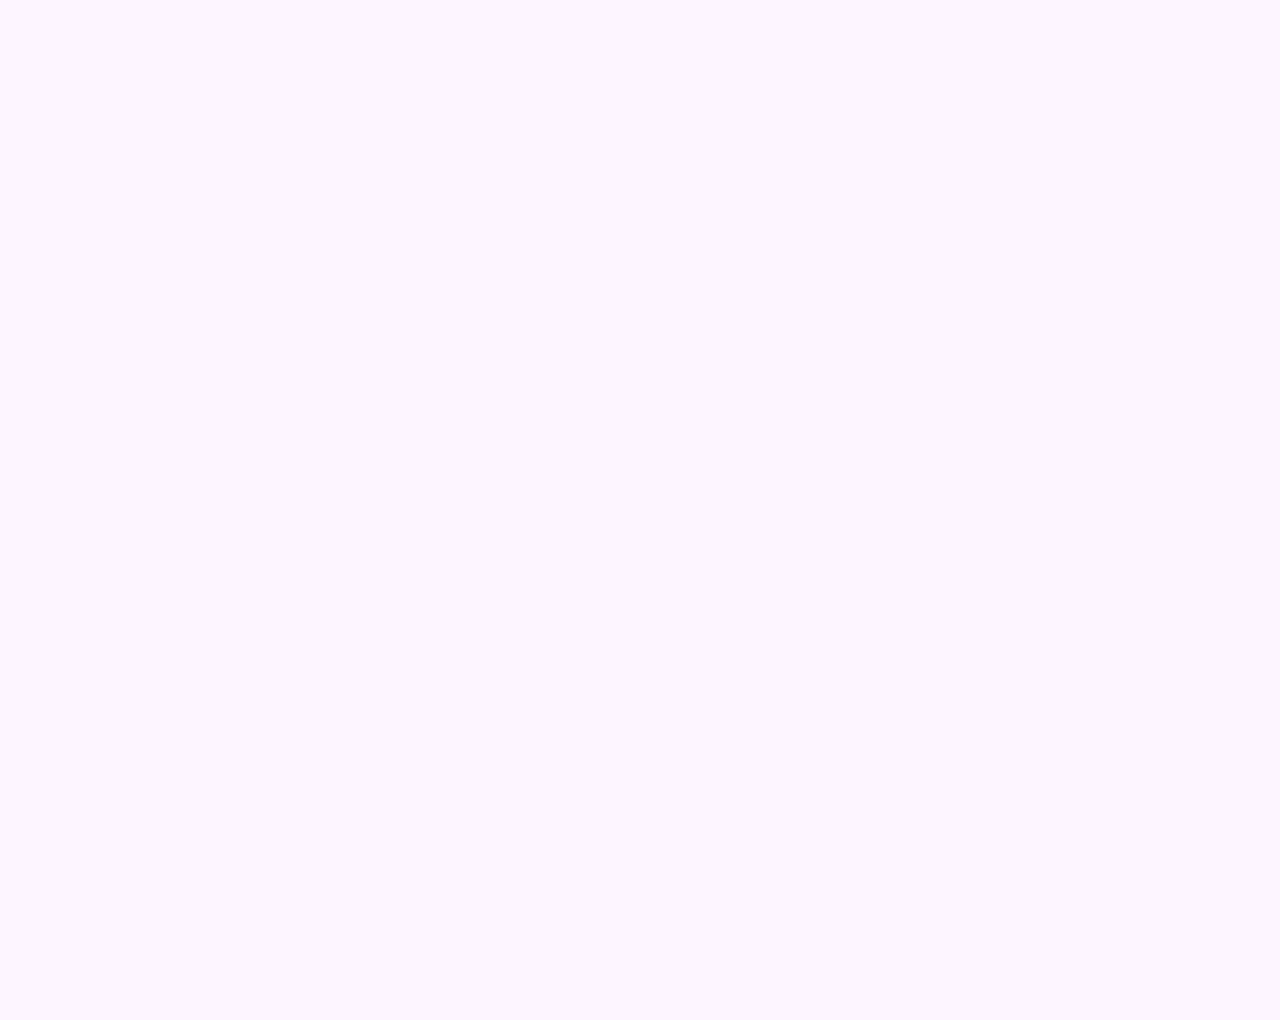
==== commit e08ee13f: "Remove unused badge elements from greeting card for cleaner design" ====
--- a/greetings-generator/index.html
+++ b/greetings-generator/index.html
@@ -258,12 +258,7 @@
           <!-- Greeting Card -->
           <div class="greeting-card glass-card" id="greeting-card">
             <div class="card-accent-line" id="card-accent-line" aria-hidden="true"></div>
-            <div class="card-badge-row">
-              <div class="card-badge-pill" id="card-badge-pill">
-                <div class="card-emoji-box" id="card-emoji-box" aria-hidden="true"></div>
-                <p class="card-badge-text" id="card-badge-text"></p>
-              </div>
-            </div>
+
             <p class="greeting-text" id="greeting-text"></p>
             <div class="card-footer-row"></div>
           </div>
--- a/greetings-generator/style.css
+++ b/greetings-generator/style.css
@@ -1548,6 +1548,68 @@
 }
 
 /* ============================================================
+   SHARED TEASER SCREEN
+   ============================================================ */
+.shared-inner {
+  gap: 0;
+  text-align: center;
+}
+
+.teaser-envelope {
+  font-size: 5rem;
+  line-height: 1;
+  margin-bottom: 28px;
+  display: block;
+  animation: teaserFloat 2.8s ease-in-out infinite;
+  filter: drop-shadow(0 12px 28px rgba(0, 0, 0, 0.12));
+  user-select: none;
+}
+
+@keyframes teaserFloat {
+  0%, 100% { transform: translateY(0) rotate(-4deg) scale(1); }
+  50%       { transform: translateY(-14px) rotate(4deg) scale(1.06); }
+}
+
+.teaser-from {
+  font-size: 0.8rem;
+  font-weight: 800;
+  letter-spacing: 0.1em;
+  text-transform: uppercase;
+  color: var(--primary);
+  margin-bottom: 12px;
+  opacity: 0;
+  animation: fadeSlideUp 0.5s var(--ease-spring) 0.2s both;
+  transition: color var(--dur-base) var(--ease-in-out);
+}
+
+.teaser-heading {
+  font-family: var(--font-display);
+  font-size: 1.9rem;
+  font-weight: 800;
+  line-height: 1.2;
+  letter-spacing: -0.025em;
+  color: #1a1a1a;
+  margin-bottom: 12px;
+  opacity: 0;
+  animation: fadeSlideUp 0.55s var(--ease-spring) 0.35s both;
+}
+
+.teaser-sub {
+  font-size: 0.875rem;
+  font-weight: 500;
+  color: #888888;
+  margin-bottom: 32px;
+  line-height: 1.55;
+  opacity: 0;
+  animation: fadeSlideUp 0.55s var(--ease-spring) 0.45s both;
+}
+
+.teaser-btn {
+  opacity: 0;
+  animation: fadeSlideUp 0.55s var(--ease-spring) 0.55s both;
+}
+
+/* ============================================================
    GREETING CARD BOUNCE (on regenerate)
    ============================================================ */
 @keyframes cardBounce {
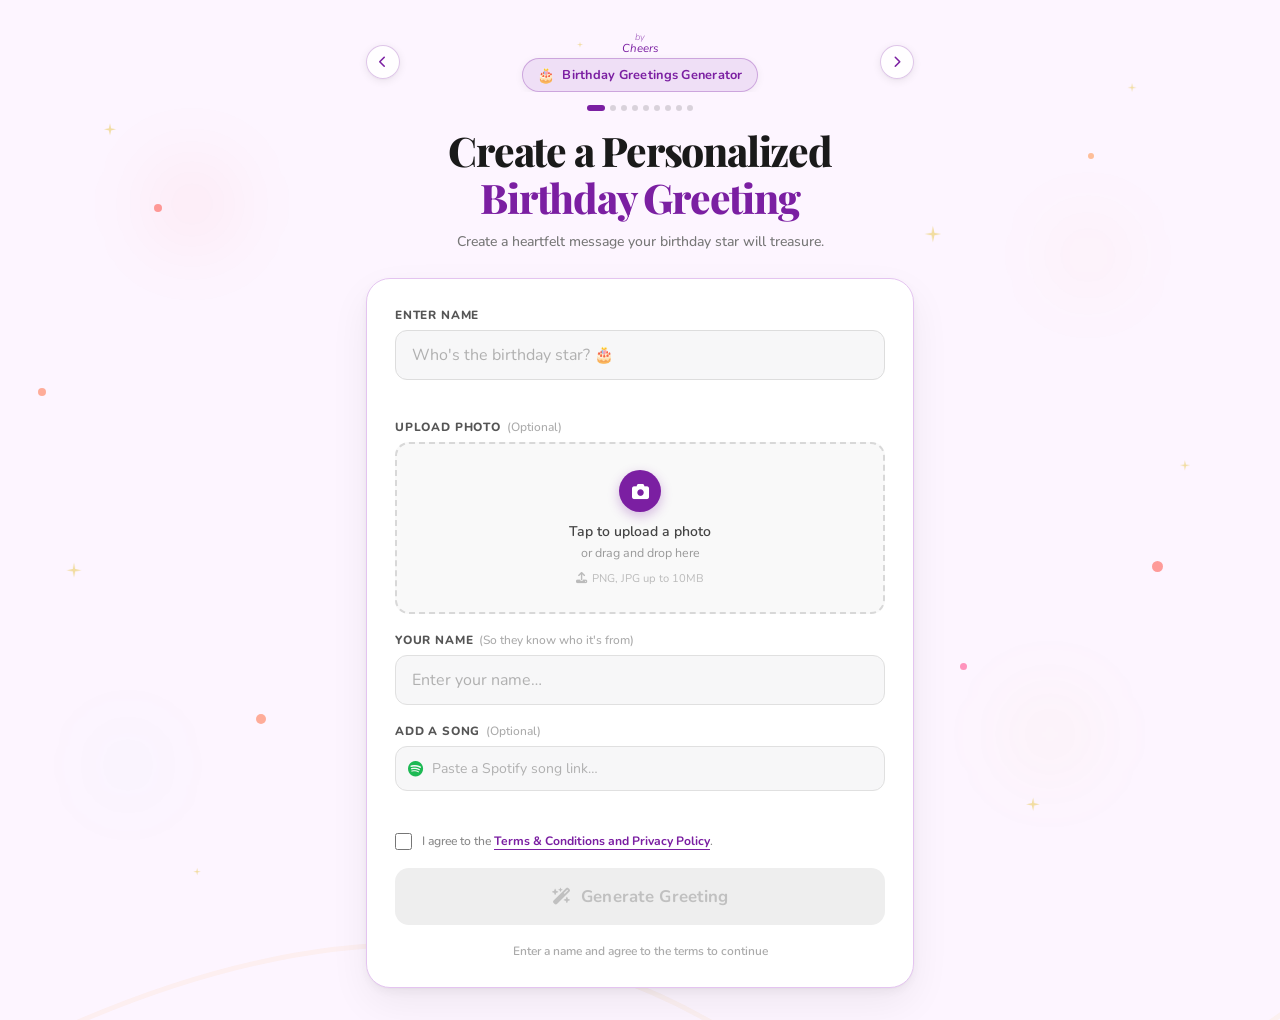
==== commit 194149e3: "Update branding in meta title and carousel label from "RelateAi" to "Cheers"" ====
--- a/greetings-generator/index.html
+++ b/greetings-generator/index.html
@@ -9,7 +9,7 @@
       content="Create personalized, elegant birthday and occasion greetings in seconds. Free, no sign-up required."
     />
     <meta name="theme-color" content="#0d1117" />
-    <meta property="og:title" content="Greetings Generator by RelateAi" />
+    <meta property="og:title" content="Greetings Generator by Cheers" />
     <meta property="og:description" content="Create personalized, heartfelt greetings in seconds. Free, no sign-up required." />
     <meta property="og:type" content="website" />
     <meta name="twitter:card" content="summary_large_image" />
@@ -71,8 +71,8 @@
               <i class="fa-solid fa-chevron-left" aria-hidden="true"></i>
             </button>
             <div class="carousel-label-wrap">
-              <p class="by-relateai" id="by-relateai">
-                <span class="by-word">by</span><span class="relateai-word">RelateAi</span>
+              <p class="by-cheers" id="by-cheers">
+                <span class="by-word">by</span><span class="cheers-word">Cheers</span>
               </p>
               <div class="carousel-label" id="carousel-label">
                 <span class="carousel-emoji" id="carousel-emoji"></span>
--- a/greetings-generator/style.css
+++ b/greetings-generator/style.css
@@ -373,7 +373,7 @@
   position: relative;
 }
 
-.by-relateai {
+.by-cheers {
   display: flex;
   flex-direction: column;
   align-items: center;
@@ -388,7 +388,7 @@
   font-style: italic;
   opacity: 0.7;
 }
-.relateai-word {
+.cheers-word {
   font-size: 0.72rem;
   font-weight: 400;
   font-style: italic;
